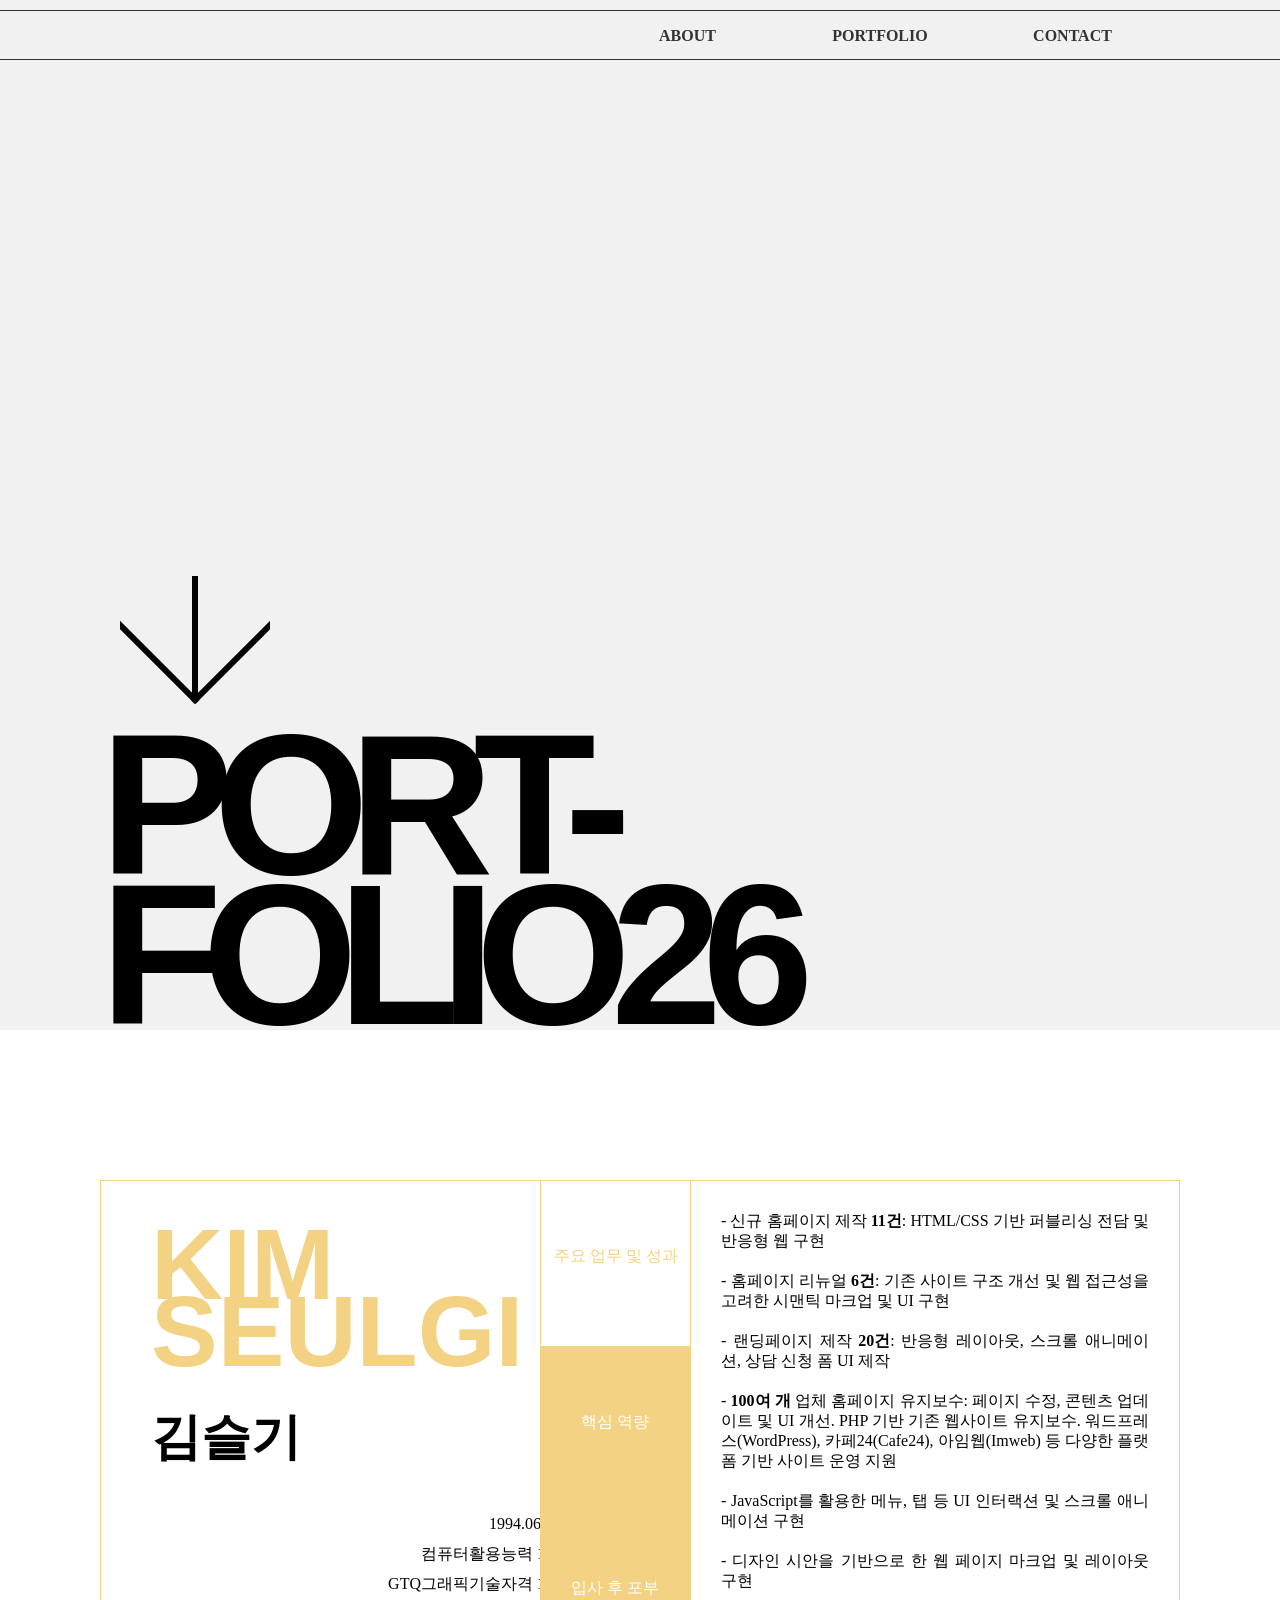
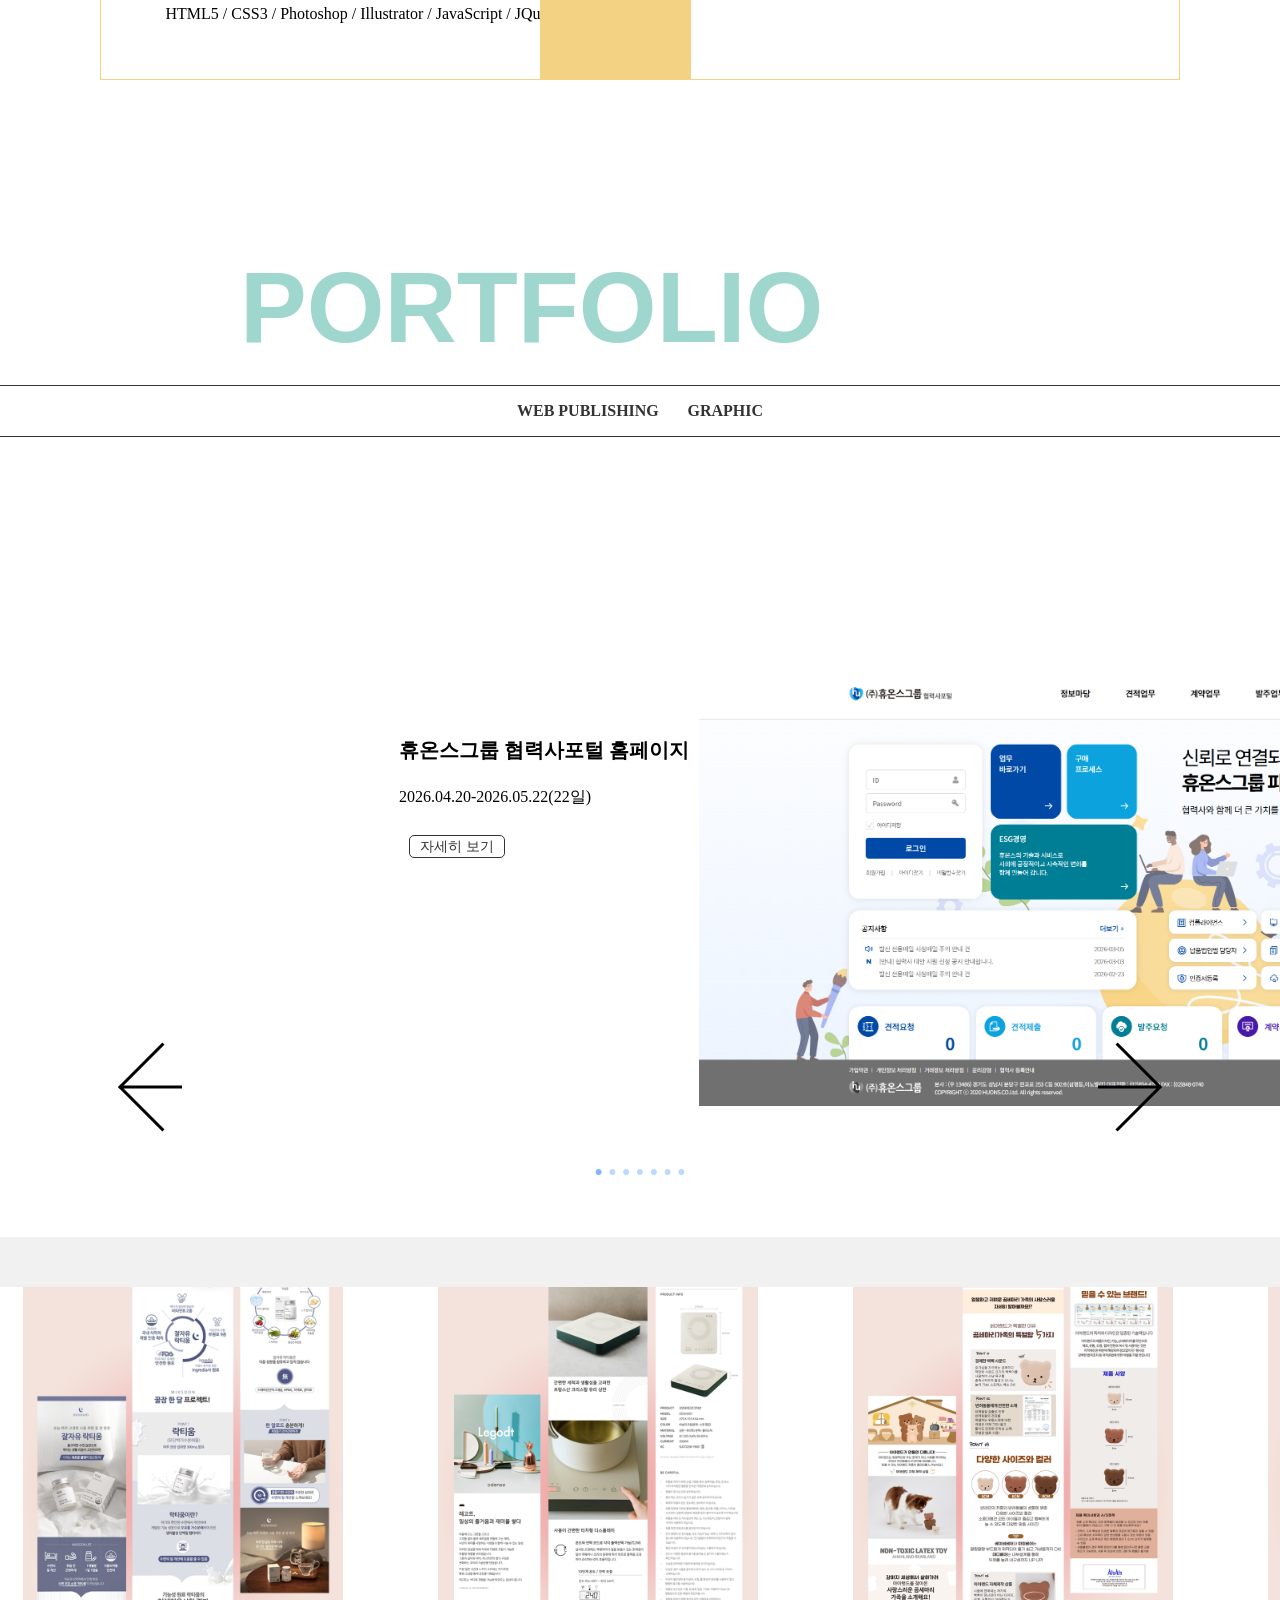
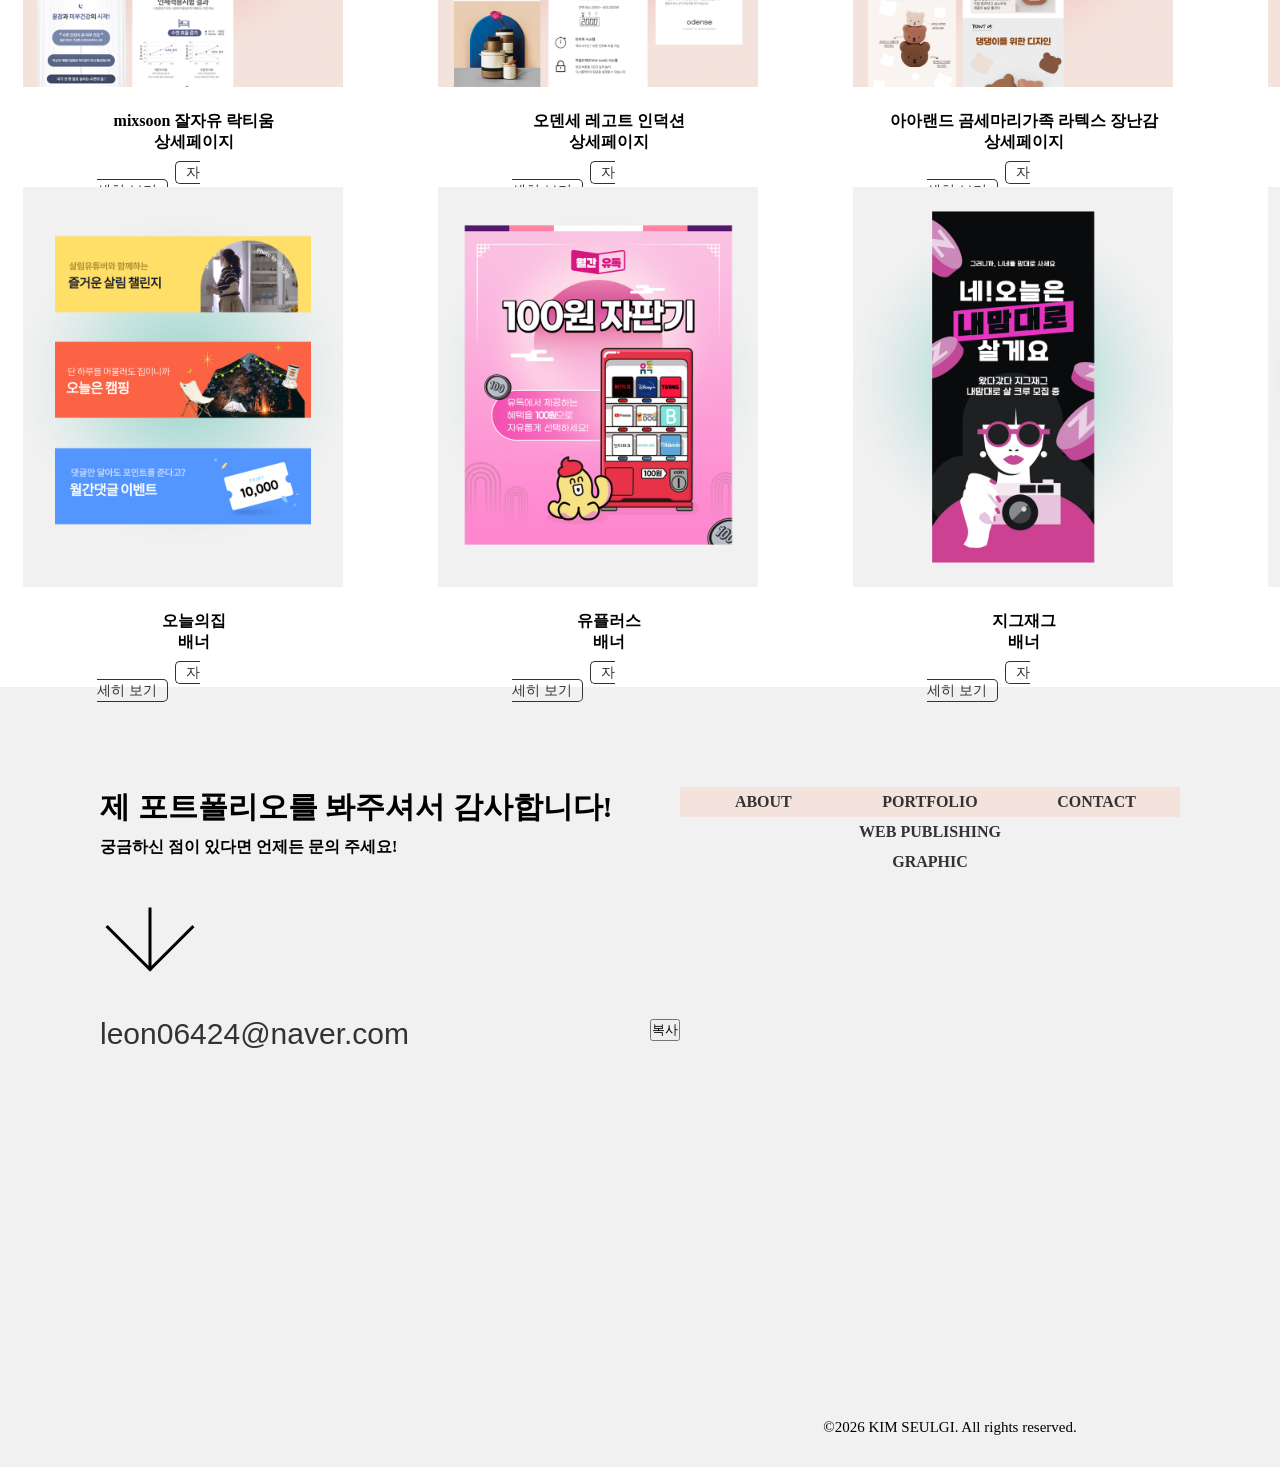
==== index.html @ 9c9ff0fd "css 수정" ====
<!DOCTYPE html>
<html lang="en">

<head>
    <meta charset="UTF-8">
    <meta http-equiv="X-UA-Compatible" content="IE=edge">
    <meta name="viewport" content="width=device-width, initial-scale=1.0">
    <title>김슬기 포트폴리오</title>
    <script type="text/javascript" src="https://code.jquery.com/jquery-1.11.0.min.js"></script>
    <script type="text/javascript" src="https://code.jquery.com/jquery-migrate-1.2.1.min.js"></script>
    <script type="text/javascript" src="https://cdn.jsdelivr.net/npm/slick-carousel@1.8.1/slick/slick.min.js"></script>
    <link rel="stylesheet" href="./style.css">
    <link rel="preconnect" href="https://fonts.googleapis.com">
    <link rel="preconnect" href="https://fonts.gstatic.com" crossorigin>
    <link href="https://fonts.googleapis.com/css2?family=Syncopate:wght@700&display=swap" rel="stylesheet">
    <link rel="stylesheet" type="text/css" href="https://cdn.jsdelivr.net/npm/slick-carousel@1.8.1/slick/slick.css" />
    <link rel="stylesheet" href="https://cdn.jsdelivr.net/npm/xeicon@2.3.3/xeicon.min.css">

</head>

<body>
    <header class="af">
        <div class="header_left"><a href="#"></a></div>
        <nav>
            <ul>
                <li data-menuanchor="anchor1"><a href="#anchor2">ABOUT</a></li>
                <li data-menuanchor="anchor2"><a href="#anchor3">PORTFOLIO</a>
                    <ul class="hidden">
                        <li data-menuanchor="anchor3"><a href="#anchor3">WEB PUBLISHING</a></li>
                        <li data-menuanchor="anchor4"><a href="#anchor4">GRAPHIC</a></li>
                    </ul>
                </li>
                <li data-menuanchor="anchor5"><a href="#anchor5">CONTACT</a></li>
            </ul>
        </nav>
    </header>


    <section>
        <div class="section1">
            <div class="main af">
                <div class="main_logo"></div>
                <div class="down"></div>
                <h1 id="anchor1">PORT-<br>FOLIO26</h1>
            </div>
        </div>

        <div class="section2">
            <div class="about">
                <div class="about_left">
                    <h1>KIM <br>SEULGI</h1>
                    <h2>김슬기</h2>
                    <div class="about_text">
                        <p class="birth">1994.06.24</p>
                        <p class="license">컴퓨터활용능력 1급<br>GTQ그래픽기술자격 1급</p>
                        <p class="skill">HTML5 / CSS3 / Photoshop / Illustrator / JavaScript / JQuery</p>
                    </div>
                </div>
            </div>

            <div class="resume">
                <ul class="tab_menu af">
                    <li class="on">주요 업무 및 성과</li>
                    <li>핵심 역량</li>
                    <li>입사 후 포부</li>
                </ul>
                <ul class="tab_con">
                    <li class="on">
                        <p>
                            - 신규 홈페이지 제작 <strong>11건</strong>: HTML/CSS 기반 퍼블리싱 전담 및 반응형 웹 구현
                            <br><br>
                            - 홈페이지 리뉴얼 <strong>6건</strong>: 기존 사이트 구조 개선 및 웹 접근성을 고려한 시맨틱 마크업 및 UI 구현
                            <br><br>
                            - 랜딩페이지 제작 <strong>20건</strong>: 반응형 레이아웃, 스크롤 애니메이션, 상담 신청 폼 UI 제작
                            <br><br>
                            - <strong>100여 개</strong> 업체 홈페이지 유지보수: 페이지 수정, 콘텐츠 업데이트 및 UI 개선. PHP 기반 기존 웹사이트 유지보수. 워드프레스(WordPress), 카페24(Cafe24), 아임웹(Imweb) 등 다양한 플랫폼 기반 사이트 운영 지원
                            <br><br>
                            - JavaScript를 활용한 메뉴, 탭 등 UI 인터랙션 및 스크롤 애니메이션 구현
                            <br><br>
                            - 디자인 시안을 기반으로 한 웹 페이지 마크업 및 레이아웃 구현
                        </p>
                    </li>
                    <li>
                        <p>
                            - 웹 퍼블리싱 전담 역량: 신규 제작 및 리뉴얼 프로젝트의 퍼블리싱 전반을 주도적으로 수행
                            <br><br>
                            - 멀티 플랫폼 대응: 워드프레스, 카페24, 아임웹 등 다양한 플랫폼 환경에서의 유지보수 및 커스터마이징
                            <br><br>
                            - 반응형 및 인터랙션 구현: 다양한 화면 크기에 대응하는 레이아웃과 JavaScript 기반 인터랙션 구현
                            <br><br>
                            - 웹사이트 운영 및 개선: 다수 업체의 유지보수 경험을 바탕으로 다양한 사이트 구조에 대한 이해와 실무 대응 역량 보유
                        </p>
                    </li>
                    <li>
                        <p>
                            3년간 웹 에이전시에서 근무하며 신규 홈페이지 제작, 리뉴얼, 랜딩페이지 제작 및 유지보수 업무를 수행해 왔습니다. 
                            <br><br>
                            신규 홈페이지 11건, 리뉴얼 6건, 랜딩페이지 20건의 퍼블리싱을 담당했으며, 100여 개 업체의 홈페이지 유지보수를 통해 다양한 웹사이트 구조와 플랫폼에 대한 실무 경험을 쌓았습니다.
                            <br><br>
                            HTML/CSS 기반의 웹 페이지를 중심으로 반응형 레이아웃, JavaScript 인터랙션 및 스크롤 애니메이션, 웹 접근성을 고려한 시맨틱 마크업 및 UI 구현해 왔습니다. 또한 워드프레스, 카페24, 아임웹 등 다양한 플랫폼 환경에서 페이지 수정과 UI 개선 업무를 수행하며 각 환경에 맞춰 유연하게 대응하는 역량을 키웠습니다.
                            <br><br>
                            프로젝트의 요구사항과 디자인 시안을 정확하게 구현하는 것을 중요하게 생각하며, 신규 제작부터 리뉴얼과 유지보수까지 폭넓게 경험한 실무 역량을 바탕으로 완성도 높은 웹 페이지를 구현하고 팀의 업무에 기여하겠습니다.
                        </p>
                    </li>
                </ul>
            </div>
        </div>

        <div class="section3">
            <div class="portfolio" id="anchor2">
                <h3>PORTFOLIO</h3>
                <div class="port_navi">
                    <ul>
                        <li><a href="#anchor3" id="anchor3">WEB PUBLISHING</a></li>
                        <li><a href="#anchor4" id="anchor4">GRAPHIC</a></li>
                    </ul>
                </div>

                <div class="web">
                    <div class="slide slide_wrap">
                        <div class="slide_item item1">
                            <img src="./img/huons.png" alt="thumbnail" title="Link to huons">
                            <div class="slide_txt box1">
                                <h4>휴온스그룹 협력사포털 홈페이지</h4>
                                <p>2026.04.20-2026.05.22(22일)</p>
                                <div class="port_btn">
                                    <a href="https://leon06424.github.io/huons/" id="port_link" target="_blank">자세히 보기</a>
                                </div>
                            </div>
                        </div>
                        <div class="slide_item item2">
                            <img src="./img/wjpreededu.png" alt="thumbnail" title="Link to wjpreededu">
                            <div class="slide_txt box1">
                                <h4>웅진프리드라이프 장례지도사교육원 홈페이지</h4>
                                <p>2025.12.24-2026.01.08(9일)</p>
                                <div class="port_btn">
                                    <a href="https://wjpreededu.com/index.php" id="port_link" target="_blank">자세히 보기</a>
                                </div>
                            </div>
                        </div>
                        <div class="slide_item item3">
                            <img src="./img/ajang-ajang.png" alt="thumbnail" title="Link to ajang-ajang">
                            <div class="slide_txt box1">
                                <h4>한사랑장애영아원 홈페이지</h4>
                                <p>2025.06.10-25(12일)</p>
                                <div class="port_btn">
                                    <a href="https://www.ajang-ajang.or.kr/" id="port_link" target="_blank">자세히 보기</a>
                                </div>
                            </div>
                        </div>
                        <div class="slide_item item4">
                            <img src="./img/brary.png" alt="thumbnail" title="Link to brary">
                            <div class="slide_txt box1">
                                <h4>브러리 홈페이지</h4>
                                <p>2024.12.18-2025.03.14</p>
                                <div class="port_btn">
                                    <a href="https://brary.kr/" id="port_link" target="_blank">자세히 보기</a>
                                </div>
                            </div>
                        </div>
                        <div class="slide_item item5">
                            <img src="./img/kosaa.png" alt="thumbnail" title="Link to KOSAA">
                            <div class="slide_txt box1">
                                <h4>한국·사우디아라비아산업통상협회 홈페이지</h4>
                                <p>2024.08.07-21(11일)</p>
                                <div class="port_btn">
                                    <a href="http://kosaa.or.kr/new/index.php" id="port_link" target="_blank">자세히 보기</a>
                                </div>
                            </div>
                        </div>
                        <div class="slide_item item6">
                            <img src="./img/microtone.png" alt="thumbnail" title="Link to microtone">
                            <div class="slide_txt box1">
                                <h4>마이크로톤 홈페이지</h4>
                                <p>2024.03.08-12(3일)</p>
                                <div class="port_btn">
                                    <a href="https://microtone.co.kr/" id="port_link" target="_blank">자세히 보기</a>
                                </div>
                            </div>
                        </div>
                        <div class="slide_item item7">
                            <img src="./img/cheilos.png" alt="thumbnail" title="Link to cheilos">
                            <div class="slide_txt box1">
                                <h4>제일정형외과 홈페이지 메인 리뉴얼</h4>
                                <p>2023.10.18-11.02(12일)</p>
                                <div class="port_btn">
                                    <a href="https://cheilos.com/" id="port_link" target="_blank">자세히 보기</a>
                                </div>
                            </div>
                        </div>
                        <div class="slide_prev_button slide_button"></div>
                        <div class="slide_next_button slide_button"></div>
                        <ul class="slide_pagination"></ul>
                    </div>
                </div>
                <script src="./slide.js"></script>
            </div>
        </div>

        <div class="section4">
            <div class="GRAPHIC">
                <div class="your-class">
                    <div><img src="./img/mixsoon.png" alt="믹순" class="detail" title="Link to 믹순">
                        <div class="GRAPHIC_text">
                            <h4>mixsoon 잘자유 락티움<br>상세페이지</h4>
                            <div class="port_btn" class="open_modal">
                                <a href="#">자세히 보기</a>
                            </div>
                        </div>
                    </div>
                    <div><img src="./img/legodt.png" alt="레고트 인덕션" class="detail" title="Link to 레고트">
                        <div class="GRAPHIC_text">
                            <h4>오덴세 레고트 인덕션<br>상세페이지</h4>
                            <div class="port_btn" class="open_modal">
                                <a href="#">자세히 보기</a>
                            </div>
                        </div>
                    </div>
                    <div><img src="./img/pettoy.png" alt="강아지 장난감" class="detail" title="Link to 강아지장난감">
                        <div class="GRAPHIC_text">
                            <h4>아아랜드 곰세마리가족 라텍스 장난감<br>상세페이지</h4>
                            <div class="port_btn" class="open_modal">
                                <a href="#">자세히 보기</a>
                            </div>
                        </div>
                    </div>
                    <div><img src="./img/gwangju.png" alt="광주광역시청" class="detail" title="Link to 광주광역시청">
                        <div class="GRAPHIC_text">
                            <h4>광주광역시청 홈페이지<br>디자인</h4>
                            <div class="port_btn" class="open_modal">
                                <a href="#">자세히 보기</a>
                            </div>
                        </div>
                    </div>
                    <div><img src="./img/shake1.png" alt="쉐이크쉑" class="detail" title="Link to 쉐이크쉑">
                        <div class="GRAPHIC_text">
                            <h4>쉐이크쉑 홈페이지 (메인)<br>디자인</h4>
                            <div class="port_btn" class="open_modal">
                                <a href="#">자세히 보기</a>
                            </div>
                        </div>
                    </div>
                    <div><img src="./img/shake2.png" alt="쉐이크쉑" class="detail" title="Link to 쉐이크쉑">
                        <div class="GRAPHIC_text">
                            <h4>쉐이크쉑 홈페이지 (로케이션)<br>디자인</h4>
                            <div class="port_btn" class="open_modal">
                                <a href="#">자세히 보기</a>
                            </div>
                        </div>
                    </div>
                    <div><img src="./img/shake3.png" alt="쉐이크쉑" class="detail" title="Link to 쉐이크쉑">
                        <div class="GRAPHIC_text">
                            <h4>쉐이크쉑 홈페이지 (브랜드 스토리)<br>디자인</h4>
                            <div class="port_btn" class="open_modal">
                                <a href="#">자세히 보기</a>
                            </div>
                        </div>
                    </div>
                    <div><img src="./img/shake4.png" alt="쉐이크쉑" class="detail" title="Link to 쉐이크쉑">
                        <div class="GRAPHIC_text">
                            <h4>쉐이크쉑 홈페이지 (딜리버리)<br>디자인</h4>
                            <div class="port_btn" class="open_modal">
                                <a href="#">자세히 보기</a>
                            </div>
                        </div>
                    </div>
                    <div><img src="./img/shake5.png" alt="쉐이크쉑" class="detail" title="Link to 쉐이크쉑">
                        <div class="GRAPHIC_text">
                            <h4>쉐이크쉑 홈페이지 (푸드&드링크)<br>디자인</h4>
                            <div class="port_btn" class="open_modal">
                                <a href="#">자세히 보기</a>
                            </div>
                        </div>
                    </div>

                </div>
                <div class="pop">
                    <img src="./img/mixsoon.png" alt="상세페이지" class="bigdetail">
                    <p class="close">닫기</p>
                </div>
                <div class="your-class">
                    <div><img src="./img/banner1.png" alt="오늘의집" class="detail" title="Link to 오늘의집">
                        <div class="GRAPHIC_text">
                            <h4>오늘의집<br>배너</h4>
                            <div class="port_btn" class="open_modal">
                                <a href="#">자세히 보기</a>
                            </div>
                        </div>
                    </div>
                    <div><img src="./img/banner2.png" alt="유플러스" class="detail" title="Link to 유플러스">
                        <div class="GRAPHIC_text">
                            <h4>유플러스<br>배너</h4>
                            <div class="port_btn" class="open_modal">
                                <a href="#">자세히 보기</a>
                            </div>
                        </div>
                    </div>
                    <div><img src="./img/banner3.png" alt="지그재그" class="detail" title="Link to 지그재그">
                        <div class="GRAPHIC_text">
                            <h4>지그재그<br>배너</h4>
                            <div class="port_btn" class="open_modal">
                                <a href="#">자세히 보기</a>
                            </div>
                        </div>
                    </div>
                    <div><img src="./img/banner4.png" alt="네이처메이드" class="detail" title="Link to 네이처메이드">
                        <div class="GRAPHIC_text">
                            <h4>네이처메이드 액티브 데일리 멀티 포 우먼<br>배너</h4>
                            <div class="port_btn" class="open_modal">
                                <a href="#">자세히 보기</a>
                            </div>
                        </div>
                    </div>
                    <div><img src="./img/banner5.png" alt="안내견 팸플릿" class="detail" title="Link to 안내견 팸플릿">
                        <div class="GRAPHIC_text">
                            <h4>시각장애인 안내견 인식 개선<br>팸플릿</h4>
                            <div class="port_btn" class="open_modal">
                                <a href="#">자세히 보기</a>
                            </div>
                        </div>
                    </div>
                    <div><img src="./img/banner6.png" alt="안내견 팸플릿" class="detail" title="Link to 안내견 팸플릿">
                        <div class="GRAPHIC_text">
                            <h4>시각장애인 안내견 인식 개선<br>팸플릿</h4>
                            <div class="port_btn">
                                <a href="#" class="open_modal">자세히 보기</a>
                            </div>
                        </div>
                    </div>
                </div>
            </div>
        </div>


    </section>


    <footer>
        <div class="foot" id="anchor5">
            <div class="foot_left">
                <h3>제 포트폴리오를 봐주셔서 감사합니다!</h3>
                <h4>궁금하신 점이 있다면 언제든 문의 주세요!</h4>
                <p><img src="./img/down.png" alt="자세히 보기"></p>
                <div id="copyTxt"><a href="#">leon06424@naver.com</a></div>
                <input type="button" value="복사" onclick="copyT()" />
            </div>
            <div class="foot_right">
                <ul>
                    <li data-menuanchor="anchor1"><a href="#anchor2">ABOUT</a></li>
                    <li data-menuanchor="anchor2"><a href="#anchor3">PORTFOLIO</a>
                        <ul class="hidden2">
                            <li data-menuanchor="anchor3"><a href="#anchor3">WEB PUBLISHING</a></li>
                            <li data-menuanchor="anchor4"><a href="#anchor4">GRAPHIC</a></li>
                        </ul>
                    </li>
                    <li data-menuanchor="anchor5"><a href="#anchor5">CONTACT</a></li>
                </ul>
            </div>
            <div class="bottom_logo"></div>
            <address>&copy;2026 KIM SEULGI. All rights reserved.</address>
        </div>
    </footer>

    <div id="imageModal" class="image_modal">
        <div class="modal_content">
            <button type="button" class="modal_close" aria-label="닫기">&times;</button>
            <img src="" alt="" id="modalImage">
        </div>
    </div>

    <script>
        //슬릭 슬라이드
        $(document).ready(function () {

            $('.your-class').slick({
                slidesToShow: 4, // 한개씩 보이게 하기
                slidesToScroll: 1, //한개씩 움직이기
                autoplay: false, //자동움직이게 하기 true , 수동은 false
                autoplaySpeed: 5000, //5초마다
            });

            //slick
            //버튼안에 글자 바꾸기
            //1번 $(".slick-prev").text("");  //tag인식 하려면 text 대신 html("<strong>이전이미지</strong>")

            $(".slick-next").text("다음이미지");

            //.slick-prev 에 클래스 xi-angle-left 추가해라 addClass
            // 2번 $(".slick-prev").addClass("xi-angle-left");
            //위에 1번과 2번을 체이닝

            $(".slick-prev").text("").addClass("xi-angle-left"); //버튼 내용 없애고 클래스 추가하기
            $(".slick-next").text("").addClass("xi-angle-right"); //버튼 내용 없애고 클래스 추가하기
            //.slick-arrow 의 버튼 크기를 가로크기 60px 세로크기 40  배경색 흰색에 opacity50%  css변경

            $(".slick-arrow").css({
                "width": "60px",
                "height": "60px",
                "background": "rgba(255,255,255,.2)",
                "font-size": "40px",
                "border": "0"
            });

        }); //ready

        //탭
        $(function () {
            $('ul.tab_menu li').click(function () {
                $(this).addClass('on').siblings().removeClass('on');
                var i = $(this).index();
                //console.log(i);
                $('ul.tab_con li').eq(i).addClass('on').siblings().removeClass('on');
            });
        });

        //복사
        function copyT() {
            var obj = document.getElementById("copyTxt");
            var range = document.createRange();
            range.selectNode(obj.childNodes[0]); //텍스트 정보를 Range 객체에 저장
            //range.setStart(obj.childNodes[0], 0); //추가
            //range.setEnd(obj.childNodes[0], 5); //추가
            var sel = window.getSelection();
            sel.removeAllRanges(); //기존 선택정보 삭제
            sel.addRange(range); //텍스트 정보 선택
            document.execCommand("copy"); //복사
            sel.removeRange(range); //선택 정보 삭제
            alert('복사되었습니다 :)');
        }

        //홈페이지 클릭
        // .port_btn 요소를 선택합니다.
        var portBtn = document.querySelector('.port_btn');

        // .port_btn을 클릭했을 때 실행할 함수를 정의합니다.
        function openLinkInNewWindow(event) {
            event.preventDefault(); // 기본 클릭 동작을 막습니다.
            
            // 새로운 개별 창을 엽니다.
            window.open(this.href, '_blank', 'noopener');
        }

        // .port_btn에 클릭 이벤트 리스너를 추가합니다.
        portBtn.addEventListener('click', openLinkInNewWindow);

        $(document).ready(function () {


    // 자세히 보기 클릭
    $(document).on('click', '.open_modal', function (e) {
        e.preventDefault();

        // 클릭한 버튼과 같은 포트폴리오 영역에서 이미지 찾기
        var $img = $(this).closest('.GRAPHIC_text').siblings('img');
        var imgSrc = $img.attr('src');
        var imgAlt = $img.attr('alt');

        if (!imgSrc) return;

        $('#modalImage').attr({
            src: imgSrc,
            alt: imgAlt || ''
        });

        $('#imageModal').addClass('active');
    });

    // 닫기 버튼
    $('.modal_close').on('click', function () {
        $('#imageModal').removeClass('active');
        $('#modalImage').attr('src', '');
    });

    // 검은 배경 클릭 시 닫기
    $('#imageModal').on('click', function (e) {
        if (e.target === this) {
            $(this).removeClass('active');
            $('#modalImage').attr('src', '');
        }
    });

    // ESC 키로 닫기
    $(document).on('keydown', function (e) {
        if (e.key === 'Escape') {
            $('#imageModal').removeClass('active');
            $('#modalImage').attr('src', '');
        }
    });

});


    </script>
</body>

</html>
---- style.css ----
@charset "utf-8";

*{margin: 0; padding: 0;}
li{list-style: none;}
a{text-decoration: none; color: #333;}
body{background-color: #f1f1f1; 
    font-family: 'Syncopate', sans-serif;
    font-family: 'Pretendard-Regular';}
@font-face {
    font-family: 'Pretendard-Regular';
    src: url('https://cdn.jsdelivr.net/gh/Project-Noonnu/noonfonts_2107@1.1/Pretendard-Regular.woff') format('woff');
    font-weight: 400;
    font-style: normal;
    unicode-range: U+AC00-D7A3;
}
html {
  scroll-behavior: smooth;
}
#anchor3,
#anchor4,
#anchor5 {
  scroll-margin-top: 20px;
}

header{width: 100%; height: 50px; margin-top: 10px; border-top: 1px solid #333; border-bottom: 1px solid #333;}
.af::after{content: ""; display: block; clear: both;}
.header_left{width: 200px; height: 50px; position: absolute; left: 0; background: url(http://placehold.it/200x50) no-repeat;}
.header_left a{width: 200px; height: 50px;}
nav{width: 600px; height: 50px; line-height: 50px; font-size: 16px; font-weight: 800; position: absolute; right: 100px; z-index: 9999; }
nav ul{display: flex; justify-content: space-evenly;}
nav ul li{width: 170px; height: 50px; text-align: center;}
nav ul li>a{padding: 15px 15px;}
nav ul li:hover{background-color: #fff;}
.hidden{display: block; visibility: hidden; }
nav ul li:hover .hidden{visibility: visible;}

.section1{width: 100%; display: flex; justify-content: space-between;}
.main{width: 100%; padding: 0 100px; }
.main_logo{width: 100%; height: 500px;}
.down{width: 150px; height: 150px; margin-left: 20px; background: url(./img/down.png) no-repeat center center; }
.main h1{width: 100%; font-size: 200px; line-height: 150px; font-family: 'Syncopate', sans-serif;margin-top: 20px; letter-spacing: -20px; }

.section2{width: 100%; height: 800px; background-color: #fff; display: flex; position: relative;}
.about{width: 40%; height: 500px; display: flex; justify-content: space-evenly; position: absolute; top: 150px; left: 100px; box-sizing: border-box; border: 1px solid #f4d284;}
.about_left{
  width: 100%;
  padding: 50px;
  box-sizing: border-box;
  display: flex;
  flex-direction: column;
  justify-content: space-between;
  }
.about_left h1{font-size: 100px; line-height: 67px; 
  /* position: absolute; left: 400px; top: 55px;  */
  color: #f4d284; font-family: 'Syncopate', sans-serif;}
.about_left h2{font-size: 50px; 
  /* position: absolute; left: 400px; top: 200px; */
}
.about_text{font-size: 16px; line-height: 30px; text-align: right; 
  /* position: absolute; left: 560px; top: 280px; */
}
/* .about_right{width: 25%; position: absolute; top: 50px; left: 50px;}
.about_right img{display: block; object-fit: contain;} */

.resume{width: 50%; height: 500px; position: absolute; top: 150px; right: 100px; display: flex; }
ul.tab_menu{ width: 150px; height: 100%; 
  /* position: absolute; left: 210px; */
}
ul.tab_menu li{width: 150px; height: 33.3333%; line-height: 150px; background: #f4d284; text-align: center; border-right: 0; box-sizing: border-box; color: #fff; cursor: pointer;}
ul.tab_menu li.on{background: #fff; color: #f4d284; border: 1px solid #f4d284; border-right: 0;}
ul.tab_con{width: 100%; height: 500px; box-sizing: border-box; border:1px solid #f4d284; font-size: 16px; text-align: center; line-height: 20px;  
  /* position: absolute; top: 0; left: 359px; */
 }
ul.tab_con li{ width: 100%; height: 100%;background: #fff; display: none;
  /* position: absolute; left: 0; top: 0;    */
}
ul.tab_con li.on{display: block;}
ul.tab_con li p{padding: 30px; text-align: justify;}

.section3{width: 100%; background-color: #fff; display: flex; position: relative;}
.portfolio{width: 100%; margin: 0 auto; }
.portfolio h3{width: 800px; margin: 0 auto; padding: 20px 0; color: #9fd6cd; font-size: 100px; font-family: 'Syncopate', sans-serif;}
.port_navi{width: 100%; border-top: 1px solid #333; border-bottom: 1px solid #333; font-weight: 800;}
.port_navi ul{width: 20%; line-height: 50px; margin: 0 auto; display: flex; justify-content: space-between;}
.port_navi ul li{padding: 0 5px;}
.port_navi ul li:hover{background-color: #9fd6cd;}
.port_navi ul li:hover a{ color: #fff;}

.web{width: 100%;}

.slide {
    /* layout */
    display: flex;
    flex-wrap: nowrap;
    /* 컨테이너의 내용물이 컨테이너 크기(width, height)를 넘어설 때 보이지 않도록 하기 위해 hidden을 준다. */
    overflow: hidden;
  
    /* position */
    /* slide_button의 position absolute가 컨테이너 안쪽에서 top, left, right offset이 적용될 수 있도록 relative를 준다. (기본값이 static인데, static인 경우 그 상위 컨테이너로 나가면서 현재 코드에선 html을 기준으로 offset을 적용시키기 때문) */
    position: relative;
  
    /* size */
    width: 100%;
    margin: 50px 0;
  
    /* slide drag를 위해 DOM요소가 드래그로 선택되는것을 방지 */
    user-select: none;
  }
  .slide_item {
    /* layout */
    display: flex;
    align-items: center;
    justify-content: center;
  
    /* position - 버튼 클릭시 left offset값을 적용시키기 위해 */
    position: relative;
    left: 0px;
  
    /* size */
    width: 100%;
    height: 700px;
    /* flex item의 flex-shrink는 기본값이 1이므로 컨테이너 크기에 맞게 줄어드는데, 슬라이드를 구현할 것이므로 줄어들지 않도록 0을 준다. */
    flex-shrink: 0;
  
    /* transition */
    transition: left 0.3s;
  }
  .slide_button {
    /* layout */
    display: flex;
    justify-content: center;
    align-items: center;
  
    /* position */
    position: absolute;
    /* 버튼이 중앙에 위치하게 하기위해 계산 
    top: calc(50% - 16px);*/
    bottom: 50px;
  
    /* size */
    width: 100px;
    height: 100px;
  
    /* style */
    border-radius: 100%;
    background-color: #eee;
    cursor: pointer;
  }
  
  .slide_prev_button {
    left: 100px;
    background: url(./img/prev.png) no-repeat center center; background-size: contain;
  }
  .slide_next_button {
    right: 100px;
    background: url(./img/next.png) no-repeat center center; background-size: contain;
  }

  .slide_txt{width: 300px; height: 300px; position: absolute; left: 400px;}
  .slide_txt h4{font-size: 20px; position: absolute; top: 50px; }
  .slide_txt p{font-size: 16px; position: absolute; top: 100px;}
  .slide_txt .port_btn{position: absolute; top: 150px; left: -100px;}
  
  /* .slide_item.item1 img{object-fit: cover; width: 800px; height: 2000px; display: block; position: absolute;top: 0; left: 700px;animation-play-state: paused;}
  .slide_item.item2 img{object-fit: cover; width: 800px; height: 2000px; display: block; position: absolute;top: 0; left: 700px;animation-play-state: paused;}
  .slide_item.item3 img{object-fit: cover; width: 560px; height: 3800px; display: block; position: absolute;top: 0; left: 700px;animation-play-state: paused;}
  .slide_item.item4 img{object-fit: contain; width: 1000px; height: 2000px; display: block; position: absolute; top: -650px; left: 700px;}
  .slide_item.item5 img{object-fit: contain; width: 800px; height: 1292px; display: block; position: absolute;top: 0; left: 700px;animation-play-state: paused;}
  .slide_item.item6 img{object-fit: contain; width: 800px; height: 982px; display: block; position: absolute;top: 0; left: 700px;animation-play-state: paused;} */
  .slide_item img{width: 800px; height: 1500px; display: block; object-fit: contain; position: absolute; top: 0; left: 700px; animation-play-state: paused;}
  .slide_item.item1 img{height: 800px;}
  /* .slide_item.item2 img{height: 3918px;}
  .slide_item.item3 img{height: 3761px;}
  .slide_item.item4 img{height: 10824px;}
  .slide_item.item5 img{height: 3399px;}
  .slide_item.item6 img{height: 3204px;}
  .slide_item.item7 img{height: 7945px;} */
  .slide_item img:hover{animation: slideAnimation 5s linear infinite;}
  .slide_item.item4 img:hover{animation: slideAnimation 0s linear infinite;}
    @keyframes slideAnimation {
      0% {
        top: 0px;
      }
      100% {
        top: -1500px;
      }
    }

  /* 페이지네이션 스타일 */
  .slide_pagination {
    /* layout */
    display: flex;
    gap: 5px;
  
    /* position */
    position: absolute;
    bottom: 0;
    /* left:50%, translateX(-50%)를 하면 가로 가운데로 위치시킬 수 있다. */
    left: 50%;
    transform: translateX(-50%);
  }
  .slide_pagination > li {
    /* 현재 슬라이드가 아닌 것은 투명도 부여 */
    color: #7fb5ff88;
    cursor: pointer;
    font-size: 25px;
  }
  .slide_pagination > li.active {
    /* 현재 슬라이드 색상은 투명도 없이 */
    color: #7fb5ff;
  }
  
  .slide_item_duplicate {
    display: flex;
    align-items: center;
    justify-content: center;
    position: relative;
    left: 0px;
    width: 100%;
    height: 300px;
    flex-shrink: 0;
    transition: left 0.15s;
}

.section4{width: 100%; background-color: #fff; display: flex; position: relative;  margin: 50px 0;}
.GRAPHIC{width: 100%; }
.your-class{width: 100%; display: flex;background-color: #fff;} 
.your-class div {width: 80%; height: 500px; margin: 0 auto; padding-right: 50px;}
.your-class div img { width: 100%; height: 80%; object-fit: contain;}
.GRAPHIC_text{width: 100%; height: 100%; text-align: center;}
.GRAPHIC_text h4{width: 315px; margin: 20px 0 10px 0;}
.port_btn{}
.port_btn a{width: 10px; height: 10px; line-height: 10px; margin-left: 110px; font-size: 14px; border: 1px solid #333; padding: 3px 10px; border-radius: 5px; text-decoration: none; color: #333;}
.pop{display: none; width: 600px; height: 800px; background-color: lightblue; position: absolute; top: 50%; left: 50%; transform: translate(-50%,-50%); z-index: 8888;}
.close{width: 50px; height: 25px; position: absolute; top: 10px; right: -180px; border: 1px solid #333; border-radius: 5px; text-align: center; background-color: #f4e3dc;}
.slick-arrow { z-index: 100; position: absolute; top: 50%; transform: translateY(-50%); }
.slick-prev { left: 100px;}
.slick-next { right: 100px;}

/* 자세히 보기 모달창 */
.image_modal {
    display: none;
    position: fixed;
    inset: 0;
    z-index: 9999;
    background: rgba(0, 0, 0, 0.8);
    justify-content: center;
    align-items: center;
    padding: 30px;
}

.image_modal.active {
    display: flex;
}

.modal_content {
    position: relative;
    max-width: 90vw;
    max-height: 90vh;
}

#modalImage {
    display: block;
    max-width: 100%;
    max-height: 85vh;
    object-fit: contain;
}

.modal_close {
    position: absolute;
    top: -40px;
    right: 0;
    border: 0;
    background: none;
    color: #fff;
    font-size: 36px;
    cursor: pointer;
}

footer{width: 100%; height: 300px;  }
.foot{width: 100%;  position: relative; background-color: #f1f1f1;}
.foot_left{width: 500px;  float: left; margin-left: 100px;}
.foot_left h3{font-size: 30px; position: absolute; top: 50px;}
.foot_left h4{position: absolute; top: 100px;}
.foot_left input{position: absolute; top: 282px; left: 650px;}
.foot_left p img{width: 100px; height: 100px; position: absolute; top: 150px; display: block;}
#copyTxt{font-size: 30px; position: absolute; top: 280px; font-family: 'Syncopate', sans-serif; transform: scale(1); transition: all .2s;}
#copyTxt:hover{transform: scaleY(1.25); }
#copyTxt a:hover{color: #ef9a9a;}
.foot_right{width: 500px; height: 30px; line-height: 30px; font-weight: 800; background-color: #f4e3dc; text-align: center; margin-right: 100px; position: absolute; top: 50px; right: 0; }
.foot_right>ul{display: flex; justify-content: space-around;}
.foot_right ul li{width: 150px; height: 30px;}
.foot_right ul li:hover{background-color: #ef9a9a;}
.foot_right>ul>li>a:hover{ color: #f1f1f1;}
.hidden2 li:hover {background-color: #ef9a9a;}
.hidden2 li:hover a{color: #f1f1f1;}
.hidden2 {width: 150px;}
.hidden2 li a{width: 150px;height: 50px;}

.bottom_logo{width: 100%; height: 300px; background: url(http://placehold.it/1900x300) no-repeat center center; position: absolute; bottom: -650px;}
address{width: 300px; height: 80px; line-height: 80px; text-align: center; position: absolute; left: 800px; bottom: -730px; font-style: normal; font-size: 15px; }



/* ========================================
   RESPONSIVE DESIGN
   PC → 태블릿 → 모바일
======================================== */

/* 공통 */
* {
    box-sizing: border-box;
}

img {
    max-width: 100%;
}

body {
    overflow-x: hidden;
}

section {
    min-width: 0;
}

/* 큰 화면 및 작은 노트북 */
@media (max-width: 1200px) {

    /* 메인 타이틀 */
    .main h1 {
        font-size: clamp(80px, 14vw, 160px);
        line-height: 1;
        letter-spacing: -0.08em;
        overflow-wrap: anywhere;
    }

    .main_logo {
        height: auto;
        min-height: 300px;
        padding-bottom: 40px;
    }

    /* ABOUT */
    .section2 {
        height: auto;
        min-height: 800px;
        padding: 70px 5%;
        display: flex;
        flex-direction: column;
        gap: 40px;
    }

    .about {
        width: 100%;
        height: auto;
        min-height: 400px;
        position: relative;
        top: auto;
        left: auto;
    }

    .about_left {
        width: 65%;
    }

    .about_left h1 {
        left: auto;
        right: 5%;
        top: 35px;
        font-size: clamp(48px, 7vw, 80px);
    }

    .about_left h2 {
        left: auto;
        right: 5%;
        top: 150px;
        font-size: clamp(28px, 4vw, 42px);
    }

    .about_text {
        left: auto;
        right: 5%;
        top: 220px;
        max-width: 65%;
        font-size: 15px;
        line-height: 1.8;
    }

    .about_right {
        width: 25%;
        left: 4%;
        top: 40px;
    }

    /* RESUME */
    .resume {
        width: 100%;
        height: auto;
        position: relative;
        top: auto;
        right: auto;
        display: flex;
    }

    ul.tab_menu {
        width: 150px;
        height: 400px;
        position: relative;
        left: auto;
        flex-shrink: 0;
    }

    ul.tab_menu li {
        width: 100%;
        height: 33.333%;
        line-height: normal;
        display: flex;
        align-items: center;
        justify-content: center;
    }

    ul.tab_con {
        width: calc(100% - 150px);
        height: 400px;
        position: relative;
        top: auto;
        left: auto;
    }

    /* 포트폴리오 제목 및 카테고리 */
    .portfolio h3 {
        width: 90%;
        font-size: clamp(48px, 8vw, 80px);
        overflow-wrap: anywhere;
    }

    .port_navi ul {
        width: 90%;
        flex-wrap: wrap;
        justify-content: center;
        gap: 0 15px;
    }

    /* 슬라이더 */
    .slide_item.item1 img,
    .slide_item.item2 img,
    .slide_item.item3 img,
    .slide_item.item4 img,
    .slide_item.item5 img,
    .slide_item.item6 img {
        width: min(55%, 650px);
        height: 550px;
        left: auto;
        right: 4%;
        top: 0;
        object-fit: contain;
    }

    .slide_txt {
        width: 38%;
        height: auto;
        left: 5%;
    }

    .slide_prev_button {
        left: 4%;
    }

    .slide_next_button {
        right: 4%;
    }

    /* 그래픽 포트폴리오 */
    .your-class {
        flex-wrap: wrap;
    }

    .your-class div {
        width: 50%;
        height: auto;
        margin: 0;
        padding: 20px;
    }

    .your-class div img {
        width: 100%;
        height: 350px;
        object-fit: contain;
    }

    .GRAPHIC_text h4 {
        width: 100%;
    }

    .port_btn a {
        margin-left: 0;
    }

    /* 푸터 */
    .foot_left {
        margin-left: 5%;
    }

    .foot_right {
        width: 45%;
        margin-right: 5%;
    }

    .bottom_logo {
        background-size: cover;
    }

    address {
        left: 50%;
        transform: translateX(-50%);
        max-width: 90%;
    }
}


/* ========================================
   태블릿: 768px 이하
======================================== */
@media (max-width: 768px) {

    header {
        height: auto;
        min-height: 50px;
        margin-top: 0;
        padding: 10px;
        display: flex;
        flex-direction: column;
        gap: 10px;
    }

    .header_left {
        width: 100%;
        height: 40px;
        position: relative;
        left: auto;
        background-position: left center;
    }

    .header_left a {
        display: block;
        max-width: 100%;
        height: 40px;
    }

    nav {
        width: 100%;
        height: auto;
        position: relative;
        top: auto;
        right: auto;
        font-size: 13px;
        line-height: 1.4;
    }

    nav ul {
        flex-wrap: wrap;
        justify-content: center;
        gap: 5px;
    }

    nav ul li {
        width: auto;
        height: auto;
    }

    nav ul li > a {
        display: block;
        padding: 10px;
    }

    .hidden {
        display: none;
    }

    .section1 {
        display: block;
    }

    .main_logo {
        min-height: 250px;
    }

    .main h1 {
        font-size: clamp(48px, 12vw, 90px);
        letter-spacing: -0.07em;
        line-height: 1.1;
        margin-top: 30px;
    }

    .down {
        width: 80px;
        height: 80px;
        margin-left: 10px;
        background-size: contain;
    }

    /* ABOUT */
    .section2 {
        padding: 35px 5%;
        gap: 30px;
    }

    .about {
        min-height: 0;
        padding: 25px;
        display: flex;
        flex-direction: column;
        align-items: center;
        gap: 20px;
    }

    .about_right {
        width: 100%;
        position: relative;
        top: auto;
        left: auto;
        display: flex;
        justify-content: center;
    }

    .about_right img {
        width: min(220px, 100%);
        height: auto;
    }

    .about_left {
        width: 100%;
        display: flex;
        flex-direction: column;
        align-items: center;
        gap: 15px;
    }

    .about_left h1,
    .about_left h2,
    .about_text {
        position: static;
        max-width: 100%;
        width: 100%;
        text-align: center;
    }

    .about_left h1 {
        font-size: clamp(40px, 10vw, 65px);
        line-height: 1;
    }

    .about_left h2 {
        font-size: 28px;
    }

    .about_text {
        font-size: 14px;
        line-height: 1.8;
        overflow-wrap: anywhere;
    }

    /* RESUME 탭 */
    .resume {
        display: flex;
        flex-direction: column;
    }

    ul.tab_menu {
        width: 100%;
        height: auto;
        display: flex;
    }

    ul.tab_menu li {
        width: 33.333%;
        height: 55px;
        font-size: 14px;
    }

    ul.tab_con {
        width: 100%;
        height: auto;
        min-height: 350px;
    }

    ul.tab_con li {
        min-height: 350px;
    }

    ul.tab_con li p {
        padding: 20px;
        font-size: 14px;
        line-height: 1.8;
    }

    /* 포트폴리오 */
    .portfolio h3 {
        width: 90%;
        padding: 25px 0;
        font-size: clamp(38px, 9vw, 65px);
        text-align: center;
    }

    .port_navi ul {
        width: 100%;
        line-height: 1.5;
        padding: 10px;
        gap: 5px;
    }

    .port_navi ul li {
        padding: 8px;
        font-size: 13px;
    }

    /* 슬라이더: 텍스트 위, 이미지 아래 */
    .slide {
        margin: 25px 0;
    }

    .slide_item {
        height: auto;
        min-height: 650px;
        padding: 25px 5% 100px;
        display: flex;
        flex-direction: column;
        align-items: center;
        justify-content: flex-start;
        gap: 20px;
    }

    .slide_txt {
        width: 100%;
        position: relative;
        top: auto;
        left: auto;
        right: auto;
        order: 1;
    }

    .slide_txt h4,
    .slide_txt p,
    .slide_txt .port_btn {
        position: static;
        margin: 12px 0;
    }

    .slide_txt h4 {
        font-size: 20px;
        line-height: 1.5;
    }

    .slide_txt p {
        font-size: 14px;
        line-height: 1.7;
    }

    .slide_txt .port_btn {
        margin-top: 20px;
    }

    .slide_item.item1 img,
    .slide_item.item2 img,
    .slide_item.item3 img,
    .slide_item.item4 img,
    .slide_item.item5 img,
    .slide_item.item6 img {
        width: 100%;
        max-width: 500px;
        height: 350px;
        position: relative;
        top: auto;
        left: auto;
        right: auto;
        object-fit: contain;
        order: 2;
    }

    .slide_item img:hover {
        animation: none;
    }

    .slide_prev_button,
    .slide_next_button {
        width: 55px;
        height: 55px;
        bottom: 15px;
    }

    .slide_prev_button {
        left: calc(50% - 70px);
    }

    .slide_next_button {
        right: calc(50% - 70px);
    }

    .slide_pagination {
        bottom: 0;
    }

    /* 그래픽 포트폴리오 */
    .section4 {
        margin: 25px 0;
    }

    .your-class div {
        width: 50%;
        height: auto;
        padding: 12px;
    }

    .your-class div img {
        height: 260px;
    }

    .GRAPHIC_text h4 {
        margin: 15px 0;
        font-size: 14px;
        line-height: 1.6;
        overflow-wrap: anywhere;
    }

    .port_btn a {
        display: inline-block;
        margin: 0;
        font-size: 13px;
    }

    /* 모달 */
    .image_modal {
        padding: 15px;
    }

    .modal_content {
        width: 100%;
        max-width: 90vw;
    }

    #modalImage {
        width: 100%;
        max-height: 80vh;
        object-fit: contain;
    }

    /* 푸터 */
    footer {
        height: auto;
        min-height: 350px;
    }

    .foot {
        display: flex;
        flex-direction: column;
        gap: 25px;
        padding: 30px 5%;
    }

    .foot_left {
        width: 100%;
        float: none;
        margin: 0;
        position: relative;
        display: flex;
        flex-direction: column;
        gap: 15px;
    }

    .foot_left h3,
    .foot_left h4,
    .foot_left input,
    .foot_left p img,
    #copyTxt {
        position: static;
    }

    .foot_left h3 {
        font-size: 24px;
    }

    .foot_left input {
        max-width: 100%;
    }

    .foot_left p img {
        width: 70px;
        height: 70px;
        object-fit: contain;
    }

    #copyTxt {
        font-size: 20px;
        overflow-wrap: anywhere;
    }

    .foot_right {
        width: 100%;
        height: auto;
        line-height: 1.5;
        margin: 0;
        position: relative;
        top: auto;
        right: auto;
        padding: 10px;
    }

    .foot_right > ul {
        flex-wrap: wrap;
        gap: 5px;
    }

    .foot_right ul li {
        width: auto;
        height: auto;
        padding: 5px;
    }

    .hidden2 {
        max-width: 100%;
    }

    .bottom_logo {
        height: 150px;
        position: relative;
        bottom: auto;
        background-size: cover;
    }

    address {
        width: 100%;
        height: auto;
        line-height: 1.6;
        position: static;
        transform: none;
        padding: 20px 10px;
        text-align: center;
        font-size: 12px;
    }
}


/* ========================================
   모바일: 480px 이하
======================================== */
@media (max-width: 480px) {

    nav {
        font-size: 12px;
    }

    nav ul li > a {
        padding: 8px 6px;
    }

    .main_logo {
        min-height: 180px;
        padding: 15px 10px 25px;
    }

    .main h1 {
        font-size: clamp(38px, 11vw, 55px);
        letter-spacing: -0.06em;
        overflow-wrap: anywhere;
    }

    .down {
        width: 55px;
        height: 55px;
    }

    .section2 {
        padding: 25px 4%;
    }

    .about {
        padding: 18px 12px;
    }

    .about_left h1 {
        font-size: 38px;
    }

    .about_left h2 {
        font-size: 23px;
    }

    .about_text {
        font-size: 13px;
        line-height: 1.7;
    }

    ul.tab_menu li {
        font-size: 12px;
        padding: 5px;
    }

    ul.tab_con {
        min-height: 380px;
    }

    ul.tab_con li {
        min-height: 380px;
    }

    ul.tab_con li p {
        padding: 15px;
        font-size: 13px;
        line-height: 1.7;
    }

    .portfolio h3 {
        font-size: 36px;
    }

    .port_navi ul {
        gap: 3px;
    }

    .port_navi ul li {
        padding: 7px 5px;
        font-size: 12px;
    }

    .slide_item {
        min-height: 550px;
        padding: 20px 5% 90px;
    }

    .slide_txt h4 {
        font-size: 18px;
    }

    .slide_txt p {
        font-size: 13px;
    }

    .slide_item.item1 img,
    .slide_item.item2 img,
    .slide_item.item3 img,
    .slide_item.item4 img,
    .slide_item.item5 img,
    .slide_item.item6 img {
        height: 280px;
    }

    .slide_prev_button,
    .slide_next_button {
        width: 42px;
        height: 42px;
    }

    .slide_prev_button {
        left: calc(50% - 55px);
    }

    .slide_next_button {
        right: calc(50% - 55px);
    }

    /* 그래픽 카드를 한 줄에 하나씩 */
    .your-class {
        display: flex;
        flex-direction: column;
    }

    .your-class div {
        width: 100%;
        padding: 15px 20px;
    }

    .your-class div img {
        height: auto;
        max-height: 400px;
    }

    .GRAPHIC_text h4 {
        font-size: 15px;
    }

    .modal_close {
        top: -35px;
        font-size: 30px;
    }

    .foot_left h3 {
        font-size: 21px;
    }

    .foot_right > ul {
        justify-content: center;
    }

    .bottom_logo {
        height: 100px;
    }
}
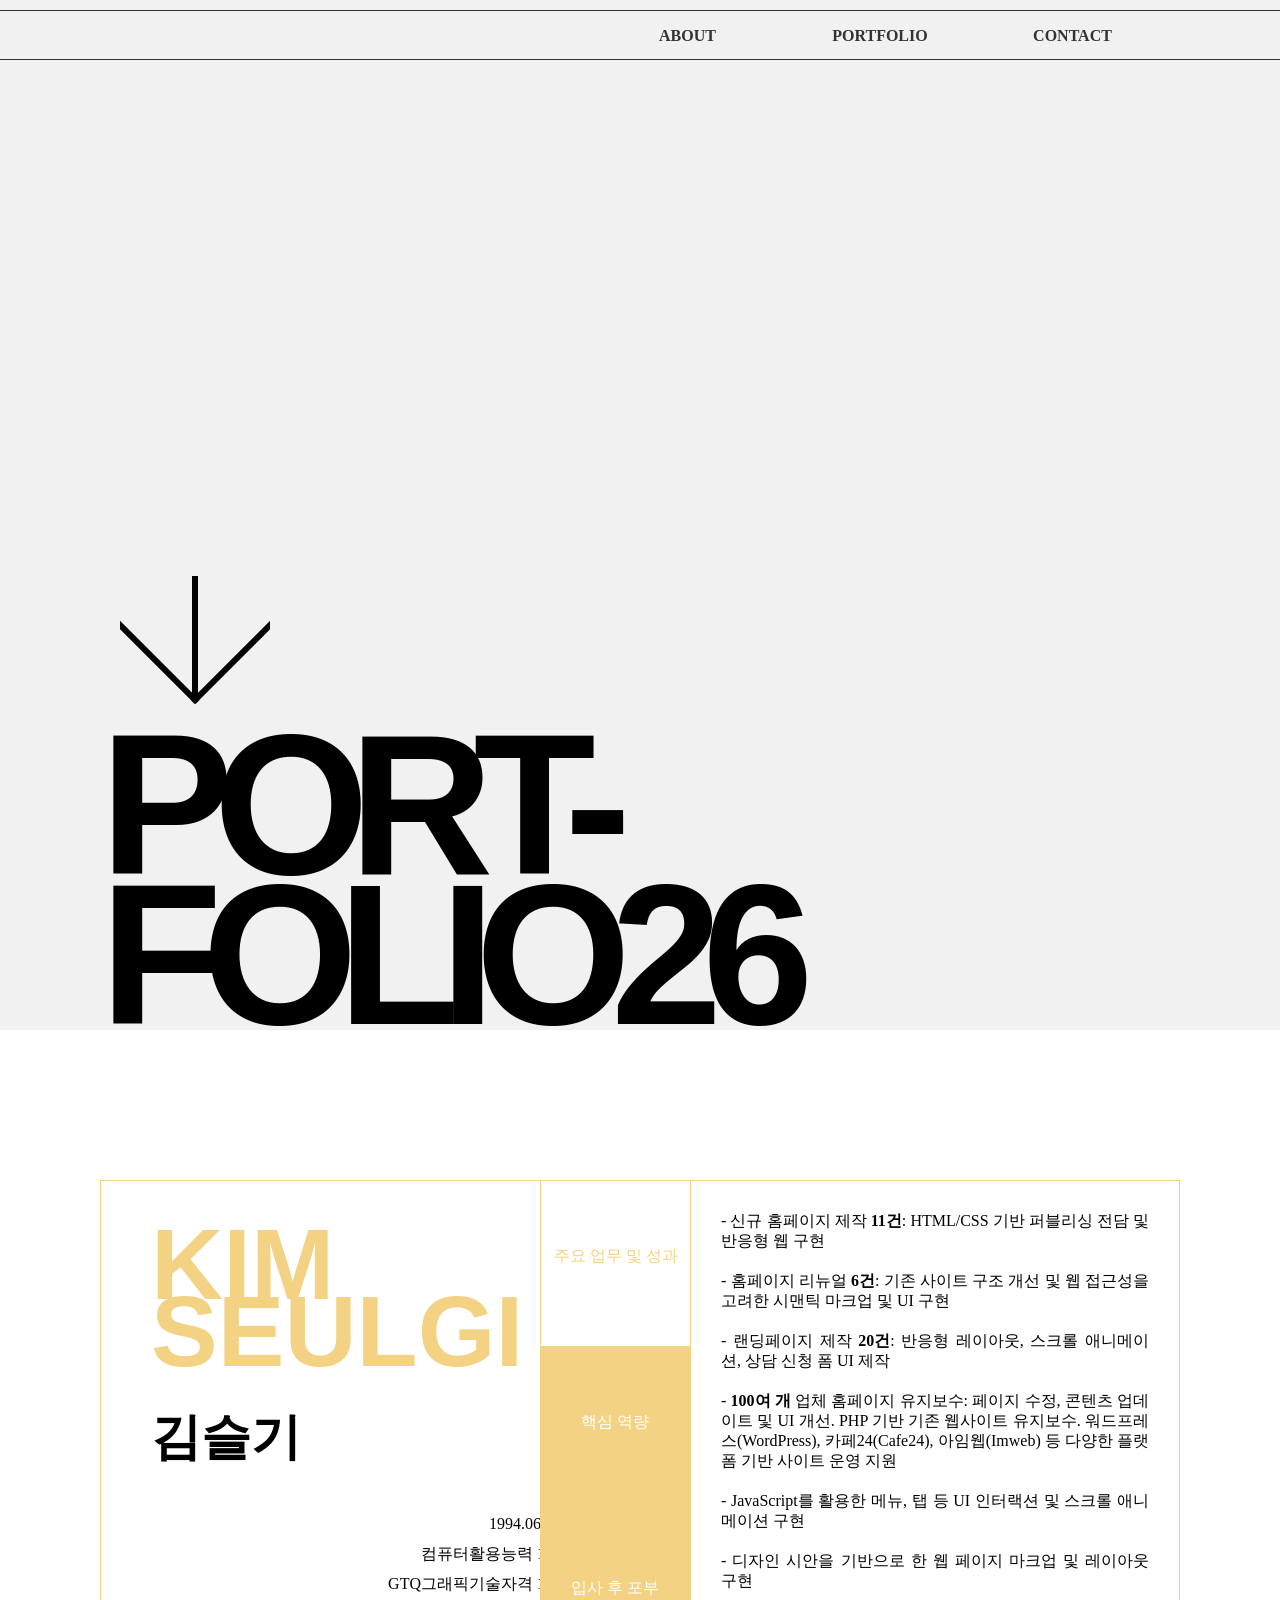
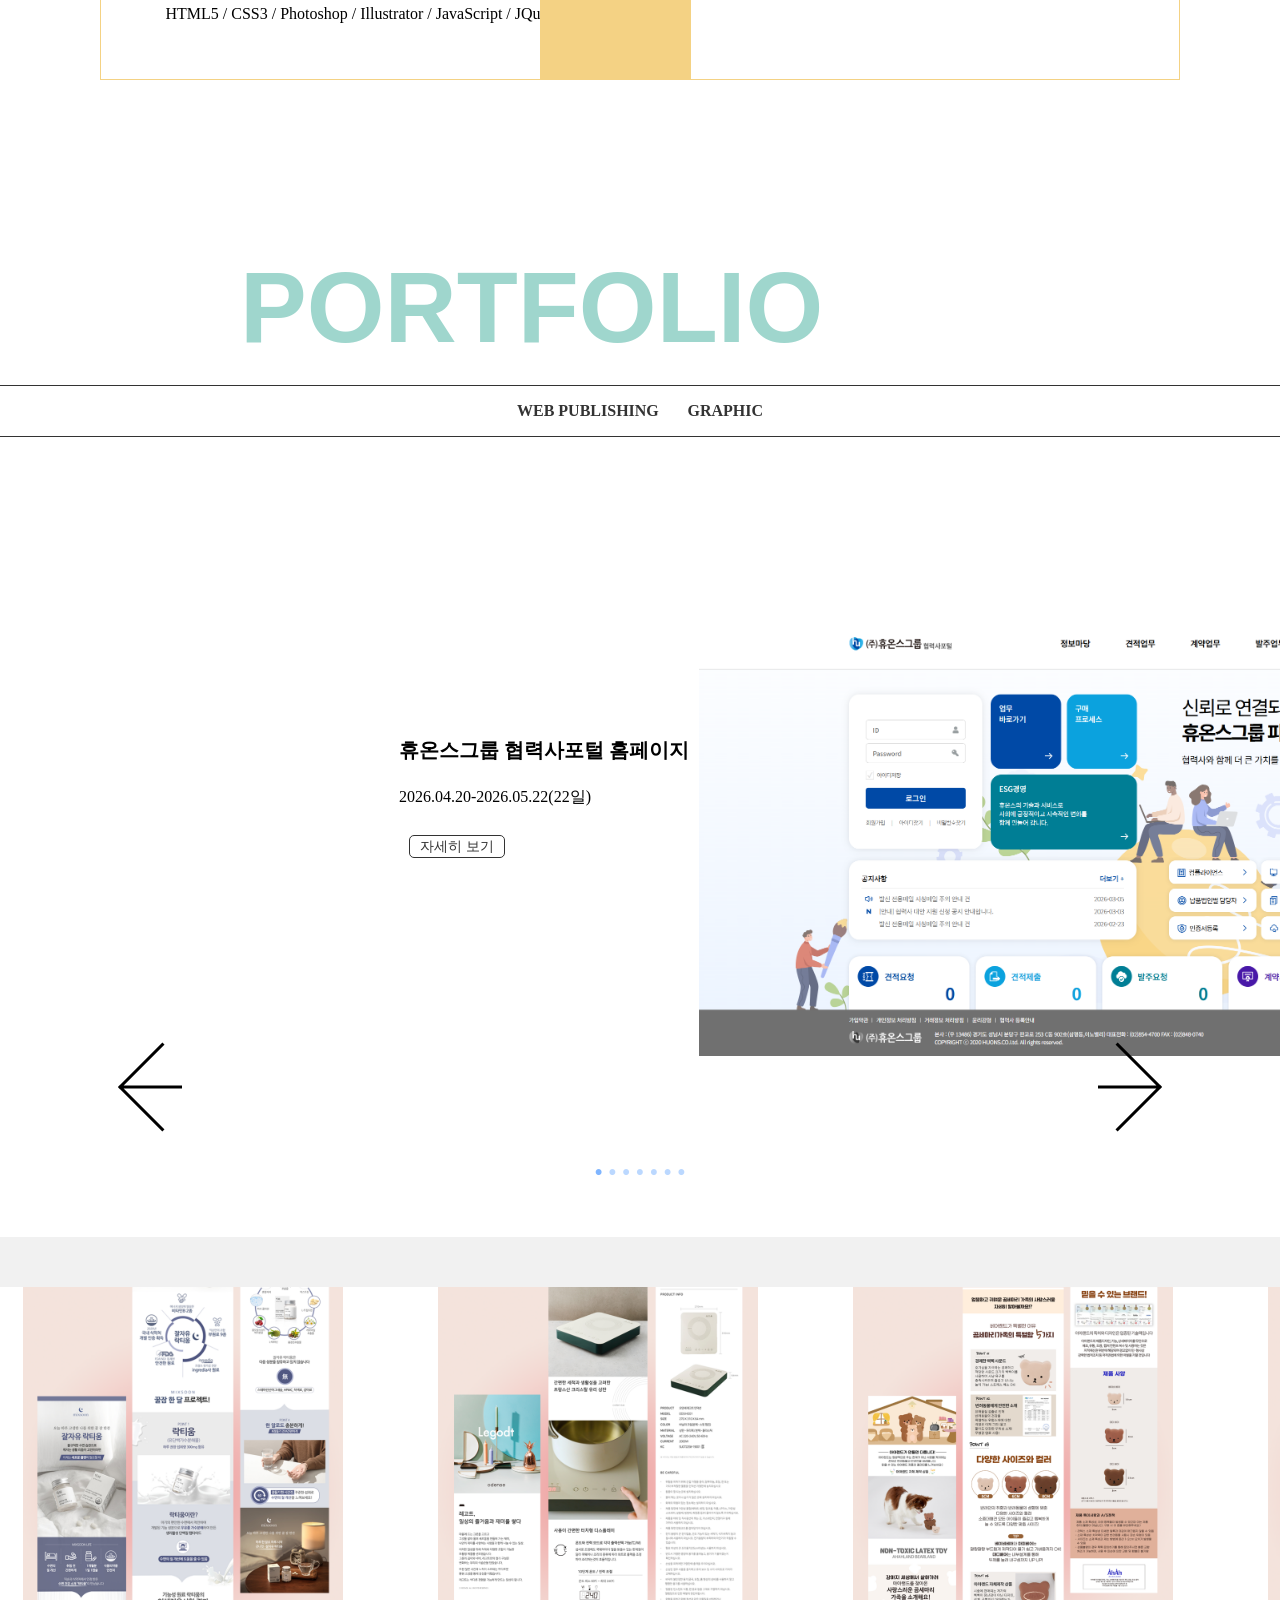
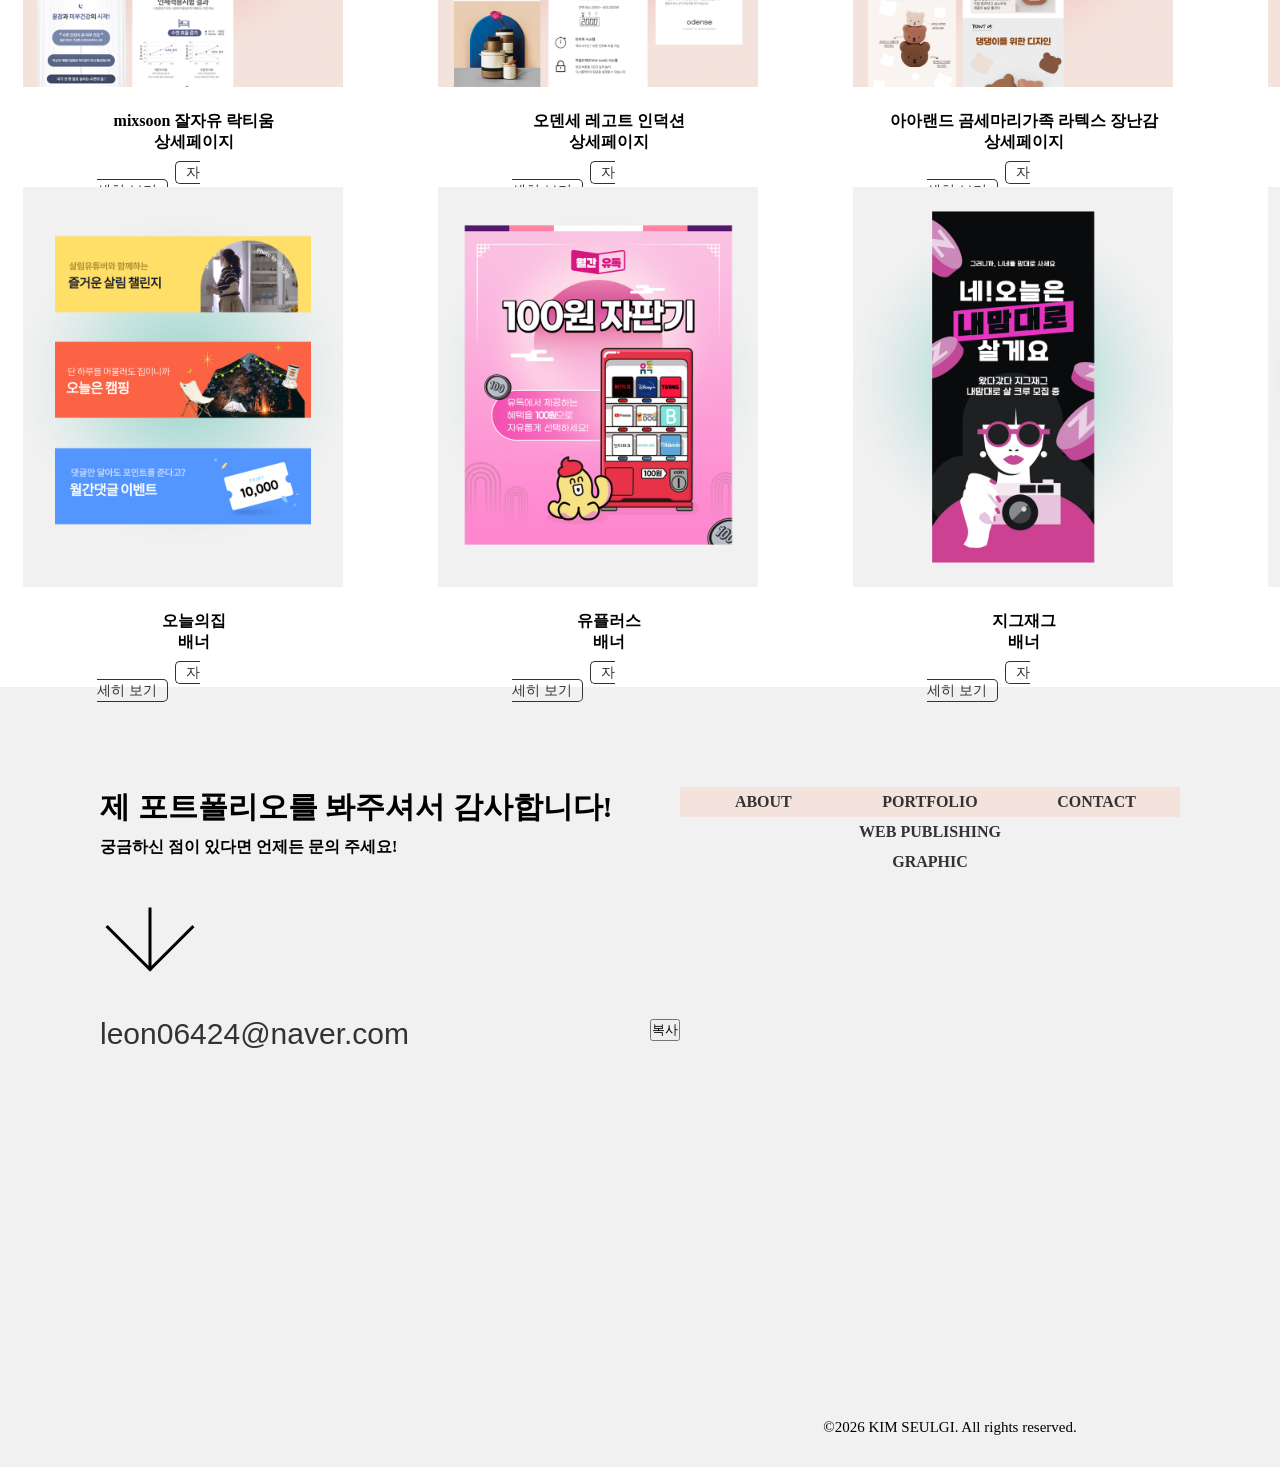
==== commit ba67da1e: "css fixed" ====
--- a/index.html
+++ b/index.html
@@ -45,7 +45,7 @@
             </div>
         </div>
 
-        <div class="section2">
+        <div class="section2" id="anchor2">
             <div class="about">
                 <div class="about_left">
                     <h1>KIM <br>SEULGI</h1>
@@ -107,12 +107,12 @@
         </div>
 
         <div class="section3">
-            <div class="portfolio" id="anchor2">
+            <div class="portfolio" id="anchor3">
                 <h3>PORTFOLIO</h3>
                 <div class="port_navi">
                     <ul>
-                        <li><a href="#anchor3" id="anchor3">WEB PUBLISHING</a></li>
-                        <li><a href="#anchor4" id="anchor4">GRAPHIC</a></li>
+                        <li><a href="#anchor3">WEB PUBLISHING</a></li>
+                        <li><a href="#anchor4">GRAPHIC</a></li>
                     </ul>
                 </div>
 
@@ -198,77 +198,77 @@
         </div>
 
         <div class="section4">
-            <div class="GRAPHIC">
+            <div class="GRAPHIC" id="anchor4">
                 <div class="your-class">
                     <div><img src="./img/mixsoon.png" alt="믹순" class="detail" title="Link to 믹순">
                         <div class="GRAPHIC_text">
                             <h4>mixsoon 잘자유 락티움<br>상세페이지</h4>
-                            <div class="port_btn" class="open_modal">
-                                <a href="#">자세히 보기</a>
+                            <div class="port_btn">
+                                <a href="#" class="open_modal">자세히 보기</a>
                             </div>
                         </div>
                     </div>
                     <div><img src="./img/legodt.png" alt="레고트 인덕션" class="detail" title="Link to 레고트">
                         <div class="GRAPHIC_text">
                             <h4>오덴세 레고트 인덕션<br>상세페이지</h4>
-                            <div class="port_btn" class="open_modal">
-                                <a href="#">자세히 보기</a>
+                            <div class="port_btn">
+                                <a href="#" class="open_modal">자세히 보기</a>
                             </div>
                         </div>
                     </div>
                     <div><img src="./img/pettoy.png" alt="강아지 장난감" class="detail" title="Link to 강아지장난감">
                         <div class="GRAPHIC_text">
                             <h4>아아랜드 곰세마리가족 라텍스 장난감<br>상세페이지</h4>
-                            <div class="port_btn" class="open_modal">
-                                <a href="#">자세히 보기</a>
+                            <div class="port_btn">
+                                <a href="#" class="open_modal">자세히 보기</a>
                             </div>
                         </div>
                     </div>
                     <div><img src="./img/gwangju.png" alt="광주광역시청" class="detail" title="Link to 광주광역시청">
                         <div class="GRAPHIC_text">
                             <h4>광주광역시청 홈페이지<br>디자인</h4>
-                            <div class="port_btn" class="open_modal">
-                                <a href="#">자세히 보기</a>
+                            <div class="port_btn">
+                                <a href="#" class="open_modal">자세히 보기</a>
                             </div>
                         </div>
                     </div>
                     <div><img src="./img/shake1.png" alt="쉐이크쉑" class="detail" title="Link to 쉐이크쉑">
                         <div class="GRAPHIC_text">
                             <h4>쉐이크쉑 홈페이지 (메인)<br>디자인</h4>
-                            <div class="port_btn" class="open_modal">
-                                <a href="#">자세히 보기</a>
+                            <div class="port_btn">
+                                <a href="#" class="open_modal">자세히 보기</a>
                             </div>
                         </div>
                     </div>
                     <div><img src="./img/shake2.png" alt="쉐이크쉑" class="detail" title="Link to 쉐이크쉑">
                         <div class="GRAPHIC_text">
                             <h4>쉐이크쉑 홈페이지 (로케이션)<br>디자인</h4>
-                            <div class="port_btn" class="open_modal">
-                                <a href="#">자세히 보기</a>
+                            <div class="port_btn">
+                                <a href="#" class="open_modal">자세히 보기</a>
                             </div>
                         </div>
                     </div>
                     <div><img src="./img/shake3.png" alt="쉐이크쉑" class="detail" title="Link to 쉐이크쉑">
                         <div class="GRAPHIC_text">
                             <h4>쉐이크쉑 홈페이지 (브랜드 스토리)<br>디자인</h4>
-                            <div class="port_btn" class="open_modal">
-                                <a href="#">자세히 보기</a>
+                            <div class="port_btn">
+                                <a href="#" class="open_modal">자세히 보기</a>
                             </div>
                         </div>
                     </div>
                     <div><img src="./img/shake4.png" alt="쉐이크쉑" class="detail" title="Link to 쉐이크쉑">
                         <div class="GRAPHIC_text">
                             <h4>쉐이크쉑 홈페이지 (딜리버리)<br>디자인</h4>
-                            <div class="port_btn" class="open_modal">
-                                <a href="#">자세히 보기</a>
+                            <div class="port_btn">
+                                <a href="#" class="open_modal">자세히 보기</a>
                             </div>
                         </div>
                     </div>
                     <div><img src="./img/shake5.png" alt="쉐이크쉑" class="detail" title="Link to 쉐이크쉑">
                         <div class="GRAPHIC_text">
                             <h4>쉐이크쉑 홈페이지 (푸드&드링크)<br>디자인</h4>
-                            <div class="port_btn" class="open_modal">
-                                <a href="#">자세히 보기</a>
+                            <div class="port_btn">
+                                <a href="#" class="open_modal">자세히 보기</a>
                             </div>
                         </div>
                     </div>
@@ -282,40 +282,40 @@
                     <div><img src="./img/banner1.png" alt="오늘의집" class="detail" title="Link to 오늘의집">
                         <div class="GRAPHIC_text">
                             <h4>오늘의집<br>배너</h4>
-                            <div class="port_btn" class="open_modal">
-                                <a href="#">자세히 보기</a>
+                            <div class="port_btn">
+                                <a href="#" class="open_modal">자세히 보기</a>
                             </div>
                         </div>
                     </div>
                     <div><img src="./img/banner2.png" alt="유플러스" class="detail" title="Link to 유플러스">
                         <div class="GRAPHIC_text">
                             <h4>유플러스<br>배너</h4>
-                            <div class="port_btn" class="open_modal">
-                                <a href="#">자세히 보기</a>
+                            <div class="port_btn">
+                                <a href="#" class="open_modal">자세히 보기</a>
                             </div>
                         </div>
                     </div>
                     <div><img src="./img/banner3.png" alt="지그재그" class="detail" title="Link to 지그재그">
                         <div class="GRAPHIC_text">
                             <h4>지그재그<br>배너</h4>
-                            <div class="port_btn" class="open_modal">
-                                <a href="#">자세히 보기</a>
+                            <div class="port_btn">
+                                <a href="#" class="open_modal">자세히 보기</a>
                             </div>
                         </div>
                     </div>
                     <div><img src="./img/banner4.png" alt="네이처메이드" class="detail" title="Link to 네이처메이드">
                         <div class="GRAPHIC_text">
                             <h4>네이처메이드 액티브 데일리 멀티 포 우먼<br>배너</h4>
-                            <div class="port_btn" class="open_modal">
-                                <a href="#">자세히 보기</a>
+                            <div class="port_btn">
+                                <a href="#" class="open_modal">자세히 보기</a>
                             </div>
                         </div>
                     </div>
                     <div><img src="./img/banner5.png" alt="안내견 팸플릿" class="detail" title="Link to 안내견 팸플릿">
                         <div class="GRAPHIC_text">
                             <h4>시각장애인 안내견 인식 개선<br>팸플릿</h4>
-                            <div class="port_btn" class="open_modal">
-                                <a href="#">자세히 보기</a>
+                            <div class="port_btn">
+                                <a href="#" class="open_modal">자세히 보기</a>
                             </div>
                         </div>
                     </div>
@@ -443,19 +443,24 @@
         // .port_btn에 클릭 이벤트 리스너를 추가합니다.
         portBtn.addEventListener('click', openLinkInNewWindow);
 
-        $(document).ready(function () {
-
+            $(document).ready(function () {
+
+        });
 
     // 자세히 보기 클릭
     $(document).on('click', '.open_modal', function (e) {
         e.preventDefault();
 
-        // 클릭한 버튼과 같은 포트폴리오 영역에서 이미지 찾기
-        var $img = $(this).closest('.GRAPHIC_text').siblings('img');
+        // 클릭한 버튼이 속한 카드에서 이미지 찾기
+        var $img = $(this).closest('.GRAPHIC_text').prev('img');
+
         var imgSrc = $img.attr('src');
         var imgAlt = $img.attr('alt');
 
-        if (!imgSrc) return;
+        if (!imgSrc) {
+            console.log('이미지를 찾을 수 없습니다.');
+            return;
+        }
 
         $('#modalImage').attr({
             src: imgSrc,
@@ -466,7 +471,7 @@
     });
 
     // 닫기 버튼
-    $('.modal_close').on('click', function () {
+    $(document).on('click', '.modal_close', function () {
         $('#imageModal').removeClass('active');
         $('#modalImage').attr('src', '');
     });
@@ -486,10 +491,6 @@
             $('#modalImage').attr('src', '');
         }
     });
-
-});
-
-
     </script>
 </body>
 
--- a/style.css
+++ b/style.css
@@ -168,7 +168,7 @@
   .slide_item.item5 img{object-fit: contain; width: 800px; height: 1292px; display: block; position: absolute;top: 0; left: 700px;animation-play-state: paused;}
   .slide_item.item6 img{object-fit: contain; width: 800px; height: 982px; display: block; position: absolute;top: 0; left: 700px;animation-play-state: paused;} */
   .slide_item img{width: 800px; height: 1500px; display: block; object-fit: contain; position: absolute; top: 0; left: 700px; animation-play-state: paused;}
-  .slide_item.item1 img{height: 800px;}
+  .slide_item.item1 img{height: 700px;}
   /* .slide_item.item2 img{height: 3918px;}
   .slide_item.item3 img{height: 3761px;}
   .slide_item.item4 img{height: 10824px;}
@@ -241,12 +241,14 @@
 .image_modal {
     display: none;
     position: fixed;
-    inset: 0;
-    z-index: 9999;
-    background: rgba(0, 0, 0, 0.8);
+    z-index: 99999;
+    top: 0;
+    left: 0;
+    width: 100%;
+    height: 100%;
+    background: rgba(0, 0, 0, 0.85);
     justify-content: center;
     align-items: center;
-    padding: 30px;
 }
 
 .image_modal.active {
@@ -255,8 +257,8 @@
 
 .modal_content {
     position: relative;
-    max-width: 90vw;
-    max-height: 90vh;
+    max-width: 90%;
+    max-height: 90%;
 }
 
 #modalImage {
@@ -270,10 +272,10 @@
     position: absolute;
     top: -40px;
     right: 0;
-    border: 0;
+    font-size: 32px;
+    color: white;
     background: none;
-    color: #fff;
-    font-size: 36px;
+    border: none;
     cursor: pointer;
 }
 
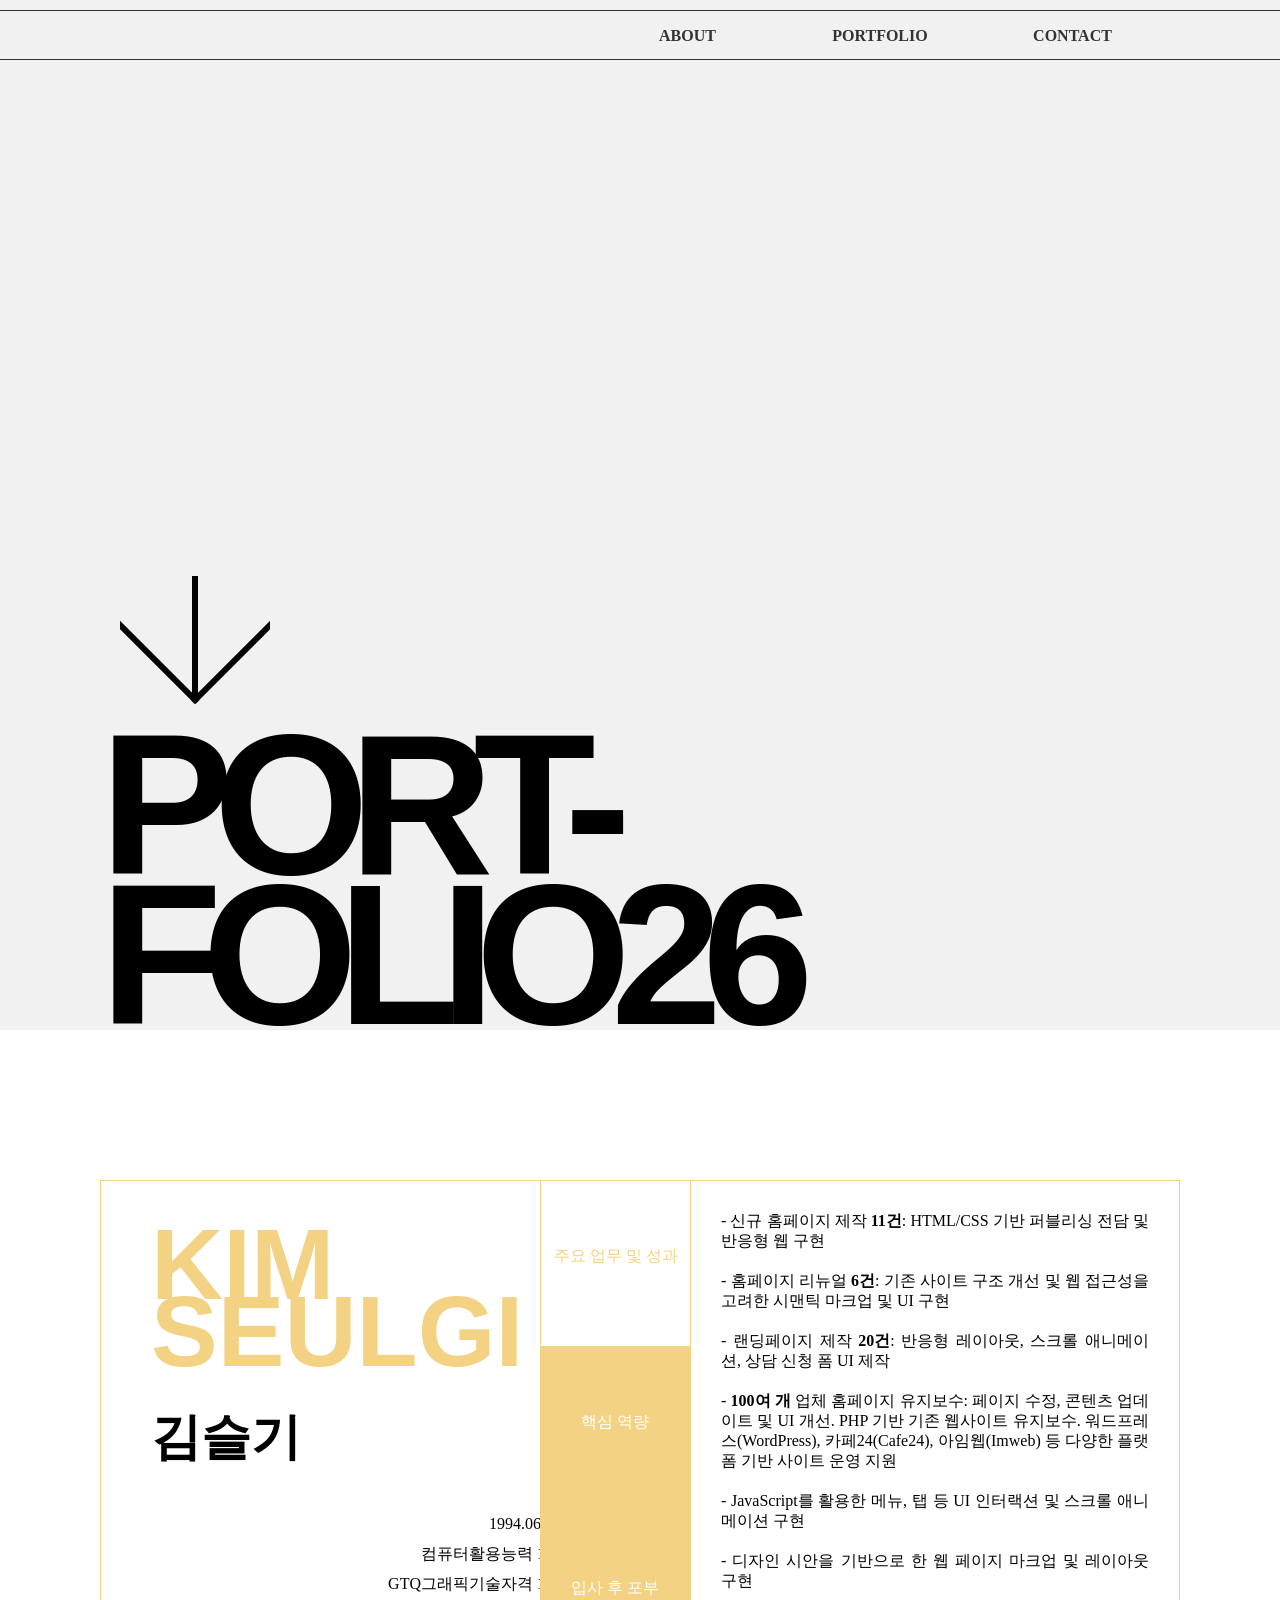
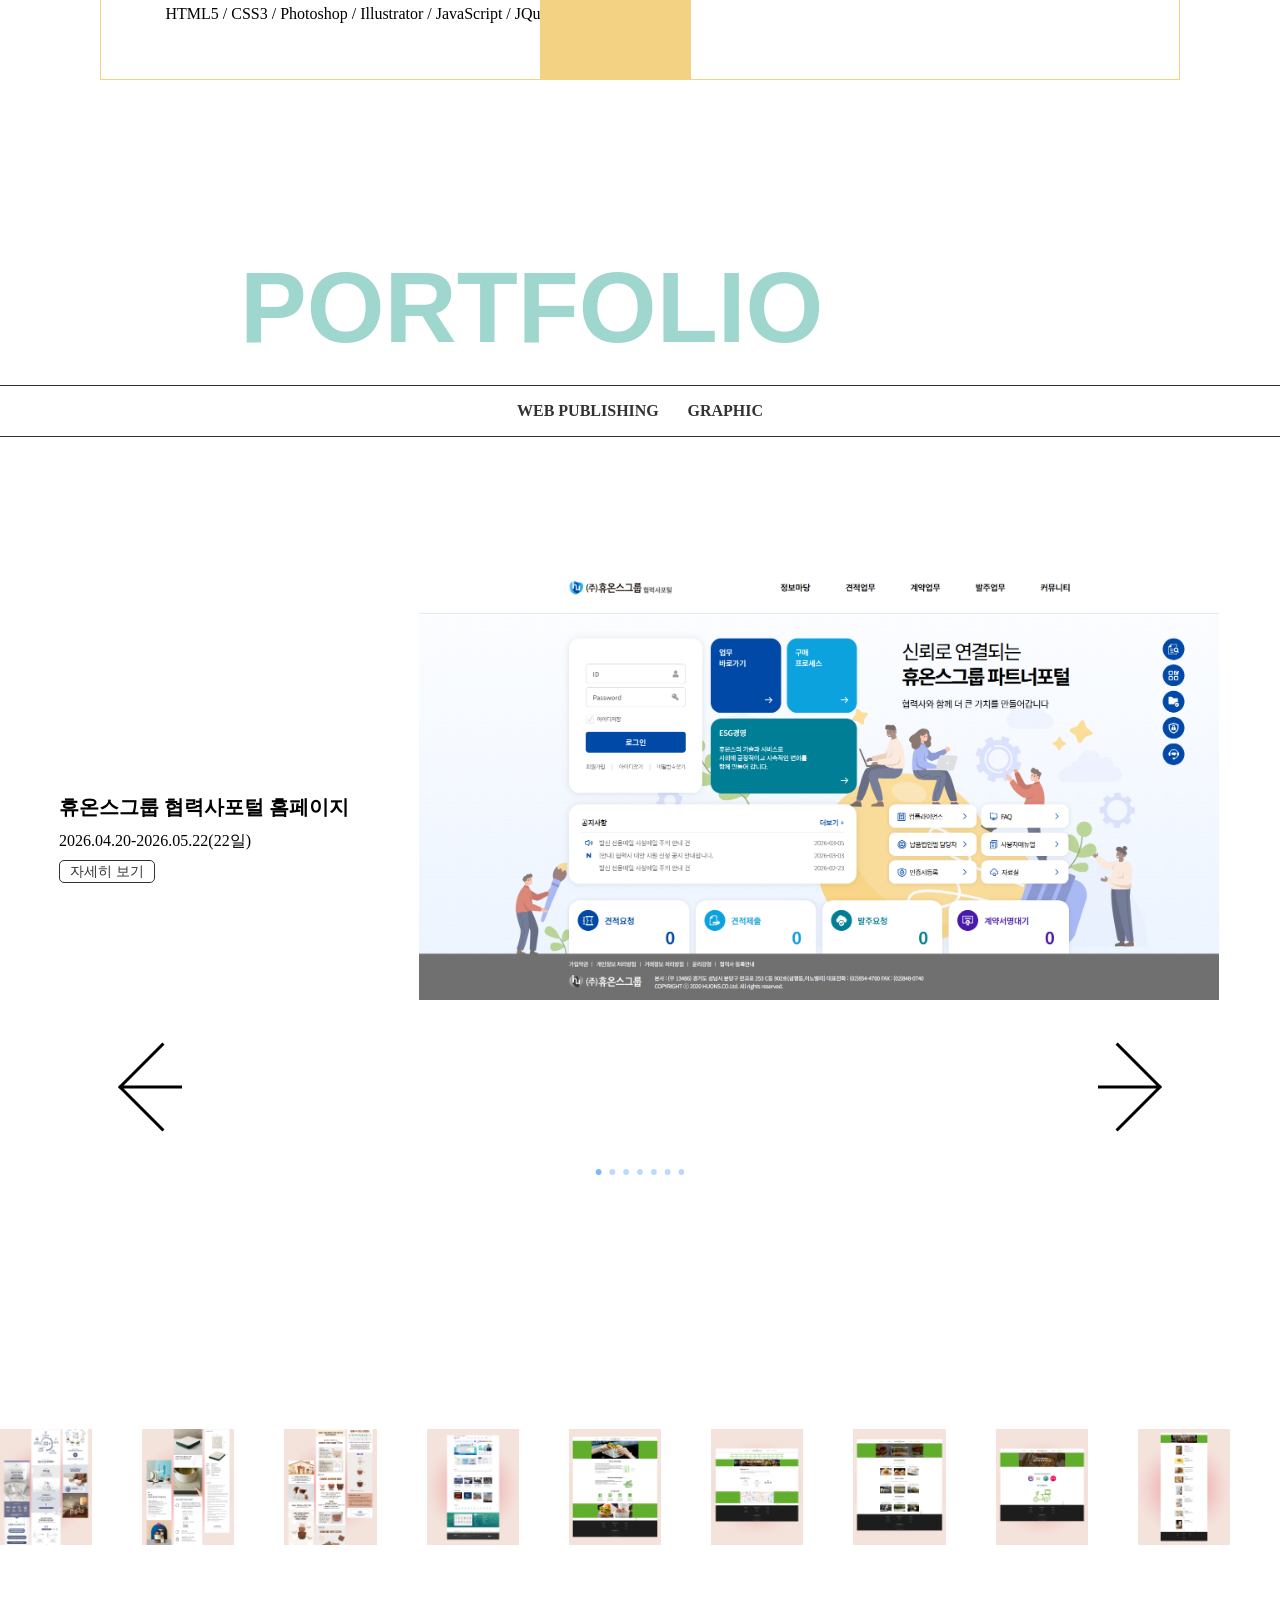
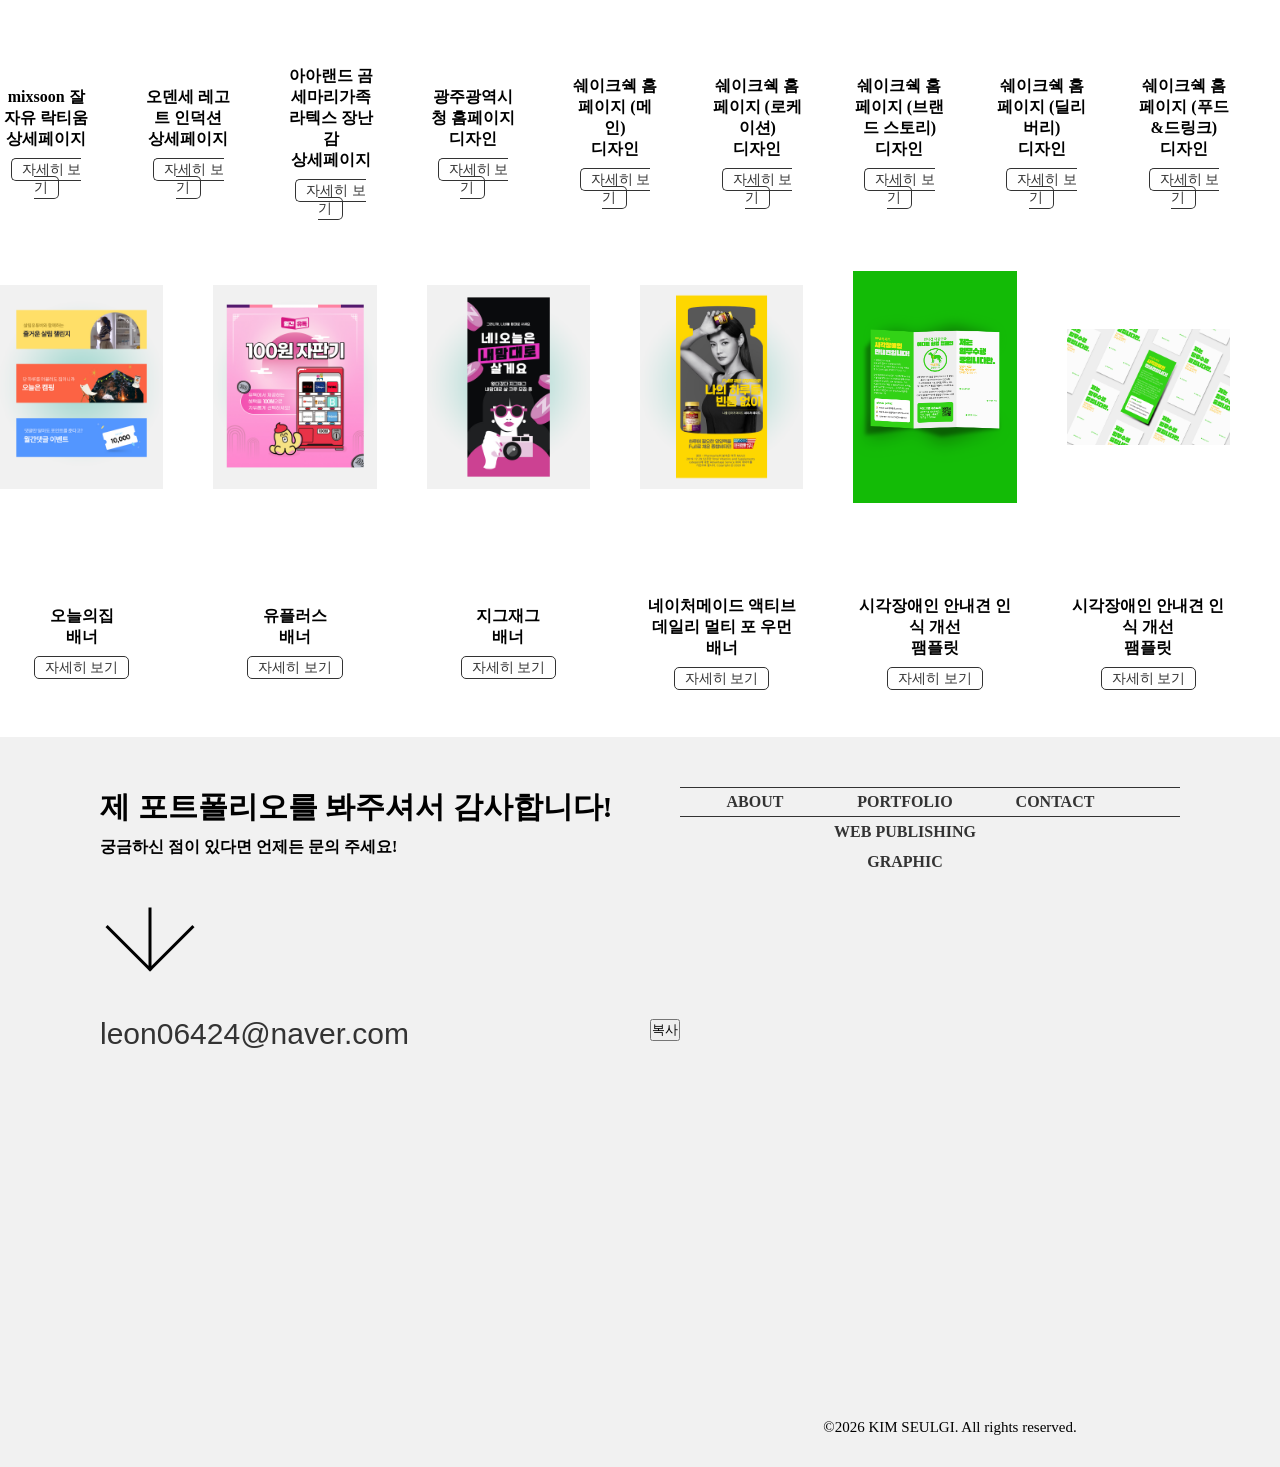
==== commit 7ef857ca: "fixed css" ====
--- a/index.html
+++ b/index.html
@@ -9,7 +9,9 @@
     <script type="text/javascript" src="https://code.jquery.com/jquery-1.11.0.min.js"></script>
     <script type="text/javascript" src="https://code.jquery.com/jquery-migrate-1.2.1.min.js"></script>
     <script type="text/javascript" src="https://cdn.jsdelivr.net/npm/slick-carousel@1.8.1/slick/slick.min.js"></script>
+    <script type="text/javascript" src="./jquery.fullPage.js"></script>
     <link rel="stylesheet" href="./style.css">
+    <link rel="stylesheet" href="./jquery.fullPage.css">
     <link rel="preconnect" href="https://fonts.googleapis.com">
     <link rel="preconnect" href="https://fonts.gstatic.com" crossorigin>
     <link href="https://fonts.googleapis.com/css2?family=Syncopate:wght@700&display=swap" rel="stylesheet">
@@ -119,7 +121,9 @@
                 <div class="web">
                     <div class="slide slide_wrap">
                         <div class="slide_item item1">
-                            <img src="./img/huons.png" alt="thumbnail" title="Link to huons">
+                            <div class="img_box">
+                                <img src="./img/huons.png" alt="thumbnail" title="Link to huons">
+                            </div>
                             <div class="slide_txt box1">
                                 <h4>휴온스그룹 협력사포털 홈페이지</h4>
                                 <p>2026.04.20-2026.05.22(22일)</p>
@@ -129,7 +133,9 @@
                             </div>
                         </div>
                         <div class="slide_item item2">
-                            <img src="./img/wjpreededu.png" alt="thumbnail" title="Link to wjpreededu">
+                            <div class="img_box">
+                                <img src="./img/wjpreededu.png" alt="thumbnail" title="Link to wjpreededu">
+                            </div>
                             <div class="slide_txt box1">
                                 <h4>웅진프리드라이프 장례지도사교육원 홈페이지</h4>
                                 <p>2025.12.24-2026.01.08(9일)</p>
@@ -139,7 +145,9 @@
                             </div>
                         </div>
                         <div class="slide_item item3">
-                            <img src="./img/ajang-ajang.png" alt="thumbnail" title="Link to ajang-ajang">
+                            <div class="img_box">
+                                <img src="./img/ajang-ajang.png" alt="thumbnail" title="Link to ajang-ajang">
+                            </div>
                             <div class="slide_txt box1">
                                 <h4>한사랑장애영아원 홈페이지</h4>
                                 <p>2025.06.10-25(12일)</p>
@@ -149,7 +157,9 @@
                             </div>
                         </div>
                         <div class="slide_item item4">
-                            <img src="./img/brary.png" alt="thumbnail" title="Link to brary">
+                            <div class="img_box">
+                                <img src="./img/brary.png" alt="thumbnail" title="Link to brary">
+                            </div>
                             <div class="slide_txt box1">
                                 <h4>브러리 홈페이지</h4>
                                 <p>2024.12.18-2025.03.14</p>
@@ -159,7 +169,9 @@
                             </div>
                         </div>
                         <div class="slide_item item5">
-                            <img src="./img/kosaa.png" alt="thumbnail" title="Link to KOSAA">
+                            <div class="img_box">
+                                <img src="./img/kosaa.png" alt="thumbnail" title="Link to KOSAA">
+                            </div>
                             <div class="slide_txt box1">
                                 <h4>한국·사우디아라비아산업통상협회 홈페이지</h4>
                                 <p>2024.08.07-21(11일)</p>
@@ -169,7 +181,9 @@
                             </div>
                         </div>
                         <div class="slide_item item6">
-                            <img src="./img/microtone.png" alt="thumbnail" title="Link to microtone">
+                            <div class="img_box">
+                                <img src="./img/microtone.png" alt="thumbnail" title="Link to microtone">
+                            </div>
                             <div class="slide_txt box1">
                                 <h4>마이크로톤 홈페이지</h4>
                                 <p>2024.03.08-12(3일)</p>
@@ -179,7 +193,9 @@
                             </div>
                         </div>
                         <div class="slide_item item7">
-                            <img src="./img/cheilos.png" alt="thumbnail" title="Link to cheilos">
+                            <div class="img_box">
+                                <img src="./img/cheilos.png" alt="thumbnail" title="Link to cheilos">
+                            </div>
                             <div class="slide_txt box1">
                                 <h4>제일정형외과 홈페이지 메인 리뉴얼</h4>
                                 <p>2023.10.18-11.02(12일)</p>
--- a/style.css
+++ b/style.css
@@ -28,8 +28,8 @@
 .header_left a{width: 200px; height: 50px;}
 nav{width: 600px; height: 50px; line-height: 50px; font-size: 16px; font-weight: 800; position: absolute; right: 100px; z-index: 9999; }
 nav ul{display: flex; justify-content: space-evenly;}
-nav ul li{width: 170px; height: 50px; text-align: center;}
-nav ul li>a{padding: 15px 15px;}
+nav ul li{width: 170px; height: 48px; text-align: center;}
+/* nav ul li>a{padding: 15px 15px;} */
 nav ul li:hover{background-color: #fff;}
 .hidden{display: block; visibility: hidden; }
 nav ul li:hover .hidden{visibility: visible;}
@@ -111,6 +111,8 @@
     display: flex;
     align-items: center;
     justify-content: center;
+    flex-direction: row-reverse;
+    gap: 50px;
   
     /* position - 버튼 클릭시 left offset값을 적용시키기 위해 */
     position: relative;
@@ -156,25 +158,28 @@
     background: url(./img/next.png) no-repeat center center; background-size: contain;
   }
 
-  .slide_txt{width: 300px; height: 300px; position: absolute; left: 400px;}
-  .slide_txt h4{font-size: 20px; position: absolute; top: 50px; }
-  .slide_txt p{font-size: 16px; position: absolute; top: 100px;}
-  .slide_txt .port_btn{position: absolute; top: 150px; left: -100px;}
-  
-  /* .slide_item.item1 img{object-fit: cover; width: 800px; height: 2000px; display: block; position: absolute;top: 0; left: 700px;animation-play-state: paused;}
-  .slide_item.item2 img{object-fit: cover; width: 800px; height: 2000px; display: block; position: absolute;top: 0; left: 700px;animation-play-state: paused;}
-  .slide_item.item3 img{object-fit: cover; width: 560px; height: 3800px; display: block; position: absolute;top: 0; left: 700px;animation-play-state: paused;}
-  .slide_item.item4 img{object-fit: contain; width: 1000px; height: 2000px; display: block; position: absolute; top: -650px; left: 700px;}
-  .slide_item.item5 img{object-fit: contain; width: 800px; height: 1292px; display: block; position: absolute;top: 0; left: 700px;animation-play-state: paused;}
-  .slide_item.item6 img{object-fit: contain; width: 800px; height: 982px; display: block; position: absolute;top: 0; left: 700px;animation-play-state: paused;} */
-  .slide_item img{width: 800px; height: 1500px; display: block; object-fit: contain; position: absolute; top: 0; left: 700px; animation-play-state: paused;}
+  .slide_txt{width: 300px; height: 300px; 
+    display: flex;
+    flex-direction: column;
+    gap: 10px;
+    /* position: absolute; left: 400px; */
+  }
+  .slide_txt h4{font-size: 20px; 
+    /* position: absolute; top: 50px;  */
+  }
+  .slide_txt p{font-size: 16px; 
+    /* position: absolute; top: 100px; */
+  }
+  .slide_txt .port_btn{
+    /* position: absolute; top: 150px; left: -100px; */
+  }
+  .slide_txt .port_btn a{
+    margin-left: 0px;
+  }
+  
+  /* .slide_item img{width: 800px; height: 1500px; display: block; object-fit: contain; 
+    animation-play-state: paused;}
   .slide_item.item1 img{height: 700px;}
-  /* .slide_item.item2 img{height: 3918px;}
-  .slide_item.item3 img{height: 3761px;}
-  .slide_item.item4 img{height: 10824px;}
-  .slide_item.item5 img{height: 3399px;}
-  .slide_item.item6 img{height: 3204px;}
-  .slide_item.item7 img{height: 7945px;} */
   .slide_item img:hover{animation: slideAnimation 5s linear infinite;}
   .slide_item.item4 img:hover{animation: slideAnimation 0s linear infinite;}
     @keyframes slideAnimation {
@@ -184,7 +189,64 @@
       100% {
         top: -1500px;
       }
-    }
+    } */
+     
+/* 슬라이드 한 장 */
+.slide_item {
+    display: flex;
+    flex-direction: row-reverse; /* 이미지 오른쪽, 텍스트 왼쪽 */
+    align-items: center;
+    justify-content: center;
+    gap: 60px;
+    width: 100%;
+    height: 700px;
+    flex-shrink: 0;
+    position: relative;
+}
+
+/* 이미지가 보이는 창 */
+.slide_item .img_box {
+    width: 800px;
+    height: 550px;
+    overflow: hidden;
+    flex-shrink: 0;
+    position: relative;
+}
+
+/* 긴 상세페이지 이미지 */
+.slide_item .img_box img {
+    display: block;
+    width: 100%;
+    height: auto;
+    max-width: none;
+    object-fit: initial;
+    position: static;
+    animation: none;
+    transition: none;
+}
+
+/* 마우스를 올리면 이미지가 위로 이동 */
+.slide_item .img_box:hover img {
+    animation: slideAnimation 6s linear forwards;
+}
+
+/* 이미지 전체 길이만큼 이동하는 효과 */
+@keyframes slideAnimation {
+    from {
+        transform: translateY(0);
+    }
+    to {
+        transform: translateY(calc(-100% + 550px));
+    }
+}
+
+/* 텍스트 영역 */
+.slide_txt {
+    width: 300px;
+    height: auto;
+    flex-shrink: 0;
+}
+
 
   /* 페이지네이션 스타일 */
   .slide_pagination {
@@ -222,15 +284,29 @@
     transition: left 0.15s;
 }
 
-.section4{width: 100%; background-color: #fff; display: flex; position: relative;  margin: 50px 0;}
+.section4{width: 100%; background-color: #fff; display: flex; position: relative;  padding: 50px 0;}
 .GRAPHIC{width: 100%; }
 .your-class{width: 100%; display: flex;background-color: #fff;} 
+.your-class > div.slick-list{margin-bottom: 20px;}
 .your-class div {width: 80%; height: 500px; margin: 0 auto; padding-right: 50px;}
 .your-class div img { width: 100%; height: 80%; object-fit: contain;}
-.GRAPHIC_text{width: 100%; height: 100%; text-align: center;}
-.GRAPHIC_text h4{width: 315px; margin: 20px 0 10px 0;}
-.port_btn{}
-.port_btn a{width: 10px; height: 10px; line-height: 10px; margin-left: 110px; font-size: 14px; border: 1px solid #333; padding: 3px 10px; border-radius: 5px; text-decoration: none; color: #333;}
+.GRAPHIC_text {
+    width: 100% !important;
+    height: 100px !important;
+    text-align: center;
+    padding: 0 !important;
+    display: flex;
+    flex-direction: column;
+    justify-content: center;
+    gap: 10px;
+}
+.GRAPHIC_text h4{width: 100%;}
+.port_btn{
+  width: 100% !important;
+  height: auto !important;
+  padding: 0 !important;
+}
+.port_btn a{width: 10px; height: 10px; line-height: 10px; font-size: 14px; border: 1px solid #333; padding: 3px 10px; border-radius: 5px; text-decoration: none; color: #333;}
 .pop{display: none; width: 600px; height: 800px; background-color: lightblue; position: absolute; top: 50%; left: 50%; transform: translate(-50%,-50%); z-index: 8888;}
 .close{width: 50px; height: 25px; position: absolute; top: 10px; right: -180px; border: 1px solid #333; border-radius: 5px; text-align: center; background-color: #f4e3dc;}
 .slick-arrow { z-index: 100; position: absolute; top: 50%; transform: translateY(-50%); }
@@ -289,12 +365,20 @@
 #copyTxt{font-size: 30px; position: absolute; top: 280px; font-family: 'Syncopate', sans-serif; transform: scale(1); transition: all .2s;}
 #copyTxt:hover{transform: scaleY(1.25); }
 #copyTxt a:hover{color: #ef9a9a;}
-.foot_right{width: 500px; height: 30px; line-height: 30px; font-weight: 800; background-color: #f4e3dc; text-align: center; margin-right: 100px; position: absolute; top: 50px; right: 0; }
+.foot_right{width: 500px; height: 30px; display: flex;
+    align-items: center; line-height: 30px; font-weight: 800; 
+  /* background-color: #f4e3dc;  */
+  border-top: 1px solid #333; border-bottom: 1px solid #333;
+  text-align: center; margin-right: 100px; position: absolute; top: 50px; right: 0; }
 .foot_right>ul{display: flex; justify-content: space-around;}
 .foot_right ul li{width: 150px; height: 30px;}
-.foot_right ul li:hover{background-color: #ef9a9a;}
+.foot_right ul li:hover{background-color: #f4e3dc;}
+.foot_right ul li a{width: 100%;
+    height: 100%;
+    display: flex;
+    justify-content: center;}
 .foot_right>ul>li>a:hover{ color: #f1f1f1;}
-.hidden2 li:hover {background-color: #ef9a9a;}
+.hidden2 li:hover {background-color: #f4e3dc;}
 .hidden2 li:hover a{color: #f1f1f1;}
 .hidden2 {width: 150px;}
 .hidden2 li a{width: 150px;height: 50px;}
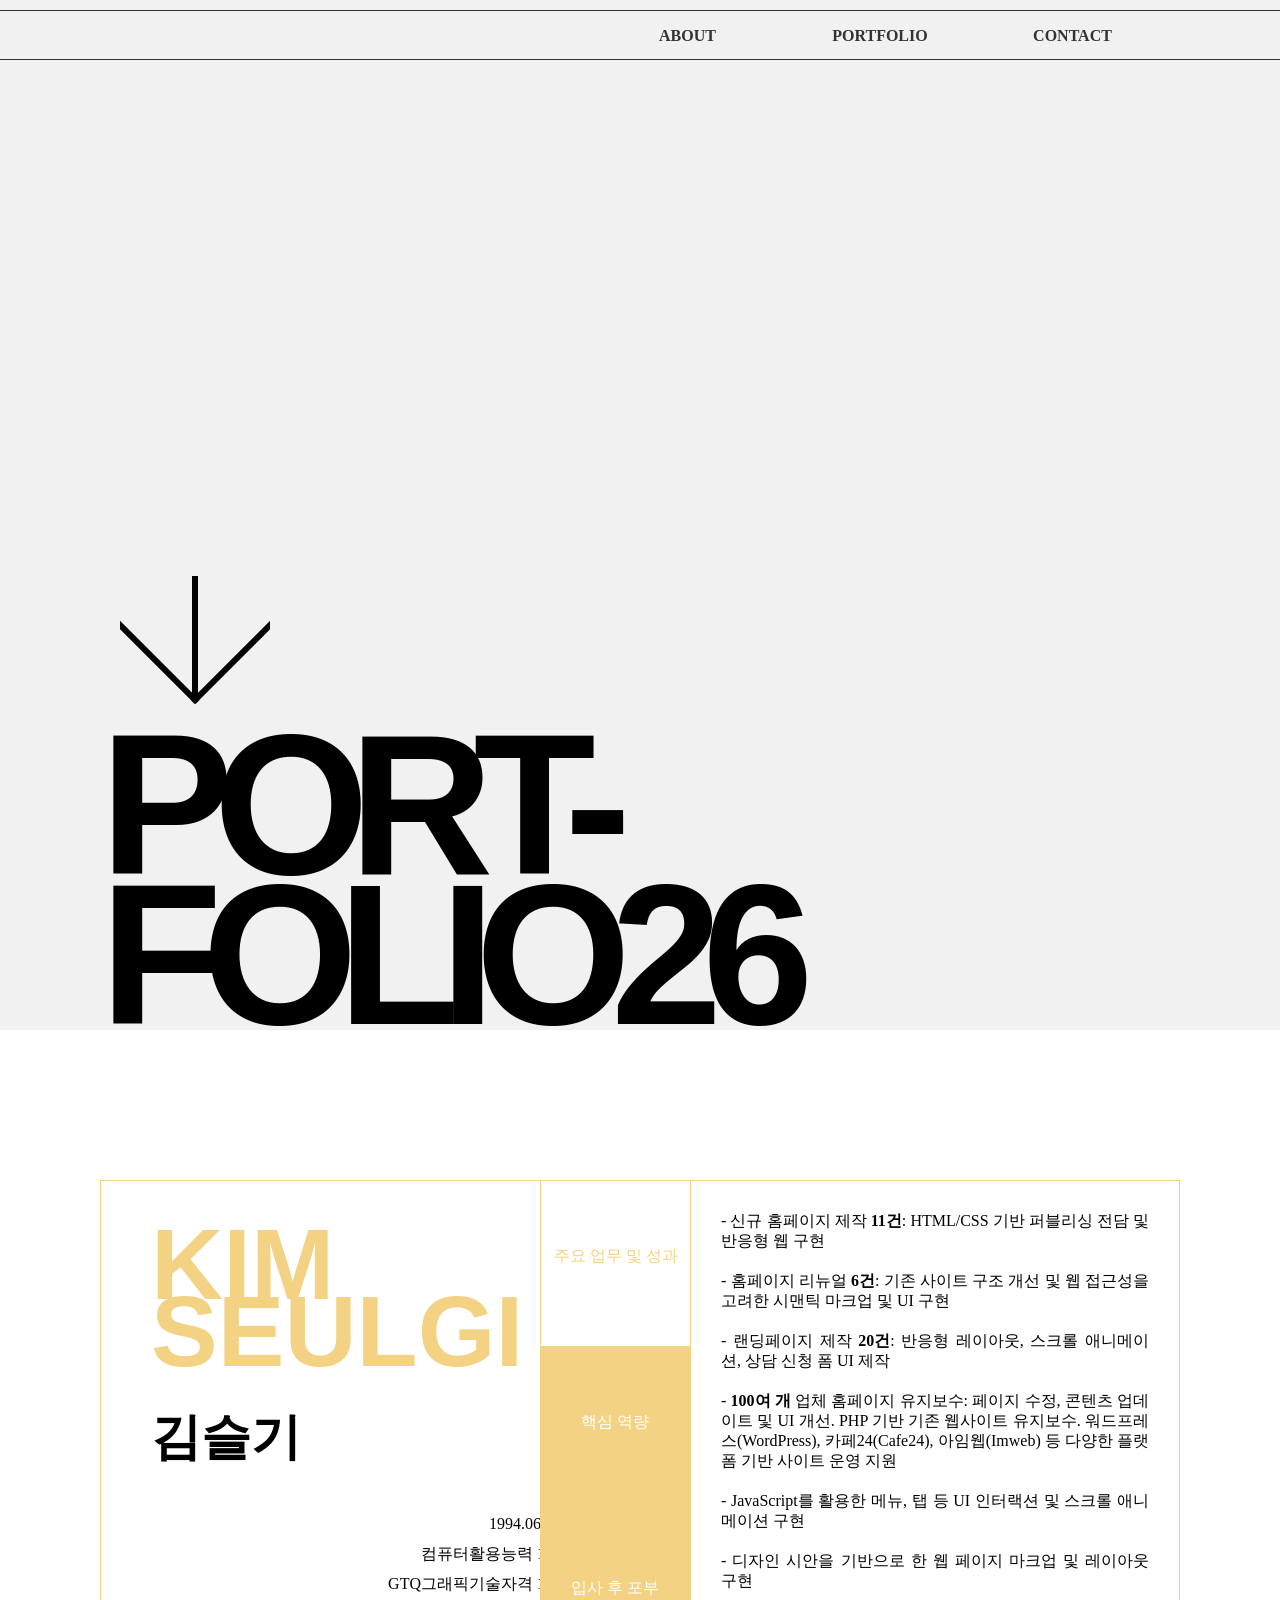
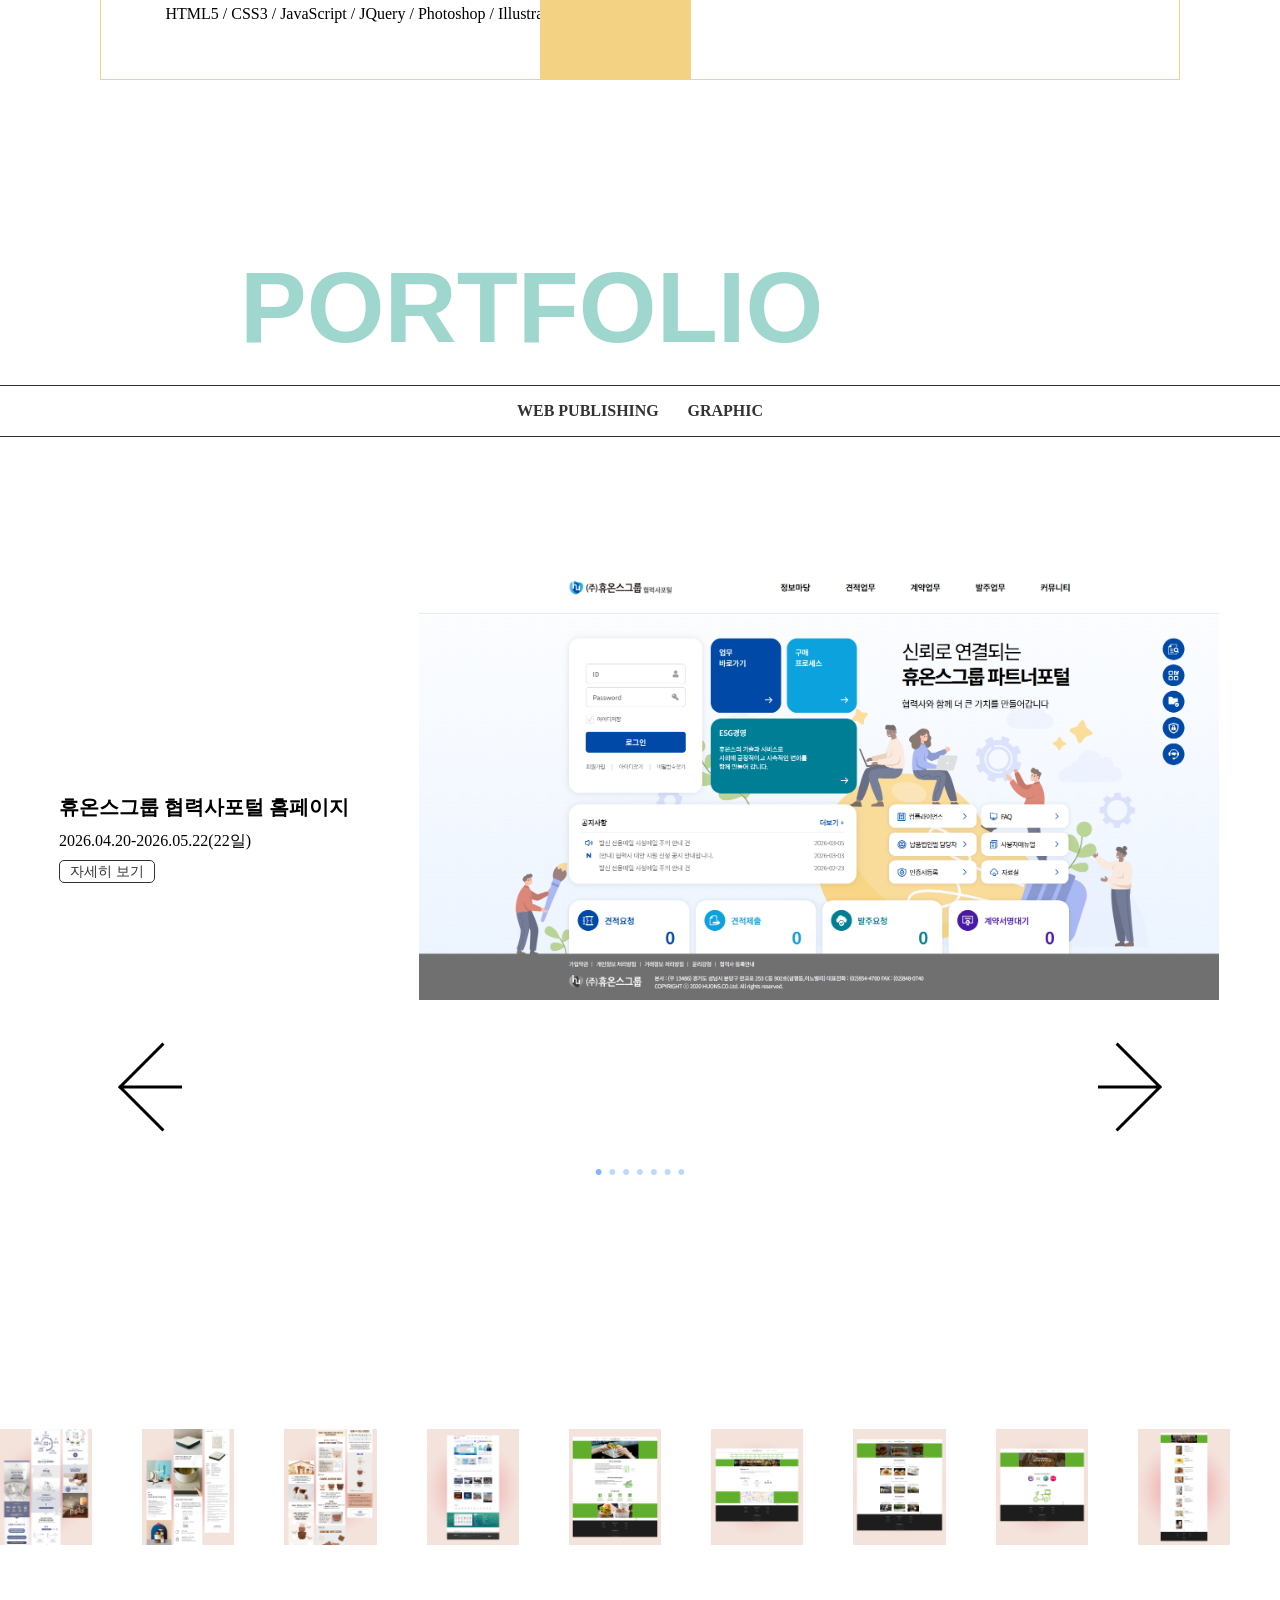
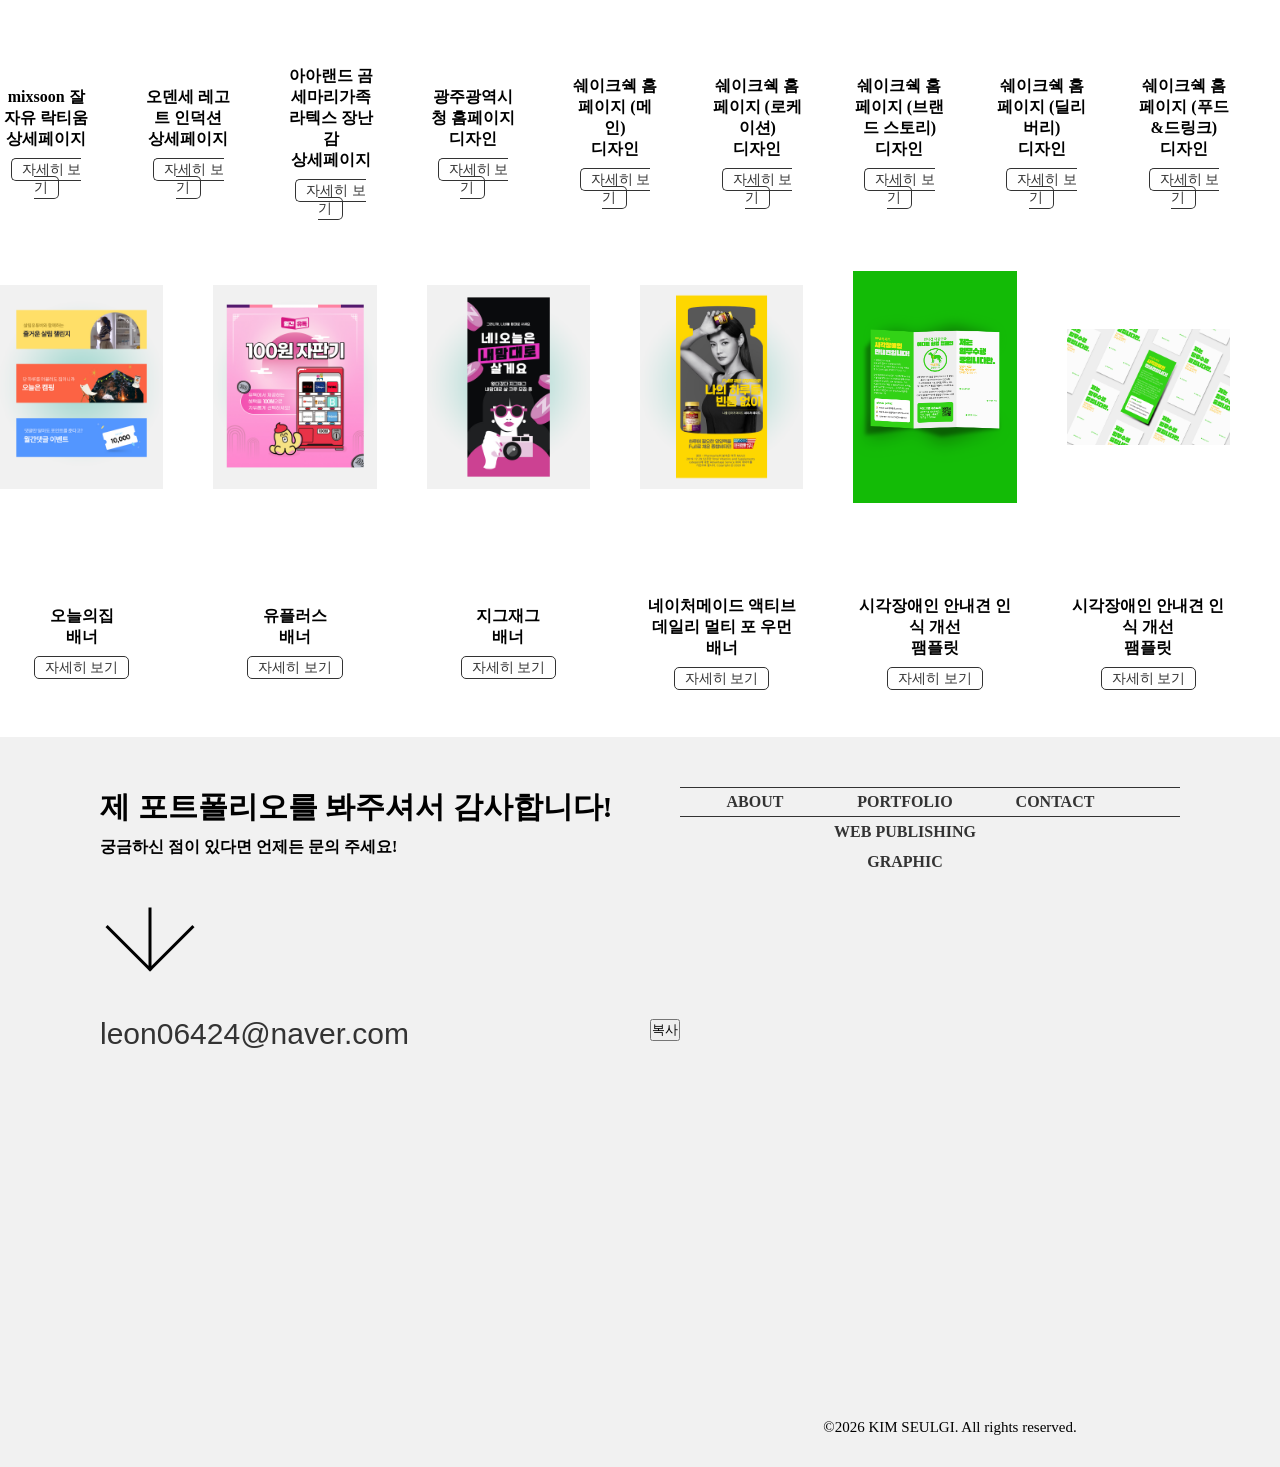
==== commit 92b5b3d1: "Update index.html" ====
--- a/index.html
+++ b/index.html
@@ -55,7 +55,7 @@
                     <div class="about_text">
                         <p class="birth">1994.06.24</p>
                         <p class="license">컴퓨터활용능력 1급<br>GTQ그래픽기술자격 1급</p>
-                        <p class="skill">HTML5 / CSS3 / Photoshop / Illustrator / JavaScript / JQuery</p>
+                        <p class="skill">HTML5 / CSS3 / JavaScript / JQuery / Photoshop / Illustrator</p>
                     </div>
                 </div>
             </div>
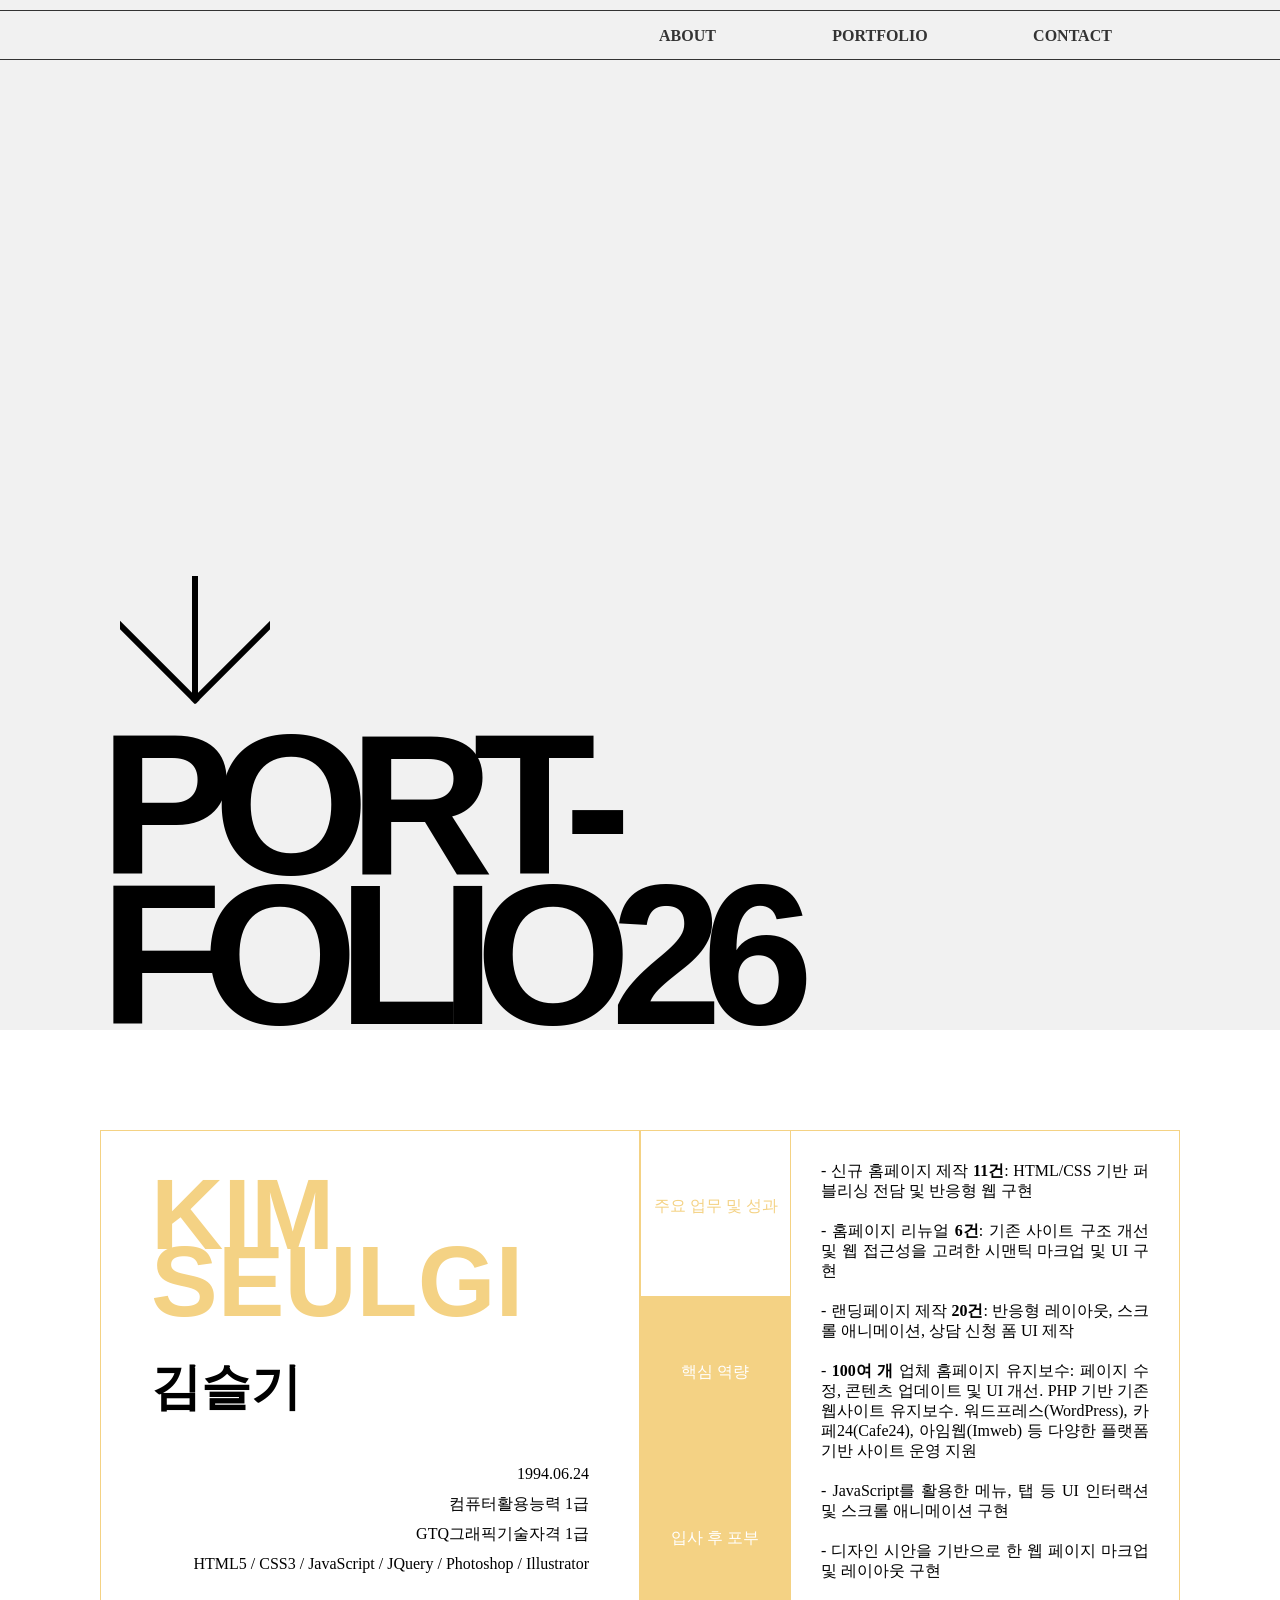
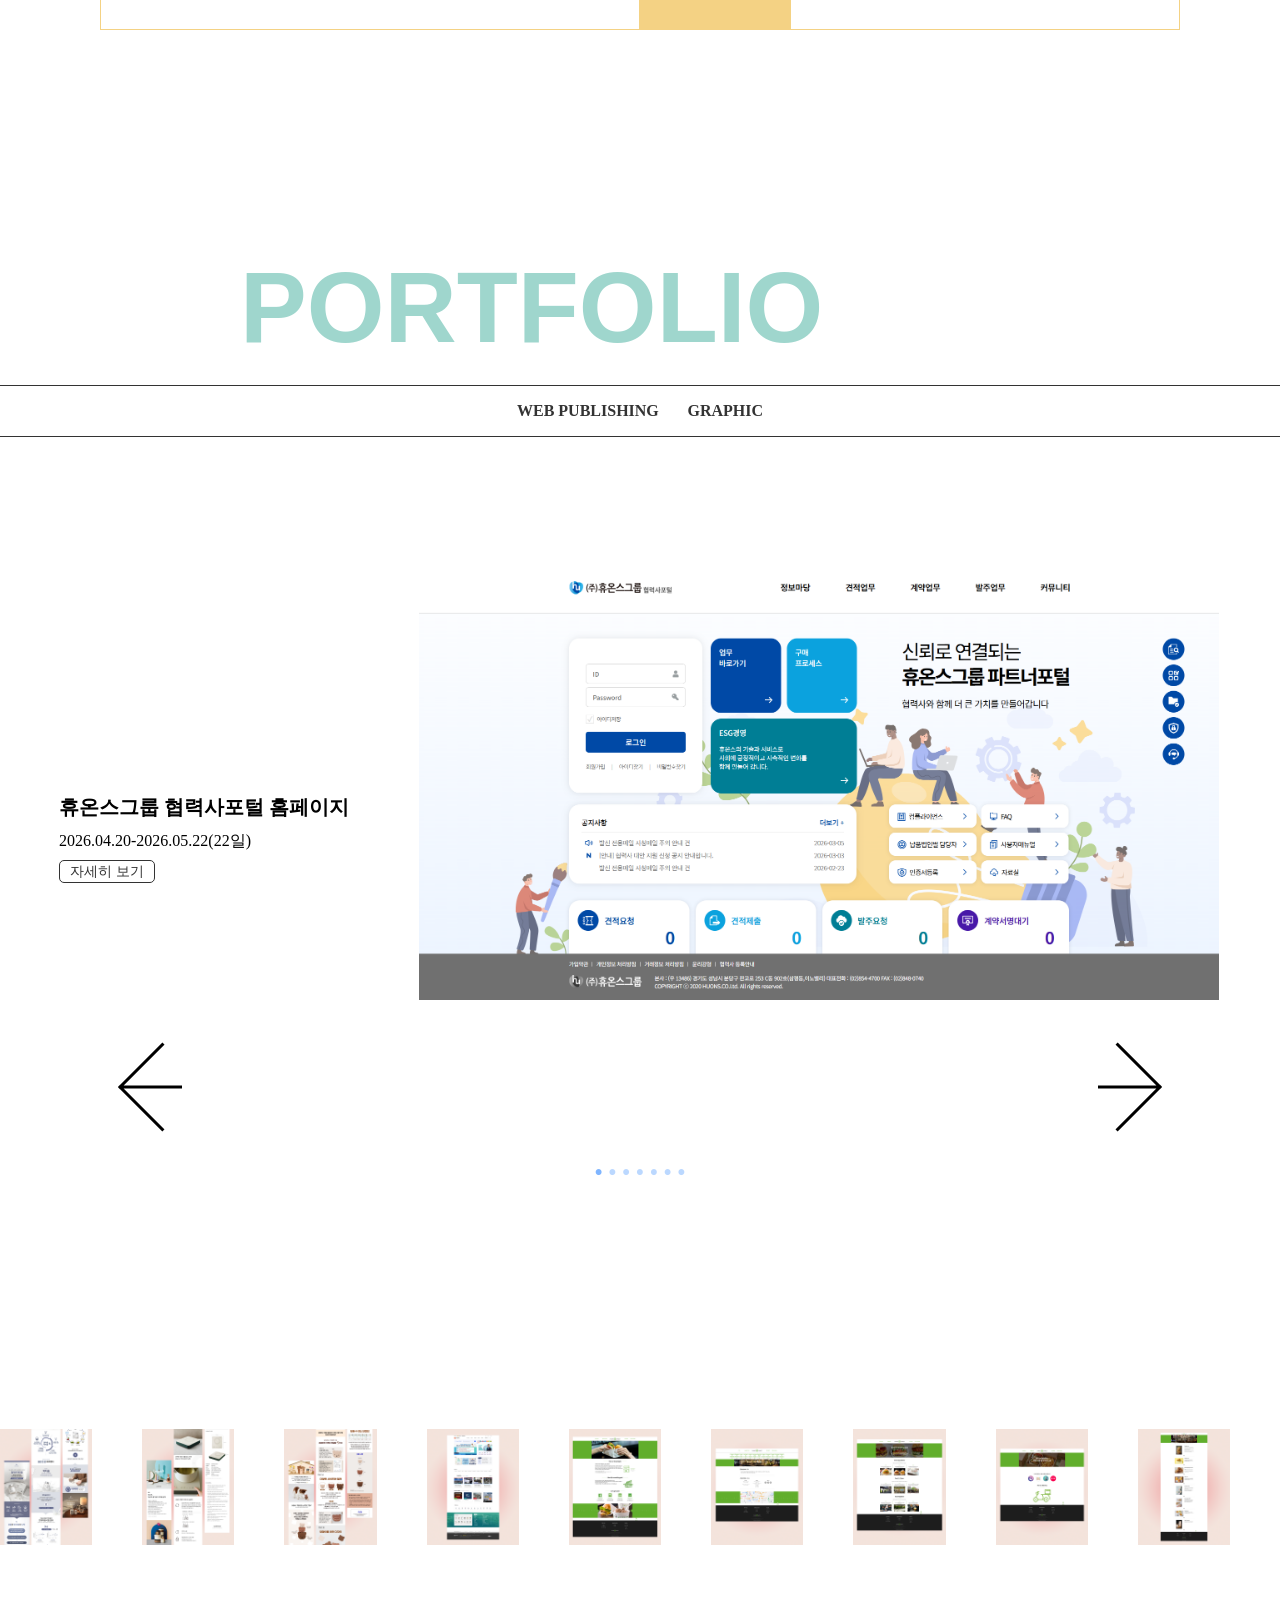
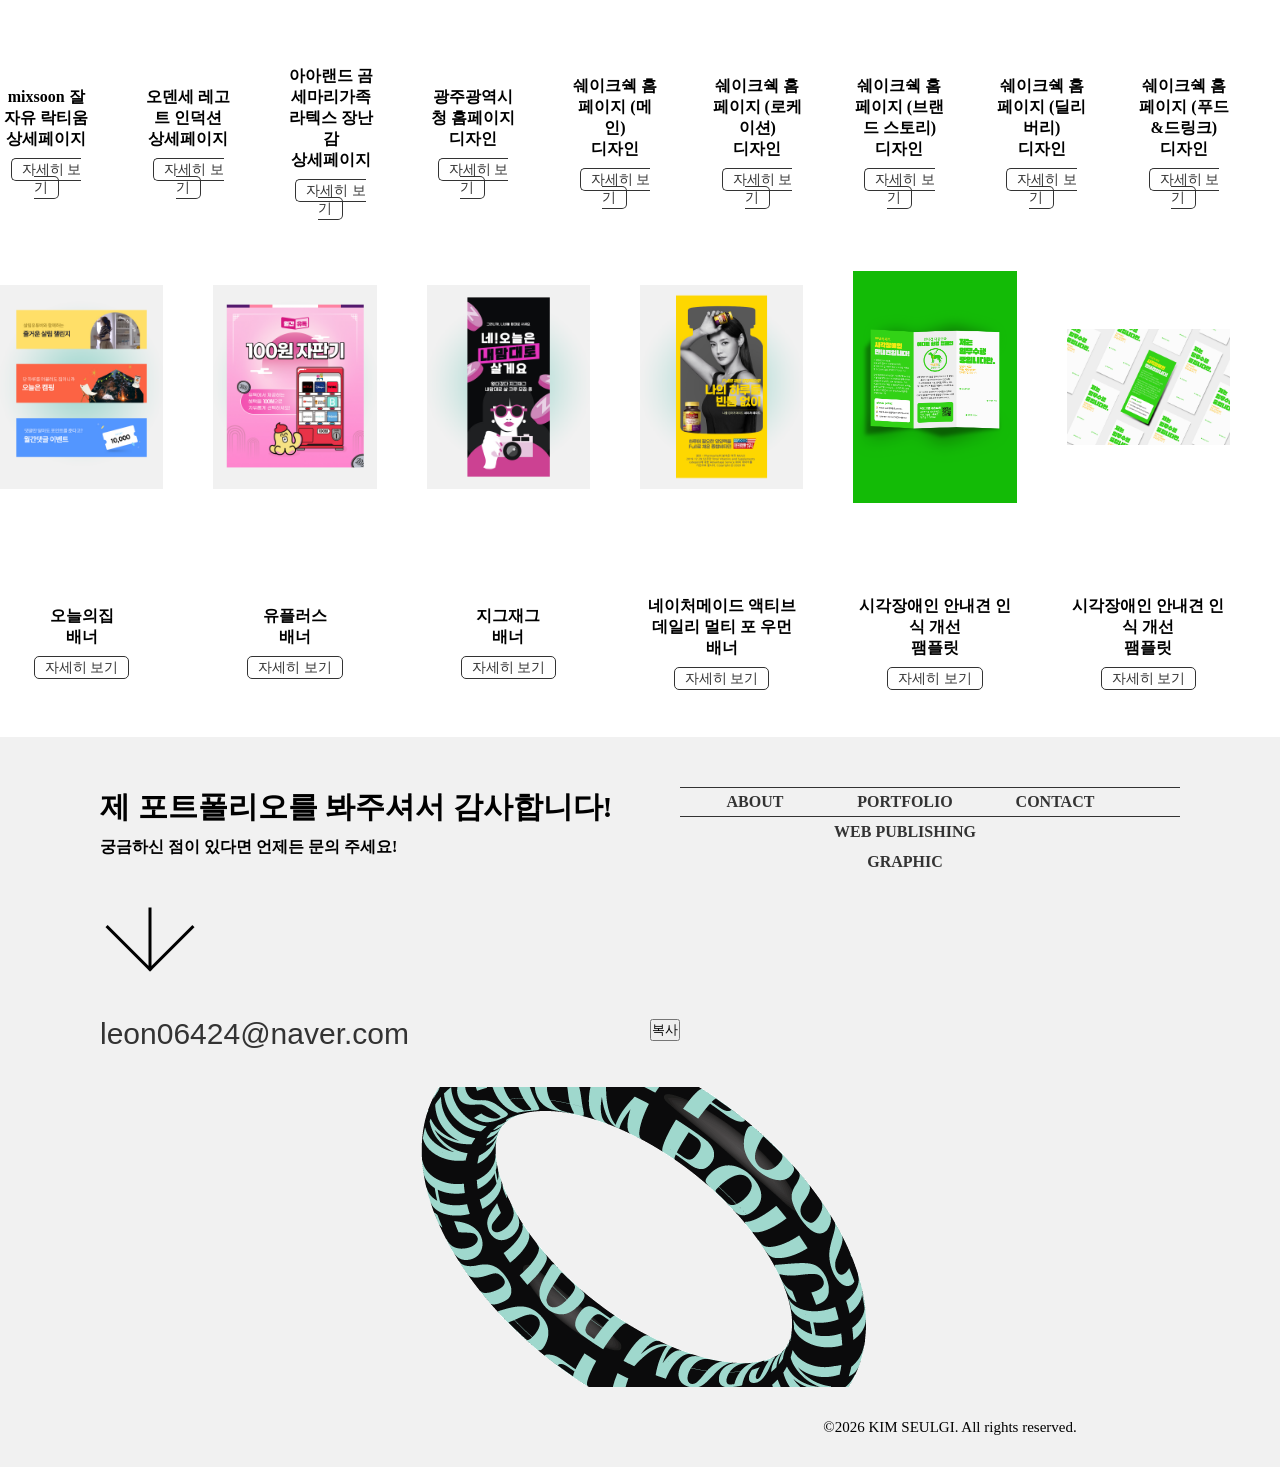
==== commit 387d7088: "fixed" ====
--- a/index.html
+++ b/index.html
@@ -393,6 +393,32 @@
                 slidesToScroll: 1, //한개씩 움직이기
                 autoplay: false, //자동움직이게 하기 true , 수동은 false
                 autoplaySpeed: 5000, //5초마다
+
+                infinite: true,
+
+                responsive: [
+                    {
+                        breakpoint: 1200, // 1200px 이하
+                        settings: {
+                            slidesToShow: 3,
+                            slidesToScroll: 1
+                        }
+                    },
+                    {
+                        breakpoint: 768, // 768px 이하
+                        settings: {
+                            slidesToShow: 2,
+                            slidesToScroll: 1
+                        }
+                    },
+                    {
+                        breakpoint: 480, // 480px 이하
+                        settings: {
+                            slidesToShow: 1,
+                            slidesToScroll: 1
+                        }
+                    }
+                ]
             });
 
             //slick
--- a/style.css
+++ b/style.css
@@ -24,7 +24,7 @@
 
 header{width: 100%; height: 50px; margin-top: 10px; border-top: 1px solid #333; border-bottom: 1px solid #333;}
 .af::after{content: ""; display: block; clear: both;}
-.header_left{width: 200px; height: 50px; position: absolute; left: 0; background: url(http://placehold.it/200x50) no-repeat;}
+.header_left{width: 200px; height: 50px; position: absolute; left: 0; background: url(./img/donut-logo.gif) no-repeat;}
 .header_left a{width: 200px; height: 50px;}
 nav{width: 600px; height: 50px; line-height: 50px; font-size: 16px; font-weight: 800; position: absolute; right: 100px; z-index: 9999; }
 nav ul{display: flex; justify-content: space-evenly;}
@@ -40,8 +40,10 @@
 .down{width: 150px; height: 150px; margin-left: 20px; background: url(./img/down.png) no-repeat center center; }
 .main h1{width: 100%; font-size: 200px; line-height: 150px; font-family: 'Syncopate', sans-serif;margin-top: 20px; letter-spacing: -20px; }
 
-.section2{width: 100%; height: 800px; background-color: #fff; display: flex; position: relative;}
-.about{width: 40%; height: 500px; display: flex; justify-content: space-evenly; position: absolute; top: 150px; left: 100px; box-sizing: border-box; border: 1px solid #f4d284;}
+.section2{width: 100%; height: 800px; background-color: #fff; display: flex; position: relative; padding: 100px;}
+.about{width: 50%; height: 500px; display: flex; justify-content: space-evenly; 
+  /* position: absolute; top: 150px; left: 100px;  */
+  box-sizing: border-box; border: 1px solid #f4d284;}
 .about_left{
   width: 100%;
   padding: 50px;
@@ -62,7 +64,9 @@
 /* .about_right{width: 25%; position: absolute; top: 50px; left: 50px;}
 .about_right img{display: block; object-fit: contain;} */
 
-.resume{width: 50%; height: 500px; position: absolute; top: 150px; right: 100px; display: flex; }
+.resume{width: 50%; height: 500px; 
+  /* position: absolute; top: 150px; right: 100px;  */
+  display: flex; }
 ul.tab_menu{ width: 150px; height: 100%; 
   /* position: absolute; left: 210px; */
 }
@@ -383,7 +387,7 @@
 .hidden2 {width: 150px;}
 .hidden2 li a{width: 150px;height: 50px;}
 
-.bottom_logo{width: 100%; height: 300px; background: url(http://placehold.it/1900x300) no-repeat center center; position: absolute; bottom: -650px;}
+.bottom_logo{width: 100%; height: 300px; background: url(./img/donut-logo.gif) no-repeat center center; position: absolute; bottom: -650px;}
 address{width: 300px; height: 80px; line-height: 80px; text-align: center; position: absolute; left: 800px; bottom: -730px; font-style: normal; font-size: 15px; }
 
 
@@ -414,6 +418,9 @@
 @media (max-width: 1200px) {
 
     /* 메인 타이틀 */
+    .main{
+      padding: 70px 5%;
+    }
     .main h1 {
         font-size: clamp(80px, 14vw, 160px);
         line-height: 1;
@@ -549,11 +556,13 @@
         left: 5%;
     }
 
-    .slide_prev_button {
+    .slide_prev_button,
+    .slick-prev {
         left: 4%;
     }
 
-    .slide_next_button {
+    .slide_next_button,
+    .slide_next {
         right: 4%;
     }
 
@@ -604,6 +613,53 @@
     }
 }
 
+/* =========================
+   태블릿: 1024px 이하
+========================= */
+@media (max-width: 1024px) {
+    .slide_item {
+        gap: 30px;
+        padding: 25px;
+        height: 650px;
+    }
+
+    .slide_item .img_box {
+        width: 60%;
+        height: 480px;
+    }
+
+    .slide_item .slide_txt {
+        width: 260px;
+        max-width: 38%;
+    }
+
+    .slide_item .slide_txt h4 {
+        font-size: 18px;
+    }
+
+    .slide_item .slide_txt p {
+        font-size: 14px;
+    }
+
+    @keyframes slideAnimation {
+        from {
+            transform: translateY(0);
+        }
+        to {
+            transform: translateY(calc(-100% + 480px));
+        }
+    }
+
+    .slide_prev_button, 
+    .slide_prev {
+        left: 20px;
+    }
+
+    .slide_next_button,
+    .slide_next {
+        right: 20px;
+    }
+}
 
 /* ========================================
    태블릿: 768px 이하
@@ -671,7 +727,9 @@
     .main_logo {
         min-height: 250px;
     }
-
+    .main{
+      padding: 35px 5%;
+    }
     .main h1 {
         font-size: clamp(48px, 12vw, 90px);
         letter-spacing: -0.07em;
@@ -830,7 +888,7 @@
     .slide_txt p,
     .slide_txt .port_btn {
         position: static;
-        margin: 12px 0;
+        /* margin: 12px 0; */
     }
 
     .slide_txt h4 {
@@ -847,7 +905,7 @@
         margin-top: 20px;
     }
 
-    .slide_item.item1 img,
+    /* .slide_item.item1 img,
     .slide_item.item2 img,
     .slide_item.item3 img,
     .slide_item.item4 img,
@@ -862,7 +920,7 @@
         right: auto;
         object-fit: contain;
         order: 2;
-    }
+    } */
 
     .slide_item img:hover {
         animation: none;
@@ -875,13 +933,13 @@
         bottom: 15px;
     }
 
-    .slide_prev_button {
+    /* .slide_prev_button {
         left: calc(50% - 70px);
     }
 
     .slide_next_button {
         right: calc(50% - 70px);
-    }
+    } */
 
     .slide_pagination {
         bottom: 0;
@@ -911,6 +969,8 @@
 
     .port_btn a {
         display: inline-block;
+        width: auto;
+        height: auto;
         margin: 0;
         font-size: 13px;
     }
@@ -990,6 +1050,9 @@
         top: auto;
         right: auto;
         padding: 10px;
+        display: flex;
+        align-items: center;
+        justify-content: center;
     }
 
     .foot_right > ul {
@@ -1002,9 +1065,14 @@
         height: auto;
         padding: 5px;
     }
+    .foot_right ul li a{
+      height: fit-content;
+      font-size: 12px;
+    }
 
     .hidden2 {
         max-width: 100%;
+        width: auto;
     }
 
     .bottom_logo {
@@ -1024,6 +1092,69 @@
         text-align: center;
         font-size: 12px;
     }
+
+    .slide_item {
+        flex-direction: column;
+        justify-content: center;
+        gap: 20px;
+        height: auto;
+        min-height: 650px;
+        padding: 30px 20px 100px;
+    }
+
+    .slide_item .img_box {
+        width: 100%;
+        max-width: 500px;
+        height: 350px;
+        flex-shrink: 0;
+    }
+
+    .slide_item .slide_txt {
+        width: 100%;
+        max-width: 500px;
+        text-align: center;
+    }
+
+    .slide_item .slide_txt h4 {
+        font-size: 18px;
+        line-height: 1.5;
+    }
+
+    .slide_item .slide_txt p {
+        font-size: 14px;
+    }
+
+    /* 모바일에서는 호버 대신 이미지 터치 시에도 동작하도록 */
+    .slide_item .img_box:hover img,
+    .slide_item .img_box:active img {
+        animation: slideAnimation 6s linear forwards;
+    }
+
+    @keyframes slideAnimation {
+        from {
+            transform: translateY(0);
+        }
+        to {
+            transform: translateY(calc(-100% + 350px));
+        }
+    }
+
+    .slide_button {
+        width: 45px;
+        height: 45px;
+        bottom: 20px;
+        background-size: contain;
+    }
+
+    .slide_prev_button,
+    .slide_prev {
+        left: 15px;
+    }
+
+    .slide_next_button,
+    .slide_next {
+        right: 15px;
+    }
 }
 
 
@@ -1044,7 +1175,9 @@
         min-height: 180px;
         padding: 15px 10px 25px;
     }
-
+    .main{
+      padding: 25px 4%;
+    }
     .main h1 {
         font-size: clamp(38px, 11vw, 55px);
         letter-spacing: -0.06em;
@@ -1137,13 +1270,15 @@
         height: 42px;
     }
 
-    .slide_prev_button {
+    /* .slide_prev_button,
+    .slide_prev {
         left: calc(50% - 55px);
     }
 
-    .slide_next_button {
+    .slide_next_button,
+    .slide_next {
         right: calc(50% - 55px);
-    }
+    } */
 
     /* 그래픽 카드를 한 줄에 하나씩 */
     .your-class {
@@ -1181,4 +1316,40 @@
     .bottom_logo {
         height: 100px;
     }
-}
+
+    .slide_item {
+        gap: 15px;
+        padding: 20px 15px 85px;
+        min-height: 550px;
+    }
+
+    .slide_item .img_box {
+        height: 280px;
+    }
+
+    .slide_item .slide_txt h4 {
+        font-size: 16px;
+    }
+
+    .slide_item .slide_txt p {
+        font-size: 12px;
+    }
+
+    .slide_item .slide_txt .port_btn a {
+        font-size: 13px;
+    }
+
+    .slide_button {
+        width: 35px;
+        height: 35px;
+    }
+
+    @keyframes slideAnimation {
+        from {
+            transform: translateY(0);
+        }
+        to {
+            transform: translateY(calc(-100% + 280px));
+        }
+    }
+}
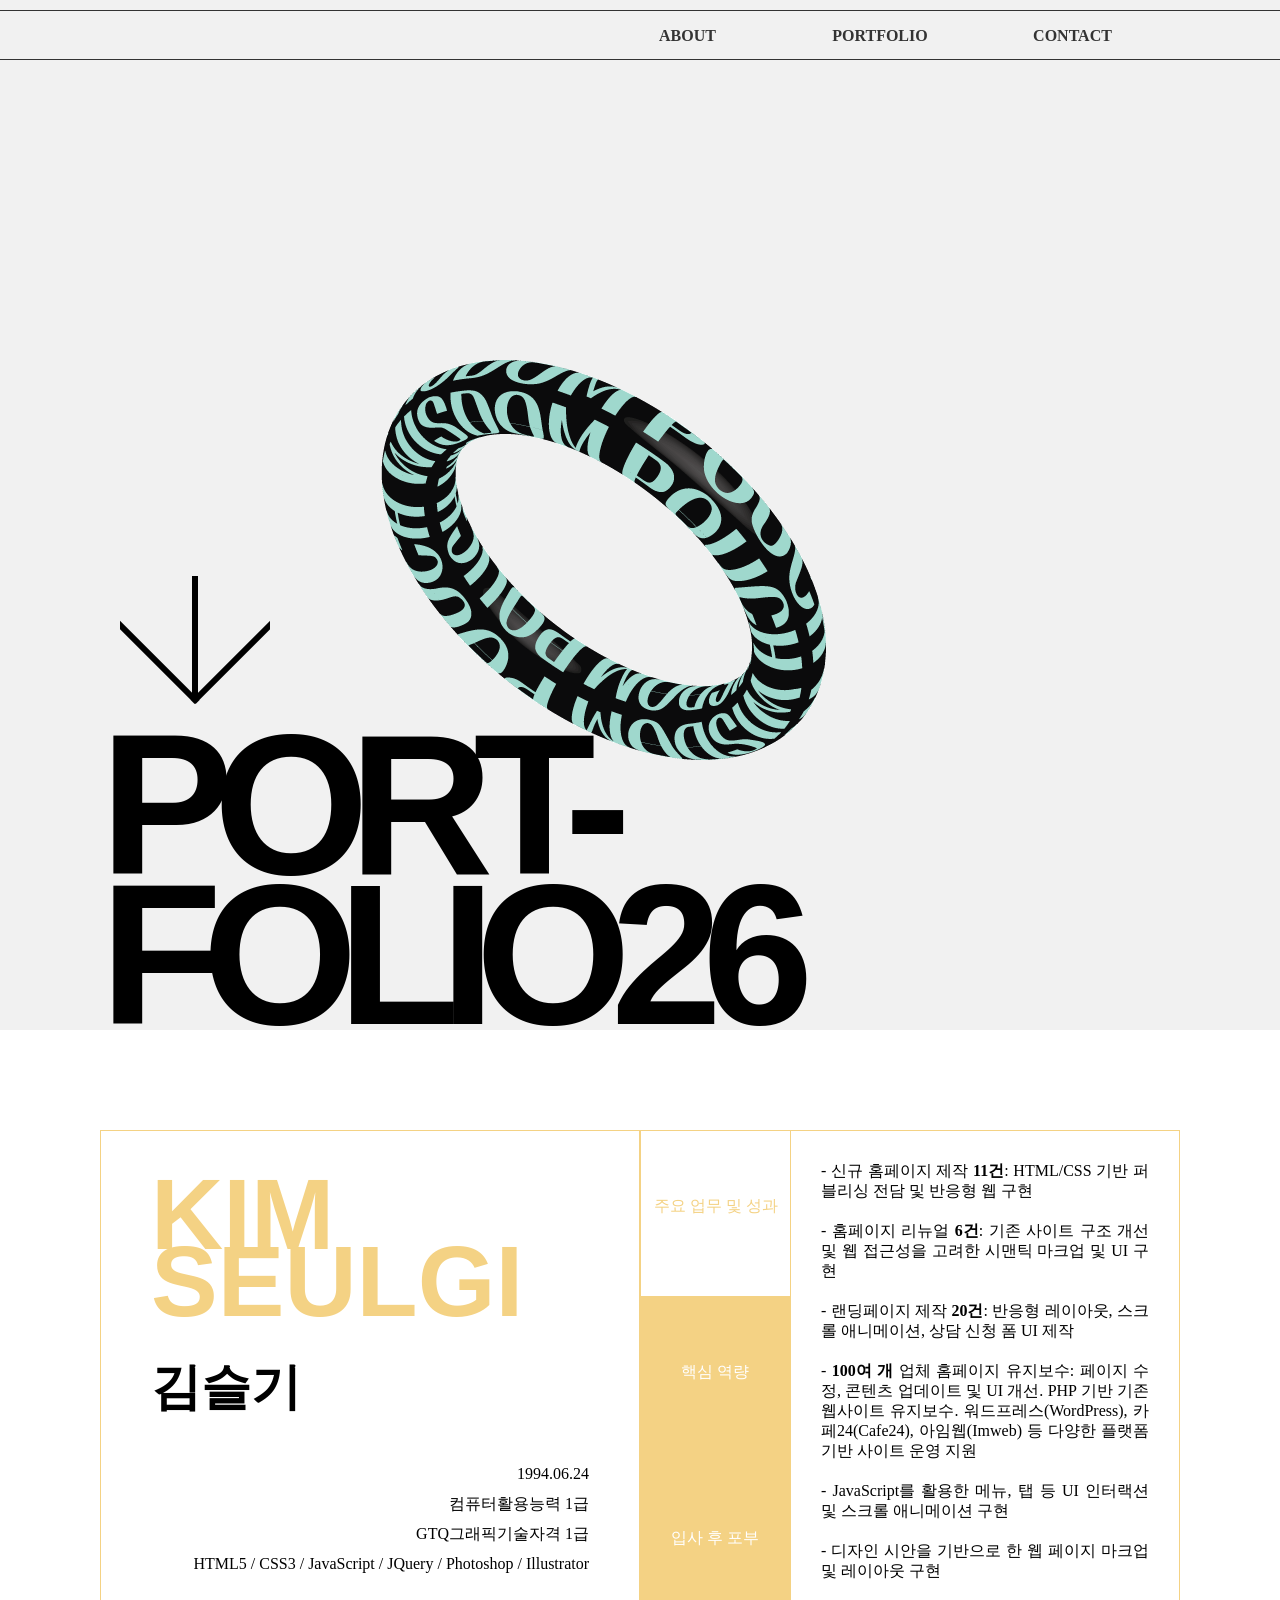
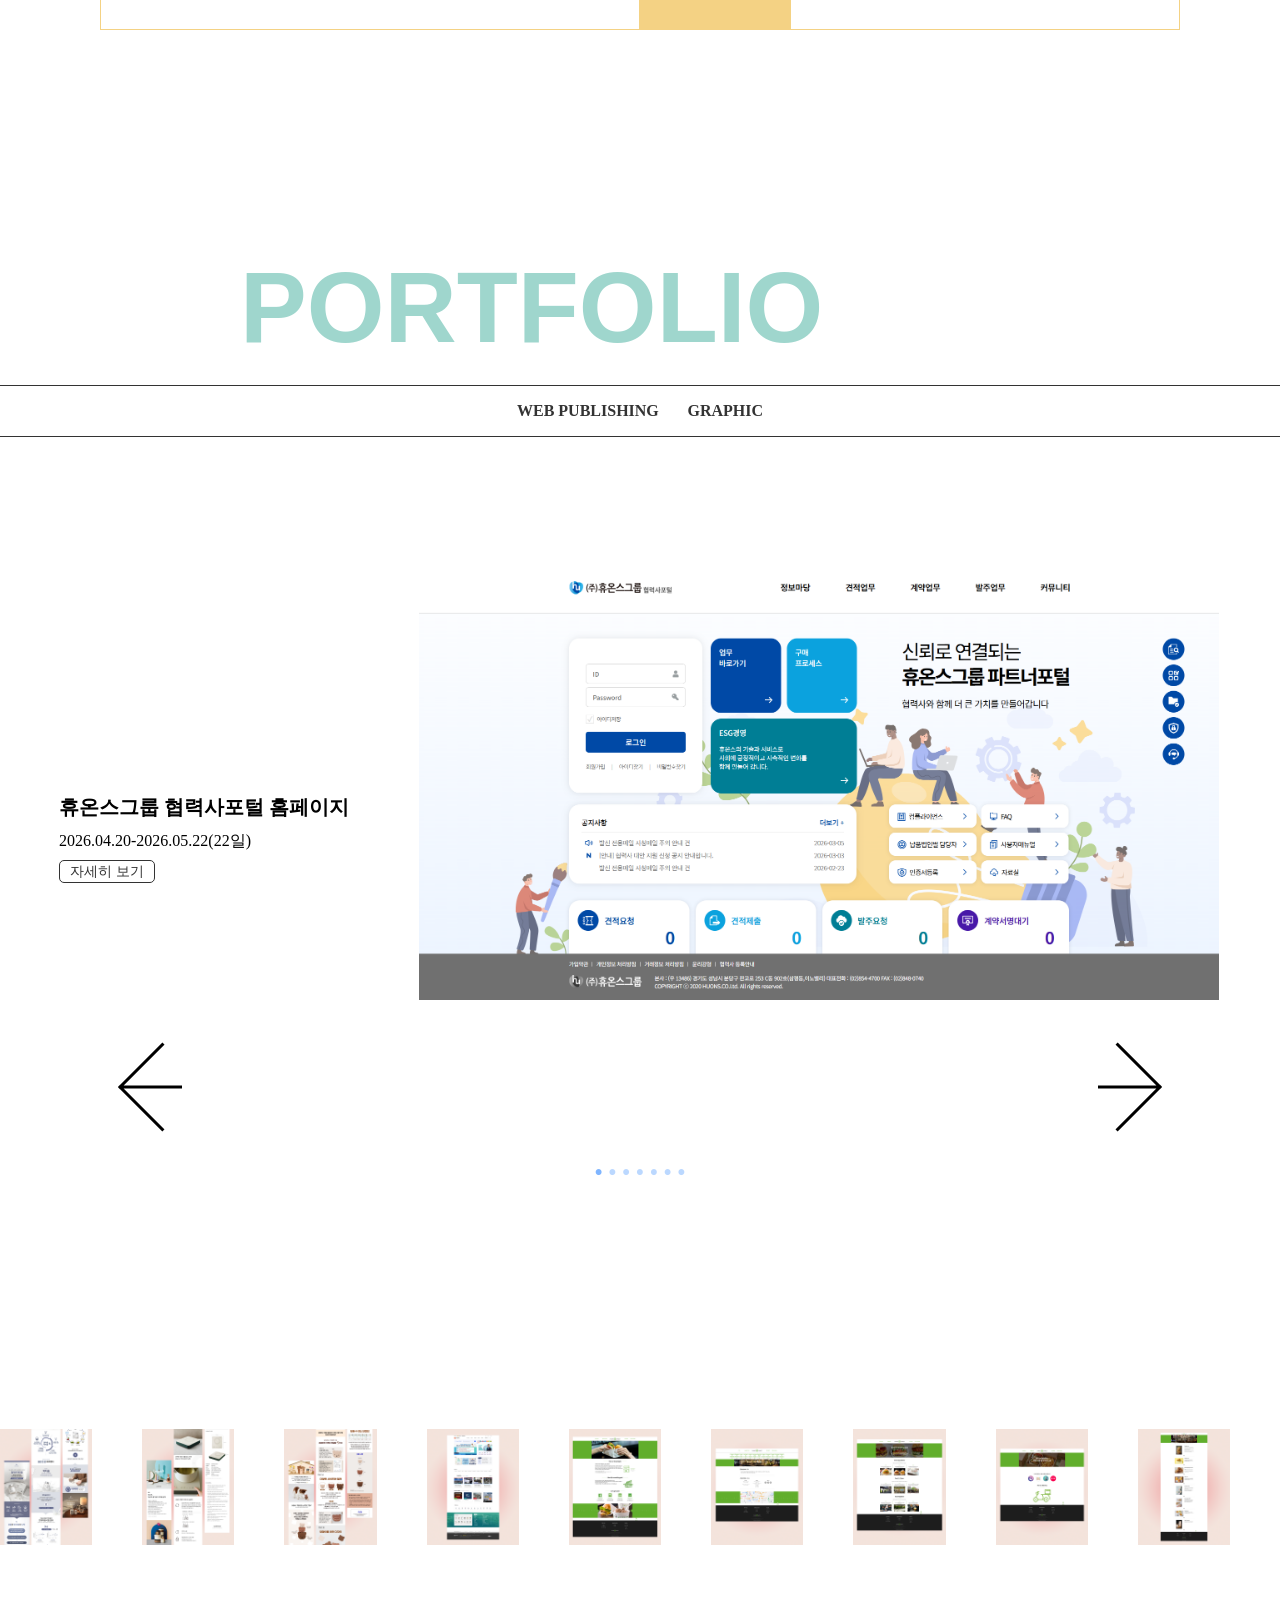
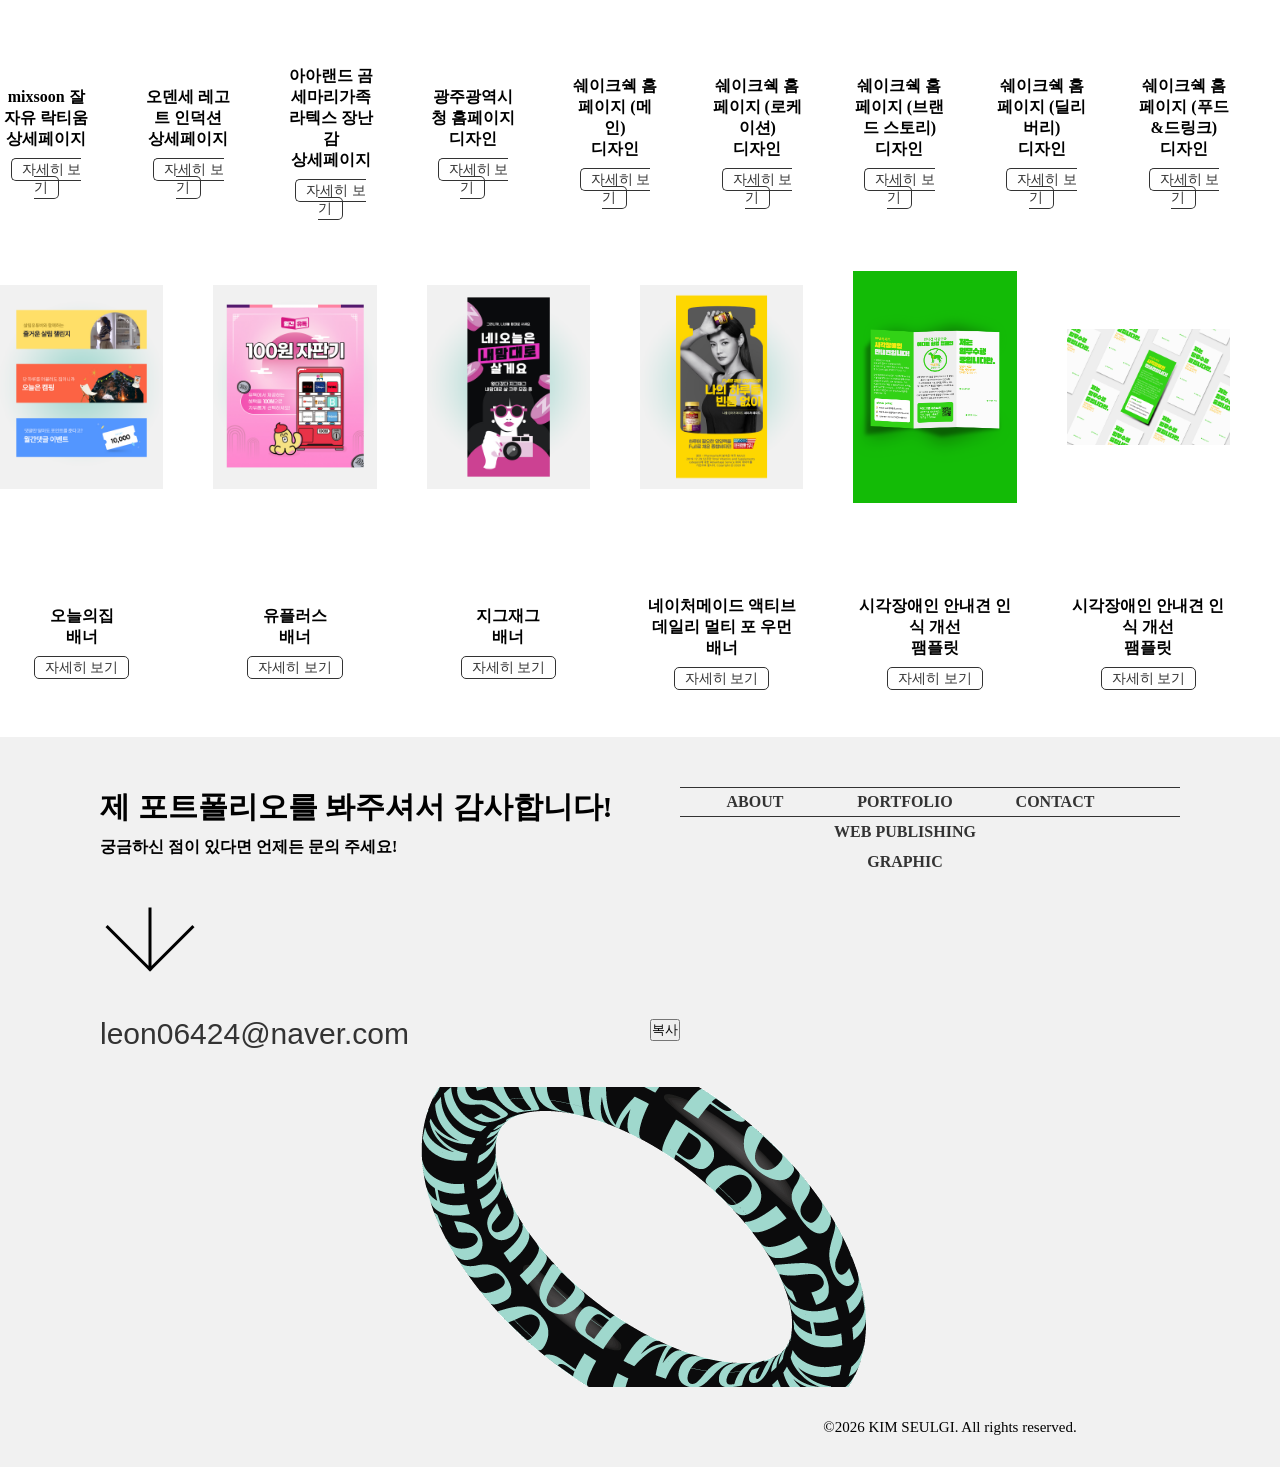
==== commit a1264067: "top logo fixed" ====
--- a/index.html
+++ b/index.html
@@ -41,7 +41,9 @@
     <section>
         <div class="section1">
             <div class="main af">
-                <div class="main_logo"></div>
+                <div class="main_logo">
+                    <img src="./img/donut-logo.gif" alt="logo image">
+                </div>
                 <div class="down"></div>
                 <h1 id="anchor1">PORT-<br>FOLIO26</h1>
             </div>
--- a/style.css
+++ b/style.css
@@ -24,7 +24,9 @@
 
 header{width: 100%; height: 50px; margin-top: 10px; border-top: 1px solid #333; border-bottom: 1px solid #333;}
 .af::after{content: ""; display: block; clear: both;}
-.header_left{width: 200px; height: 50px; position: absolute; left: 0; background: url(./img/donut-logo.gif) no-repeat;}
+.header_left{width: 200px; height: 50px; position: absolute; left: 0; 
+  /* background: url(./img/donut-logo.gif) no-repeat; */
+}
 .header_left a{width: 200px; height: 50px;}
 nav{width: 600px; height: 50px; line-height: 50px; font-size: 16px; font-weight: 800; position: absolute; right: 100px; z-index: 9999; }
 nav ul{display: flex; justify-content: space-evenly;}
@@ -417,6 +419,17 @@
 /* 큰 화면 및 작은 노트북 */
 @media (max-width: 1200px) {
 
+  /* 헤더 */
+  .header_left{
+    display: flex;
+    justify-content: center;
+    align-items: center;
+  }
+  .header_left a{
+    background: url(./img/donut-logo.gif) center no-repeat;
+    background-size: contain;
+    background-position-x: center;
+  }
     /* 메인 타이틀 */
     .main{
       padding: 70px 5%;
@@ -556,15 +569,14 @@
         left: 5%;
     }
 
-    .slide_prev_button,
-    .slick-prev {
+    .slide_prev_button {
         left: 4%;
     }
 
-    .slide_next_button,
-    .slide_next {
+    .slide_next_button{
         right: 4%;
     }
+
 
     /* 그래픽 포트폴리오 */
     .your-class {
@@ -590,6 +602,12 @@
 
     .port_btn a {
         margin-left: 0;
+    }
+    .slick-prev{
+      left: 0%;
+    }
+    .slick-next {
+      right: 0%;
     }
 
     /* 푸터 */
@@ -650,13 +668,11 @@
         }
     }
 
-    .slide_prev_button, 
-    .slide_prev {
+    .slick-prev_button {
         left: 20px;
     }
 
-    .slide_next_button,
-    .slide_next {
+    .slide_next_button {
         right: 20px;
     }
 }
@@ -1146,13 +1162,11 @@
         background-size: contain;
     }
 
-    .slide_prev_button,
-    .slide_prev {
+    .slide_prev_button {
         left: 15px;
     }
 
-    .slide_next_button,
-    .slide_next {
+    .slide_next_button {
         right: 15px;
     }
 }
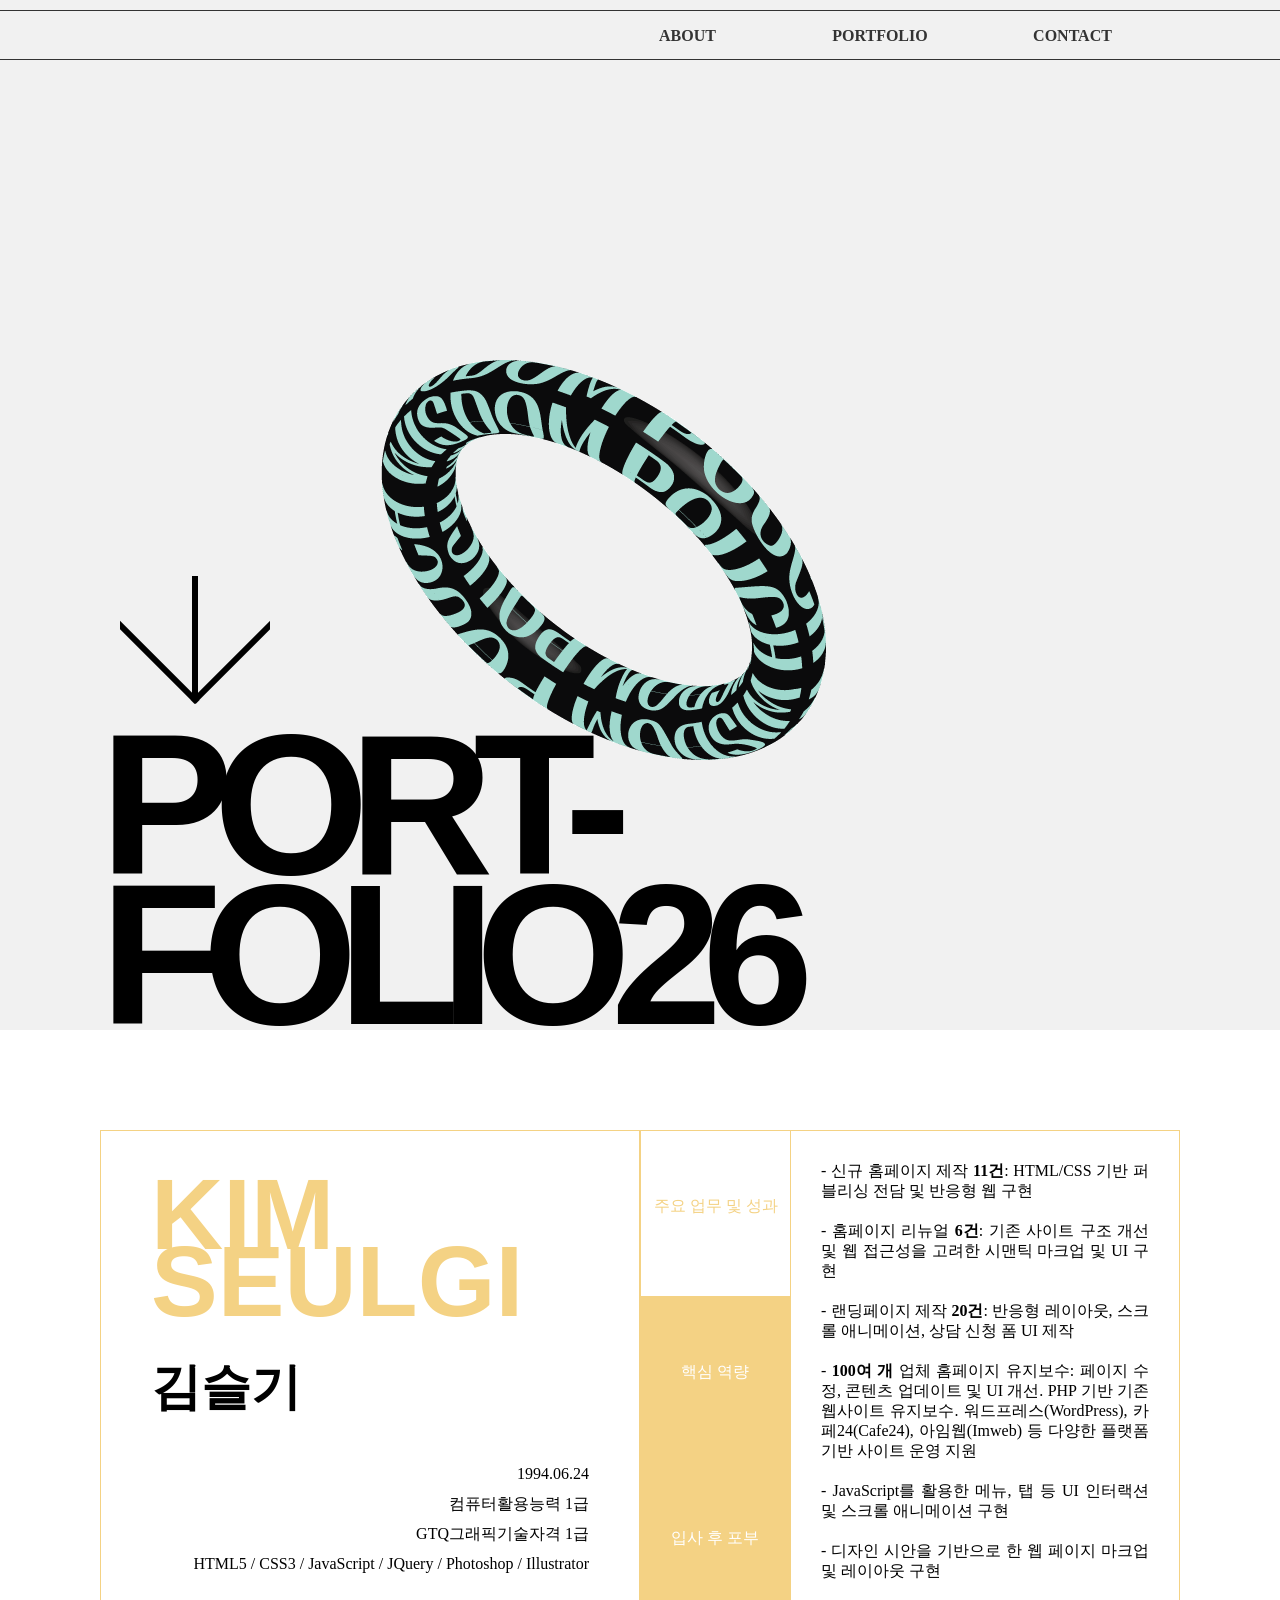
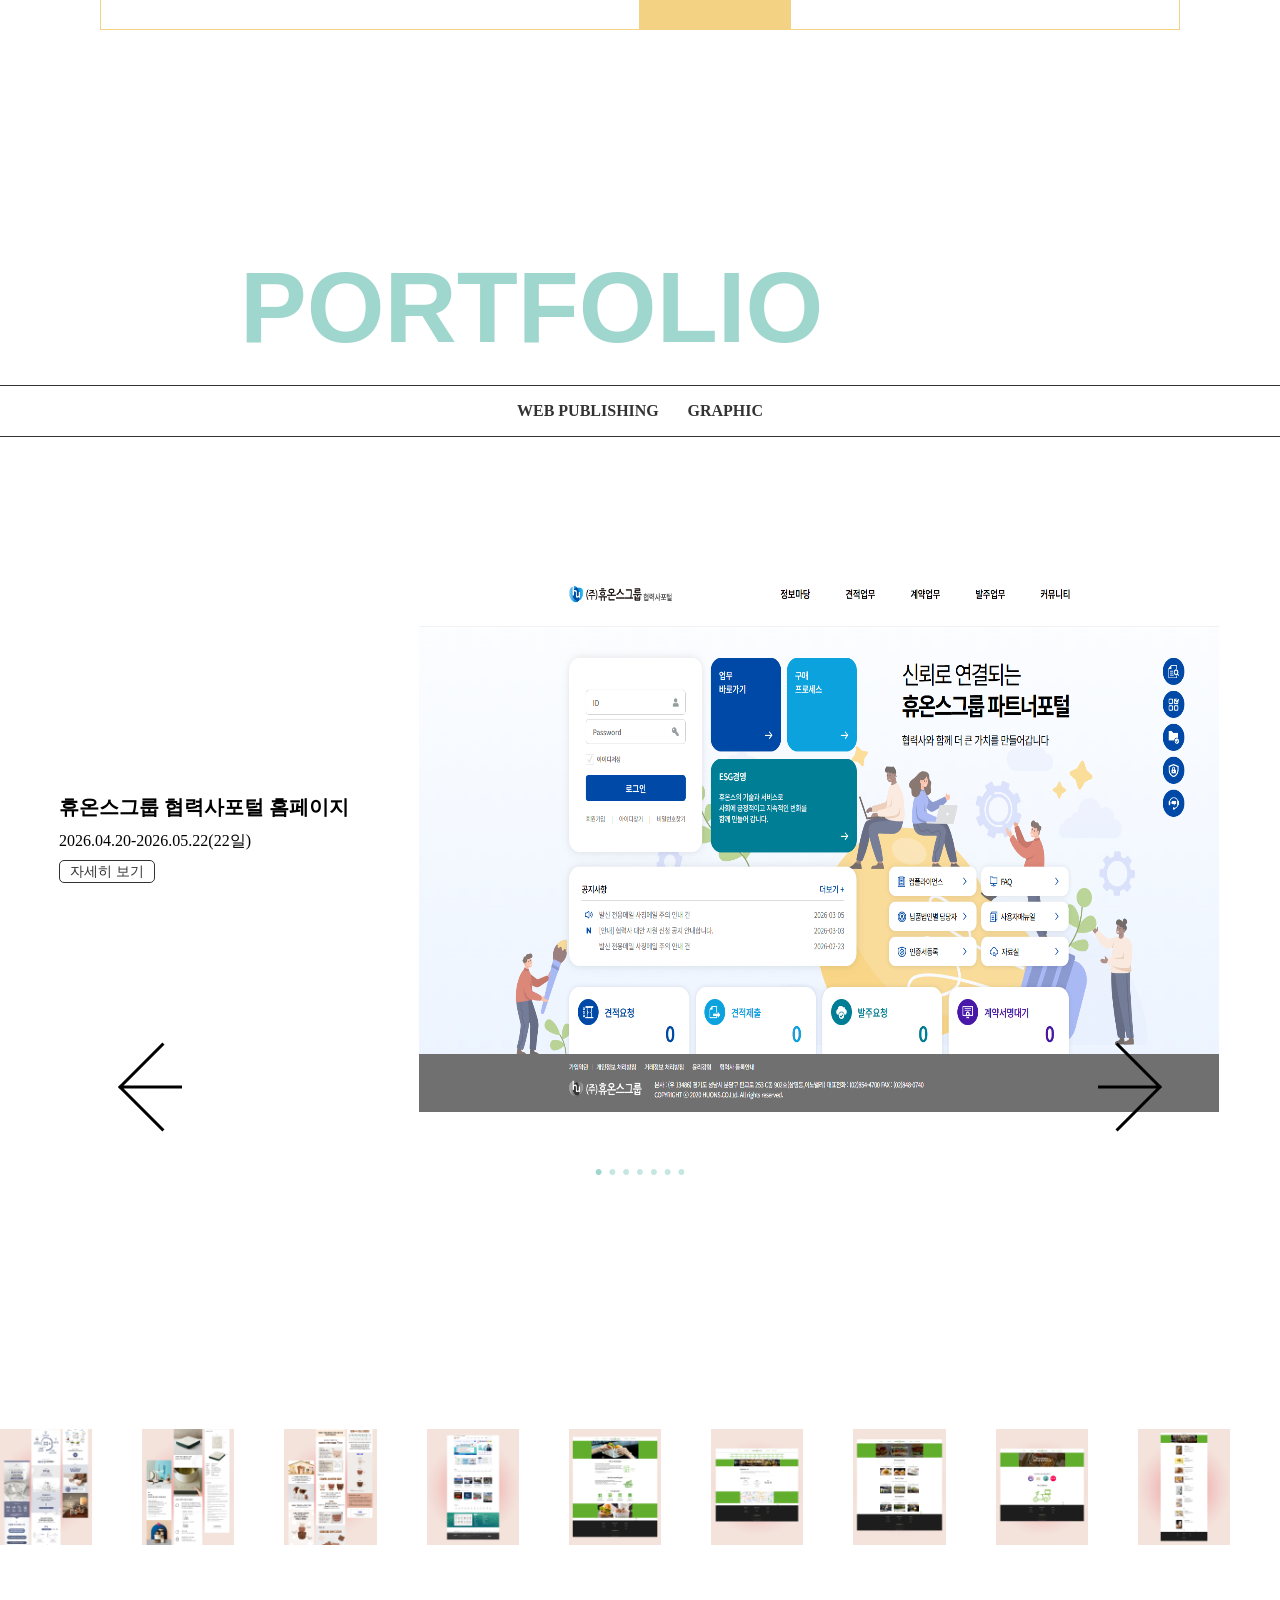
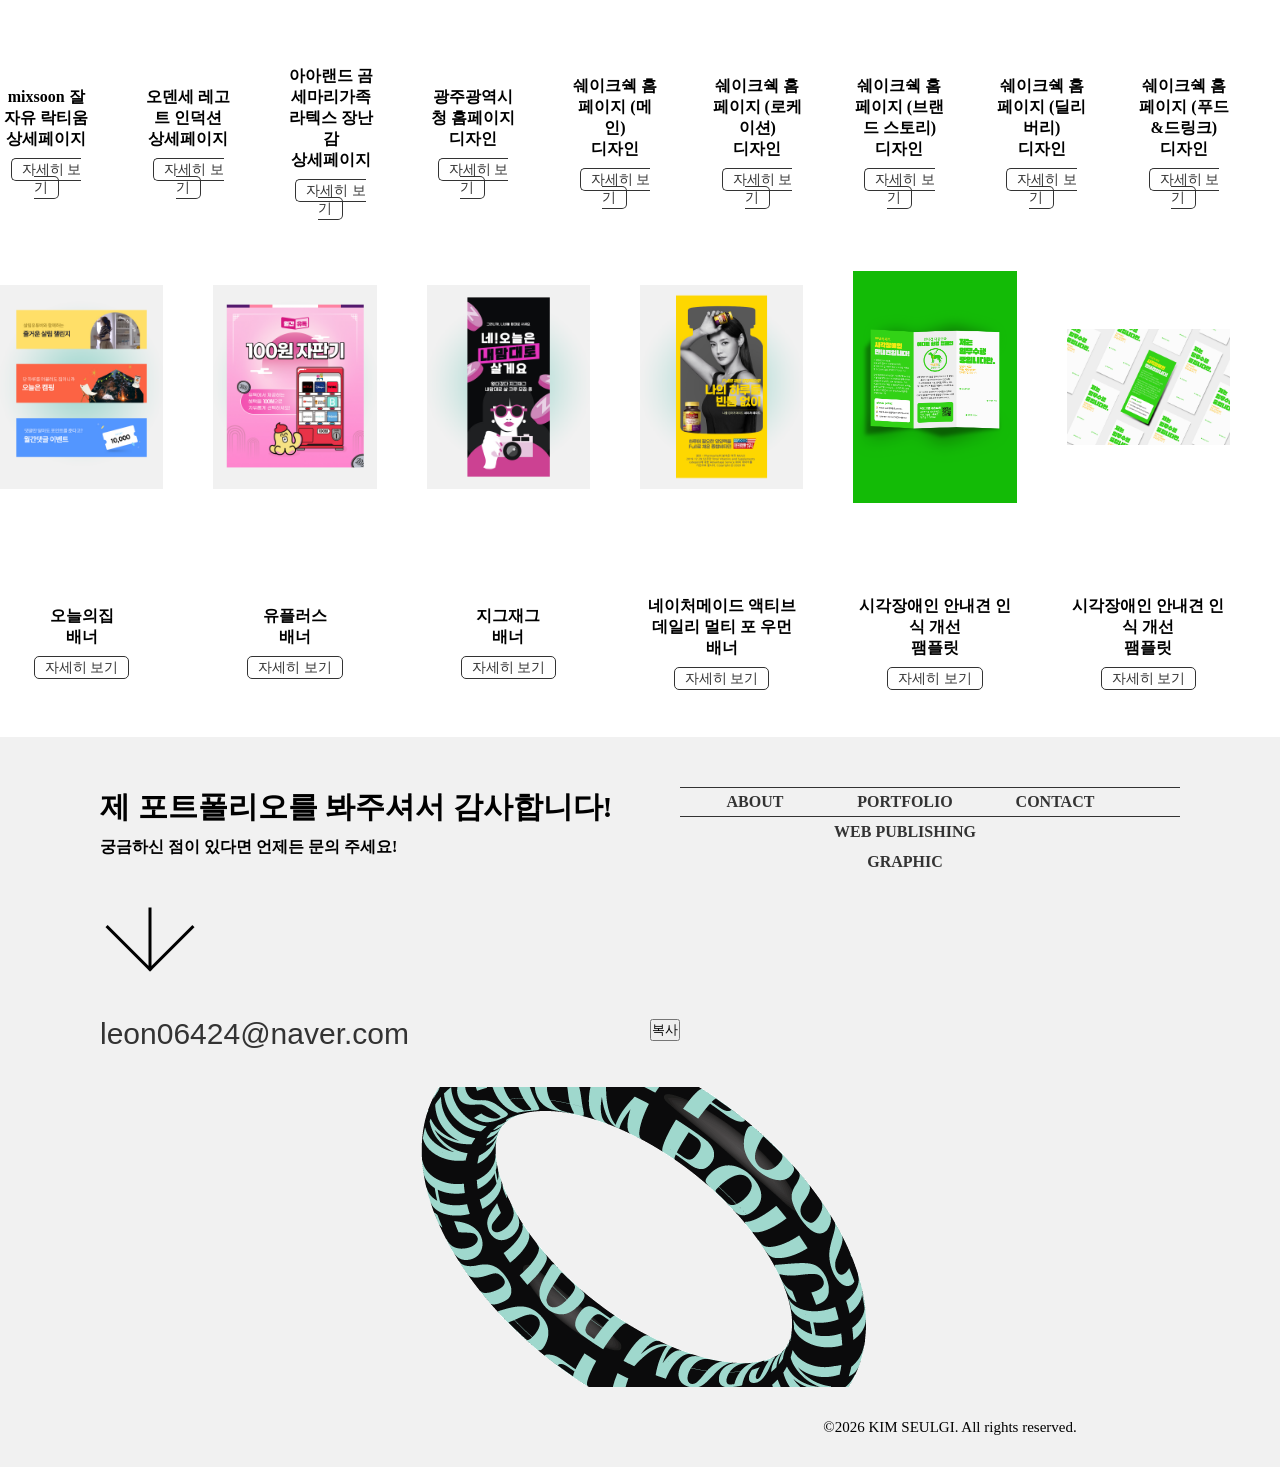
==== commit 534a8940: "fixed" ====
--- a/index.html
+++ b/index.html
@@ -438,10 +438,7 @@
             //.slick-arrow 의 버튼 크기를 가로크기 60px 세로크기 40  배경색 흰색에 opacity50%  css변경
 
             $(".slick-arrow").css({
-                "width": "60px",
-                "height": "60px",
-                "background": "rgba(255,255,255,.2)",
-                "font-size": "40px",
+                "font-size": "0px",
                 "border": "0"
             });
 
--- a/style.css
+++ b/style.css
@@ -176,9 +176,6 @@
   .slide_txt p{font-size: 16px; 
     /* position: absolute; top: 100px; */
   }
-  .slide_txt .port_btn{
-    /* position: absolute; top: 150px; left: -100px; */
-  }
   .slide_txt .port_btn a{
     margin-left: 0px;
   }
@@ -217,6 +214,8 @@
     overflow: hidden;
     flex-shrink: 0;
     position: relative;
+    display: flex;
+    justify-content: center;
 }
 
 /* 긴 상세페이지 이미지 */
@@ -269,13 +268,13 @@
   }
   .slide_pagination > li {
     /* 현재 슬라이드가 아닌 것은 투명도 부여 */
-    color: #7fb5ff88;
+    color: rgba(159, 214, 205, 0.6);
     cursor: pointer;
     font-size: 25px;
   }
   .slide_pagination > li.active {
     /* 현재 슬라이드 색상은 투명도 없이 */
-    color: #7fb5ff;
+    color: #9fd6cd;
   }
   
   .slide_item_duplicate {
@@ -316,8 +315,46 @@
 .pop{display: none; width: 600px; height: 800px; background-color: lightblue; position: absolute; top: 50%; left: 50%; transform: translate(-50%,-50%); z-index: 8888;}
 .close{width: 50px; height: 25px; position: absolute; top: 10px; right: -180px; border: 1px solid #333; border-radius: 5px; text-align: center; background-color: #f4e3dc;}
 .slick-arrow { z-index: 100; position: absolute; top: 50%; transform: translateY(-50%); }
-.slick-prev { left: 100px;}
-.slick-next { right: 100px;}
+/* Slick 이전 버튼 */
+.your-class .slick-prev {
+    left: 100px;
+    z-index: 10;
+    width: 100px;
+    height: 100px;
+    background: url("./img/prev.png") no-repeat center center !important;
+    background-size: contain !important;
+}
+
+/* Slick 다음 버튼 */
+.your-class .slick-next {
+    right: 100px;
+    z-index: 10;
+    width: 100px;
+    height: 100px;
+    background: url("./img/next.png") no-repeat center center !important;
+    background-size: contain !important;
+
+}
+
+/* Slick 기본 화살표 모양 제거 */
+.your-class .slick-prev::before,
+.your-class .slick-next::before {
+    display: none;
+    content: "";
+}
+
+/* 마우스 호버 시에도 이미지 유지 */
+.your-class .slick-prev:hover,
+.your-class .slick-prev:focus {
+    background: url("./img/prev.png") no-repeat center center !important;
+    background-size: contain !important;
+}
+
+.your-class .slick-next:hover,
+.your-class .slick-next:focus {
+    background: url("./img/next.png") no-repeat center center !important;
+    background-size: contain !important;
+}
 
 /* 자세히 보기 모달창 */
 .image_modal {
@@ -444,7 +481,6 @@
     .main_logo {
         height: auto;
         min-height: 300px;
-        padding-bottom: 40px;
     }
 
     /* ABOUT */
@@ -549,7 +585,7 @@
     }
 
     /* 슬라이더 */
-    .slide_item.item1 img,
+    /* .slide_item.item1 img,
     .slide_item.item2 img,
     .slide_item.item3 img,
     .slide_item.item4 img,
@@ -561,7 +597,7 @@
         right: 4%;
         top: 0;
         object-fit: contain;
-    }
+    } */
 
     .slide_txt {
         width: 38%;
@@ -596,6 +632,8 @@
         object-fit: contain;
     }
 
+    .your-class > div.slick-list{width: 100%;}
+
     .GRAPHIC_text h4 {
         width: 100%;
     }
@@ -603,11 +641,11 @@
     .port_btn a {
         margin-left: 0;
     }
-    .slick-prev{
-      left: 0%;
-    }
-    .slick-next {
-      right: 0%;
+    .your-class .slick-prev{
+      left: 4%;
+    }
+    .your-class .slick-next {
+      right: 4%;
     }
 
     /* 푸터 */
@@ -675,6 +713,13 @@
     .slide_next_button {
         right: 20px;
     }
+
+    .your-class .slick-prev{
+      left: 20px;
+    }
+    .your-class .slick-next {
+      right: 20px;
+    }
 }
 
 /* ========================================
@@ -837,6 +882,10 @@
         width: 33.333%;
         height: 55px;
         font-size: 14px;
+    }
+    ul.tab_menu li.on{
+      border-right: 1px solid #f4d284 !important;
+      border-bottom: 0 !important;
     }
 
     ul.tab_con {
@@ -957,6 +1006,7 @@
         right: calc(50% - 70px);
     } */
 
+
     .slide_pagination {
         bottom: 0;
     }
@@ -964,6 +1014,7 @@
     /* 그래픽 포트폴리오 */
     .section4 {
         margin: 25px 0;
+        padding: 0;
     }
 
     .your-class div {
@@ -988,9 +1039,14 @@
         width: auto;
         height: auto;
         margin: 0;
+        padding: 5px 10px;
         font-size: 13px;
     }
-
+    .your-class .slick-prev,
+    .your-class .slick-next {
+      width: 55px !important;
+      height: 55px !important;
+    }
     /* 모달 */
     .image_modal {
         padding: 15px;
@@ -1016,6 +1072,7 @@
     .foot {
         display: flex;
         flex-direction: column;
+        align-items: center;
         gap: 25px;
         padding: 30px 5%;
     }
@@ -1043,7 +1100,8 @@
     }
 
     .foot_left input {
-        max-width: 100%;
+        max-width: fit-content;
+        padding: 2px 5px;
     }
 
     .foot_left p img {
@@ -1055,6 +1113,7 @@
     #copyTxt {
         font-size: 20px;
         overflow-wrap: anywhere;
+        letter-spacing: -1.2px;
     }
 
     .foot_right {
@@ -1065,7 +1124,7 @@
         position: relative;
         top: auto;
         right: auto;
-        padding: 10px;
+        padding: 5px;
         display: flex;
         align-items: center;
         justify-content: center;
@@ -1095,7 +1154,7 @@
         height: 150px;
         position: relative;
         bottom: auto;
-        background-size: cover;
+        background-size: contain;
     }
 
     address {
@@ -1169,6 +1228,13 @@
     .slide_next_button {
         right: 15px;
     }
+
+    .your-class .slick-prev{
+      left: 15px;
+    }
+    .your-class .slick-next {
+      right: 15px;
+    }
 }
 
 
@@ -1187,7 +1253,6 @@
 
     .main_logo {
         min-height: 180px;
-        padding: 15px 10px 25px;
     }
     .main{
       padding: 25px 4%;
@@ -1269,14 +1334,14 @@
         font-size: 13px;
     }
 
-    .slide_item.item1 img,
+    /* .slide_item.item1 img,
     .slide_item.item2 img,
     .slide_item.item3 img,
     .slide_item.item4 img,
     .slide_item.item5 img,
     .slide_item.item6 img {
         height: 280px;
-    }
+    } */
 
     .slide_prev_button,
     .slide_next_button {
@@ -1293,7 +1358,11 @@
     .slide_next {
         right: calc(50% - 55px);
     } */
-
+    .your-class .slick-prev,
+    .your-class .slick-next {
+      width: 42px !important;
+      height: 42px !important;
+    }
     /* 그래픽 카드를 한 줄에 하나씩 */
     .your-class {
         display: flex;
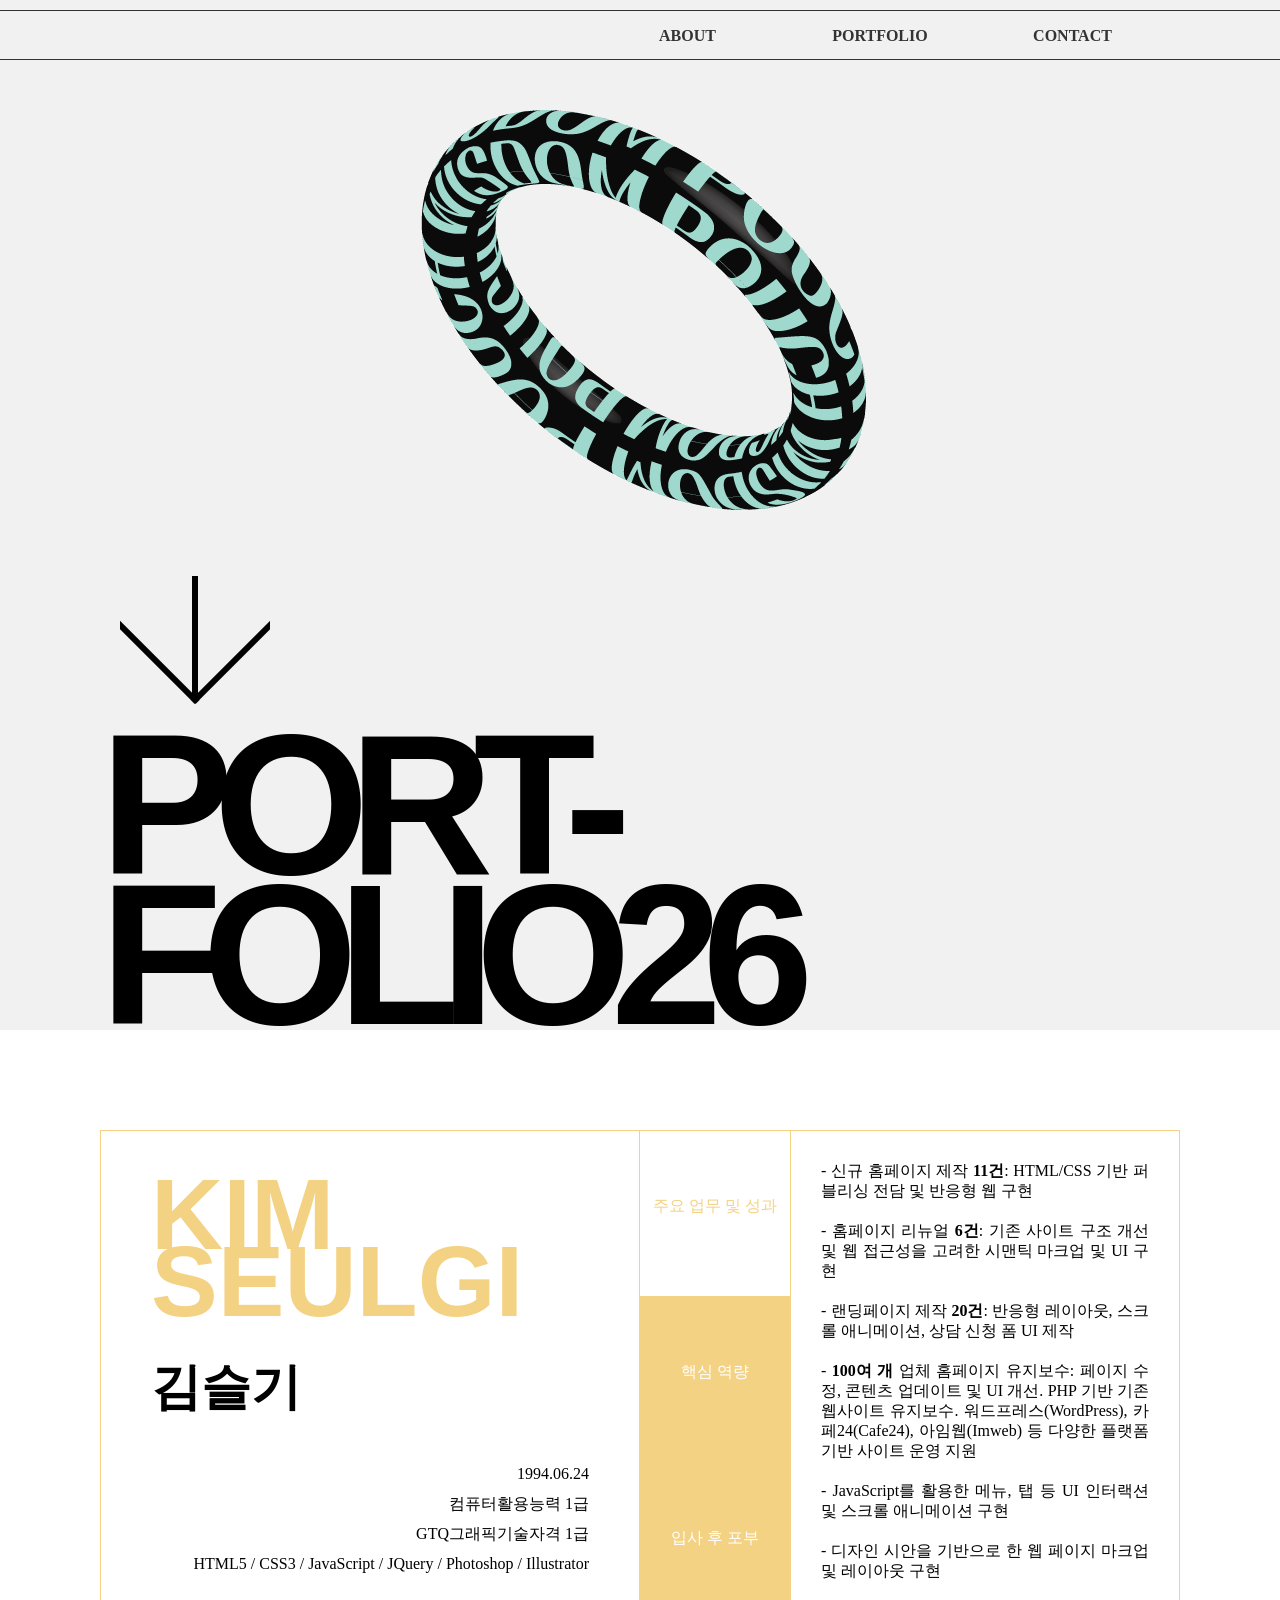
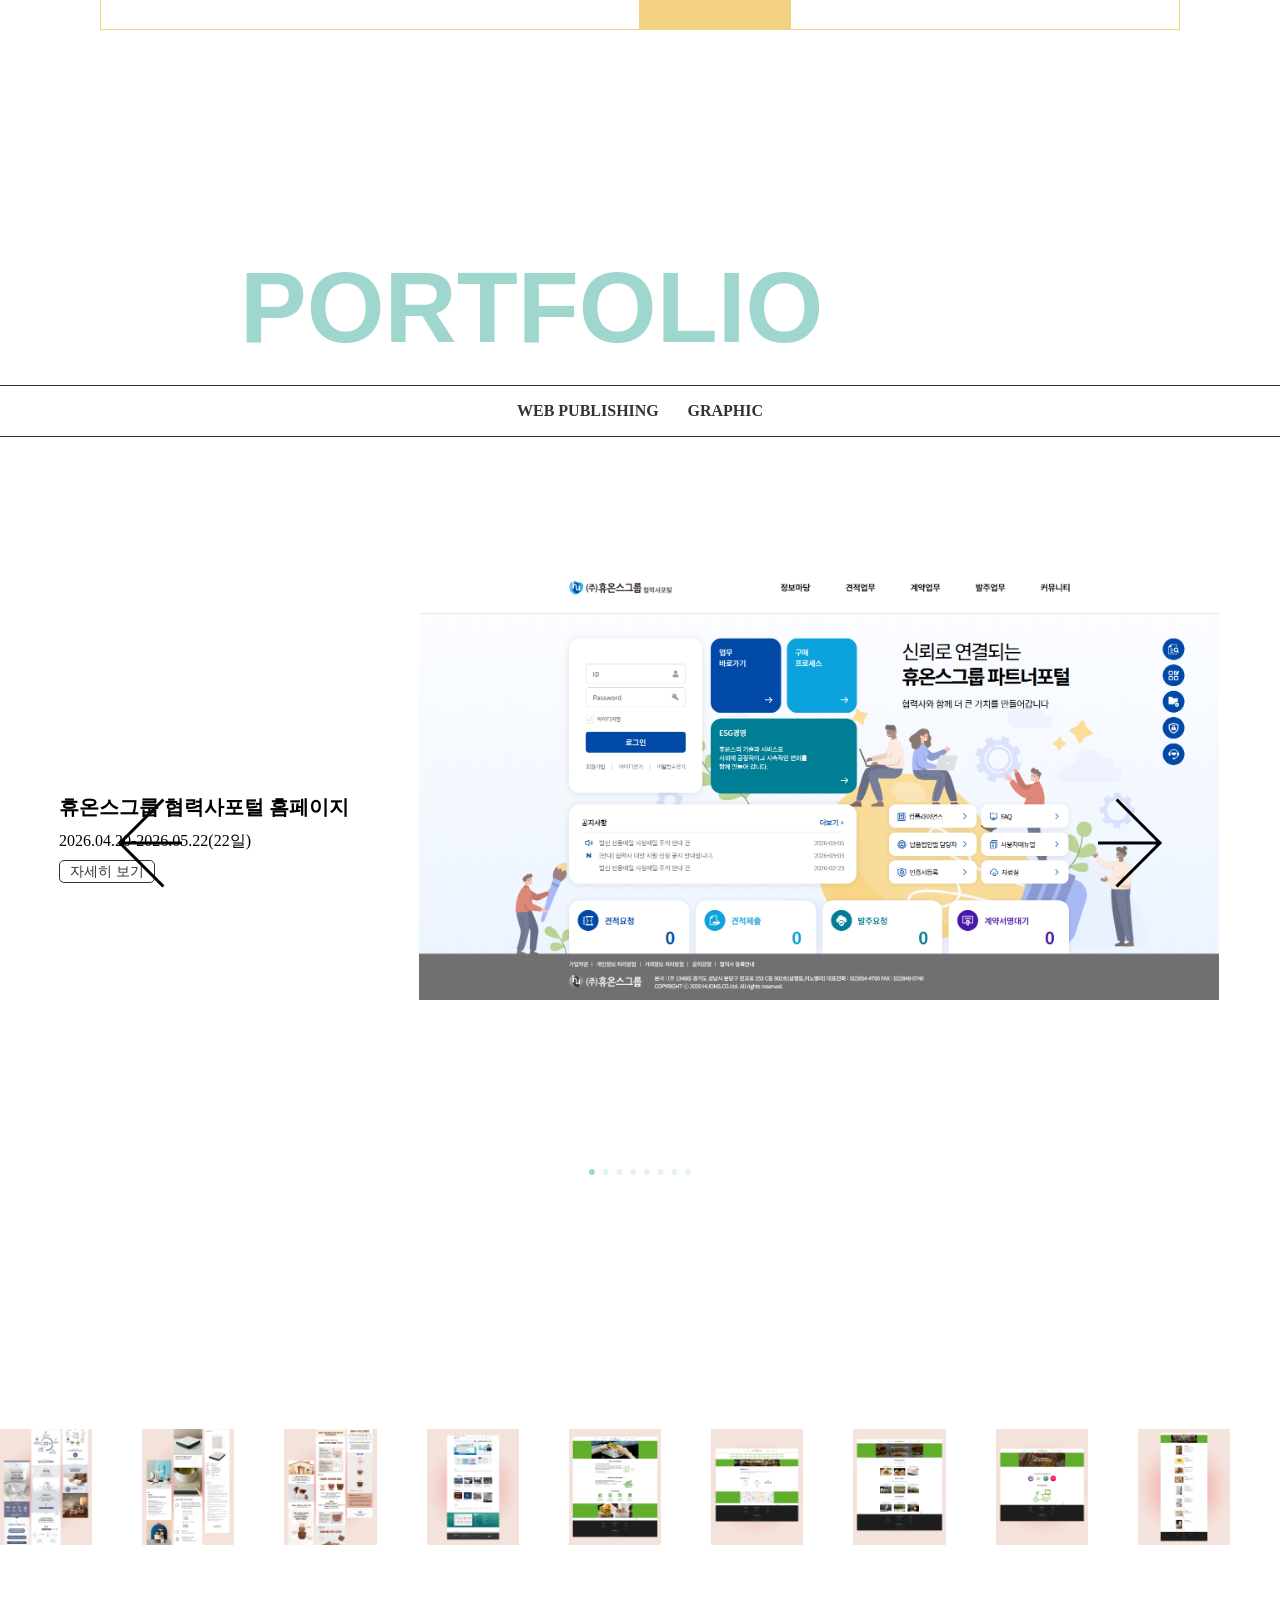
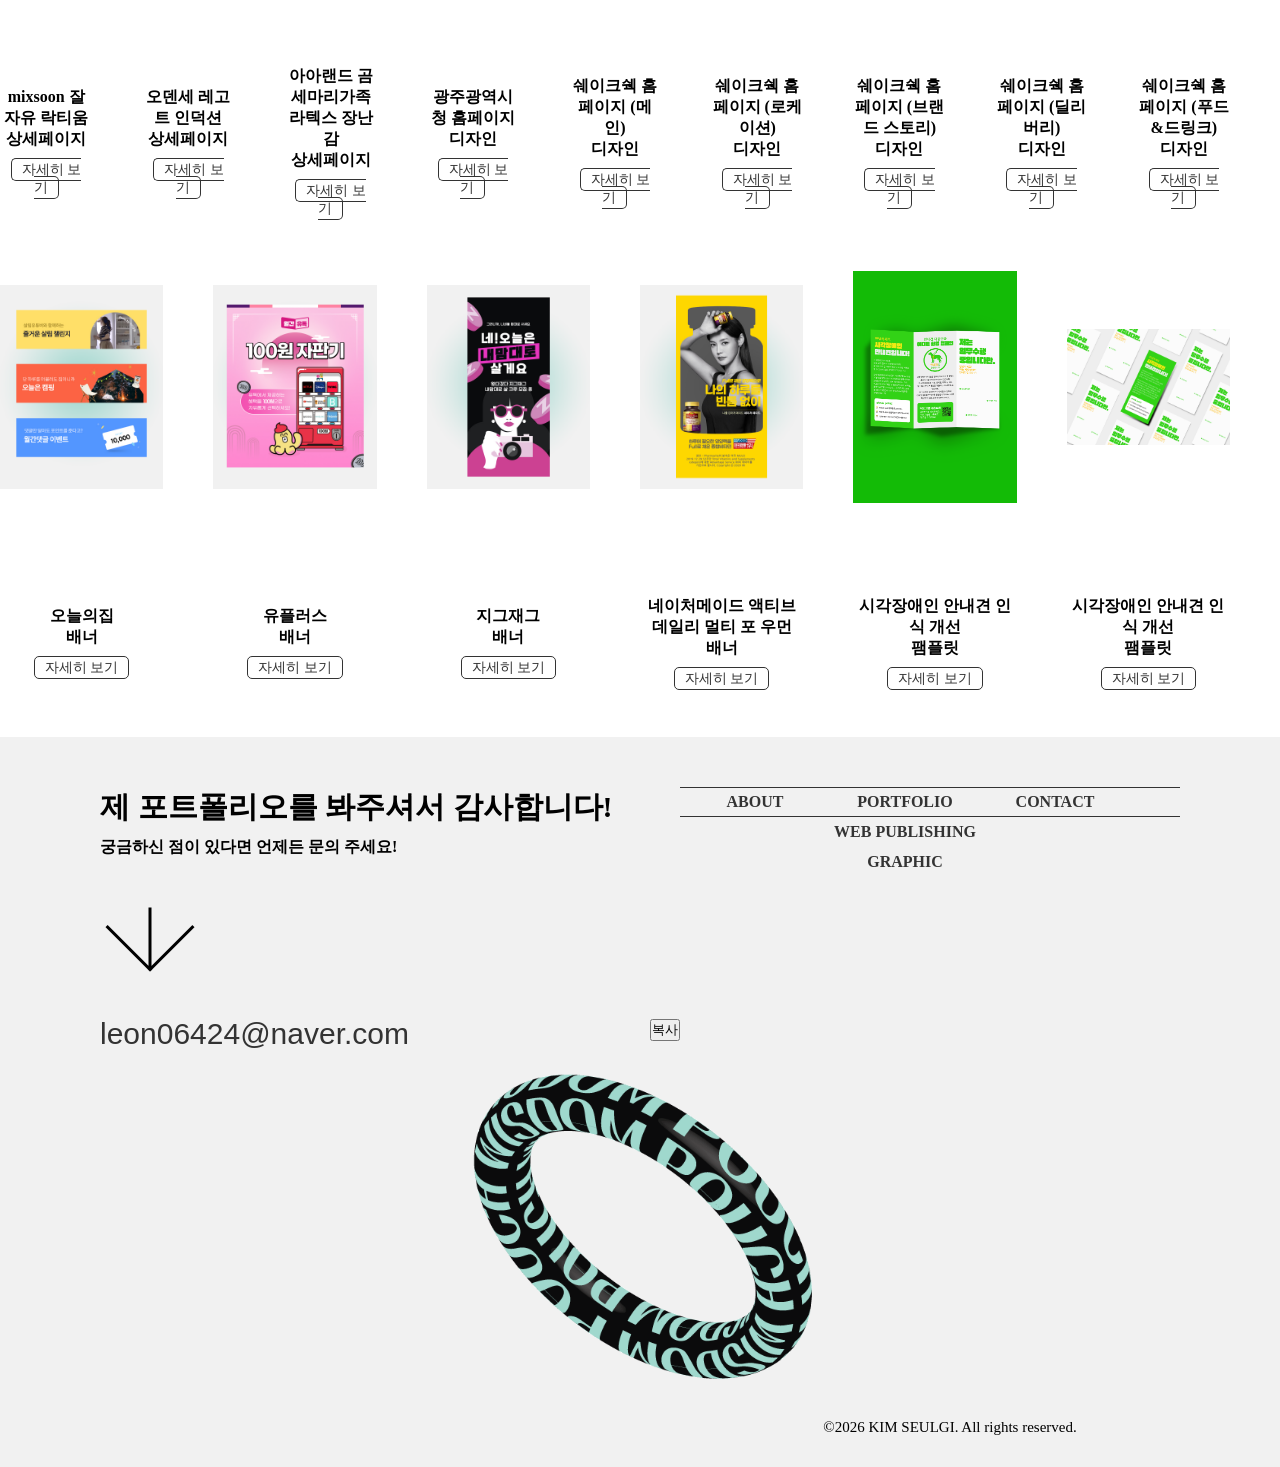
==== commit 5ef4cb34: "fin" ====
--- a/index.html
+++ b/index.html
@@ -184,6 +184,18 @@
                         </div>
                         <div class="slide_item item6">
                             <div class="img_box">
+                                <img src="./img/youfly.png" alt="thumbnail" title="Link to youfly">
+                            </div>
+                            <div class="slide_txt box1">
+                                <h4>유플라이영어 홈페이지</h4>
+                                <p>2024.07.16-22(5일)</p>
+                                <div class="port_btn">
+                                    <a href="https://youfly.co.kr/" id="port_link" target="_blank">자세히 보기</a>
+                                </div>
+                            </div>
+                        </div>
+                        <div class="slide_item item7">
+                            <div class="img_box">
                                 <img src="./img/microtone.png" alt="thumbnail" title="Link to microtone">
                             </div>
                             <div class="slide_txt box1">
@@ -194,7 +206,7 @@
                                 </div>
                             </div>
                         </div>
-                        <div class="slide_item item7">
+                        <div class="slide_item item8">
                             <div class="img_box">
                                 <img src="./img/cheilos.png" alt="thumbnail" title="Link to cheilos">
                             </div>
--- a/style.css
+++ b/style.css
@@ -38,7 +38,9 @@
 
 .section1{width: 100%; display: flex; justify-content: space-between;}
 .main{width: 100%; padding: 0 100px; }
-.main_logo{width: 100%; height: 500px;}
+.main_logo{width: 100%; height: 500px; display: flex;
+    align-items: center;
+    justify-content: center;}
 .down{width: 150px; height: 150px; margin-left: 20px; background: url(./img/down.png) no-repeat center center; }
 .main h1{width: 100%; font-size: 200px; line-height: 150px; font-family: 'Syncopate', sans-serif;margin-top: 20px; letter-spacing: -20px; }
 
@@ -73,7 +75,7 @@
   /* position: absolute; left: 210px; */
 }
 ul.tab_menu li{width: 150px; height: 33.3333%; line-height: 150px; background: #f4d284; text-align: center; border-right: 0; box-sizing: border-box; color: #fff; cursor: pointer;}
-ul.tab_menu li.on{background: #fff; color: #f4d284; border: 1px solid #f4d284; border-right: 0;}
+ul.tab_menu li.on{background: #fff; color: #f4d284; border: 1px solid #f4d284; border-right: 0; border-left: 0;}
 ul.tab_con{width: 100%; height: 500px; box-sizing: border-box; border:1px solid #f4d284; font-size: 16px; text-align: center; line-height: 20px;  
   /* position: absolute; top: 0; left: 359px; */
  }
@@ -143,7 +145,7 @@
     position: absolute;
     /* 버튼이 중앙에 위치하게 하기위해 계산 
     top: calc(50% - 16px);*/
-    bottom: 50px;
+    bottom: 42%;
   
     /* size */
     width: 100px;
@@ -214,8 +216,7 @@
     overflow: hidden;
     flex-shrink: 0;
     position: relative;
-    display: flex;
-    justify-content: center;
+
 }
 
 /* 긴 상세페이지 이미지 */
@@ -268,7 +269,7 @@
   }
   .slide_pagination > li {
     /* 현재 슬라이드가 아닌 것은 투명도 부여 */
-    color: rgba(159, 214, 205, 0.6);
+    color: rgba(159, 214, 205, 0.3);
     cursor: pointer;
     font-size: 25px;
   }
@@ -292,9 +293,9 @@
 .section4{width: 100%; background-color: #fff; display: flex; position: relative;  padding: 50px 0;}
 .GRAPHIC{width: 100%; }
 .your-class{width: 100%; display: flex;background-color: #fff;} 
-.your-class > div.slick-list{margin-bottom: 20px;}
 .your-class div {width: 80%; height: 500px; margin: 0 auto; padding-right: 50px;}
 .your-class div img { width: 100%; height: 80%; object-fit: contain;}
+.your-class > div.slick-list{width: 70%; margin-bottom: 20px;}
 .GRAPHIC_text {
     width: 100% !important;
     height: 100px !important;
@@ -314,7 +315,7 @@
 .port_btn a{width: 10px; height: 10px; line-height: 10px; font-size: 14px; border: 1px solid #333; padding: 3px 10px; border-radius: 5px; text-decoration: none; color: #333;}
 .pop{display: none; width: 600px; height: 800px; background-color: lightblue; position: absolute; top: 50%; left: 50%; transform: translate(-50%,-50%); z-index: 8888;}
 .close{width: 50px; height: 25px; position: absolute; top: 10px; right: -180px; border: 1px solid #333; border-radius: 5px; text-align: center; background-color: #f4e3dc;}
-.slick-arrow { z-index: 100; position: absolute; top: 50%; transform: translateY(-50%); }
+.slick-arrow { z-index: 100; position: absolute; top: 50%; transform: translateY(-50%); font-size: 0; border: 0;}
 /* Slick 이전 버튼 */
 .your-class .slick-prev {
     left: 100px;
@@ -365,7 +366,7 @@
     left: 0;
     width: 100%;
     height: 100%;
-    background: rgba(0, 0, 0, 0.85);
+    background: rgba(0, 0, 0, 0.5);
     justify-content: center;
     align-items: center;
 }
@@ -426,7 +427,7 @@
 .hidden2 {width: 150px;}
 .hidden2 li a{width: 150px;height: 50px;}
 
-.bottom_logo{width: 100%; height: 300px; background: url(./img/donut-logo.gif) no-repeat center center; position: absolute; bottom: -650px;}
+.bottom_logo{width: 100%; height: 320px; background: url(./img/donut-logo-foot.gif) no-repeat center center; position: absolute; bottom: -650px; background-size: contain;}
 address{width: 300px; height: 80px; line-height: 80px; text-align: center; position: absolute; left: 800px; bottom: -730px; font-style: normal; font-size: 15px; }
 
 
@@ -479,8 +480,7 @@
     }
 
     .main_logo {
-        height: auto;
-        min-height: 300px;
+        height: 300px;
     }
 
     /* ABOUT */
@@ -561,6 +561,7 @@
         align-items: center;
         justify-content: center;
     }
+    ul.tab_menu li.on{border-left: 1px solid #f4d284;}
 
     ul.tab_con {
         width: calc(100% - 150px);
@@ -575,6 +576,7 @@
         width: 90%;
         font-size: clamp(48px, 8vw, 80px);
         overflow-wrap: anywhere;
+        text-align: center;
     }
 
     .port_navi ul {
@@ -659,7 +661,7 @@
     }
 
     .bottom_logo {
-        background-size: cover;
+        background-size: contain;
     }
 
     address {
@@ -706,10 +708,12 @@
         }
     }
 
+    .slide_button{
+      bottom: 10%;
+    }
     .slick-prev_button {
         left: 20px;
     }
-
     .slide_next_button {
         right: 20px;
     }
@@ -719,6 +723,110 @@
     }
     .your-class .slick-next {
       right: 20px;
+    }
+
+    /* 푸터 */
+    footer {
+        height: auto;
+        min-height: 350px;
+    }
+    .foot {
+        display: flex;
+        flex-direction: column;
+        align-items: center;
+        gap: 25px;
+        padding: 30px 5%;
+    }
+    .foot_left {
+        width: 100%;
+        float: none;
+        margin: 0;
+        position: relative;
+        display: flex;
+        flex-direction: column;
+        gap: 15px;
+    }
+
+    .foot_left h3,
+    .foot_left h4,
+    .foot_left input,
+    .foot_left p img,
+    #copyTxt {
+        position: static;
+    }
+
+    .foot_left h3 {
+        font-size: 24px;
+    }
+
+    .foot_left input {
+        max-width: fit-content;
+        padding: 2px 5px;
+    }
+
+    .foot_left p img {
+        width: 70px;
+        height: 70px;
+        object-fit: contain;
+    }
+
+    #copyTxt {
+        font-size: 20px;
+        overflow-wrap: anywhere;
+        letter-spacing: -1.2px;
+    }
+
+    .foot_right {
+        width: 100%;
+        height: auto;
+        line-height: 1.5;
+        margin: 0;
+        position: relative;
+        top: auto;
+        right: auto;
+        padding: 5px;
+        display: flex;
+        align-items: center;
+        justify-content: center;
+    }
+
+    .foot_right > ul {
+        width: 80%;
+        flex-wrap: wrap;
+        gap: 5px;
+    }
+
+    .foot_right ul li {
+        width: auto;
+        height: auto;
+        padding: 5px;
+    }
+    .foot_right ul li a{
+      height: fit-content;
+      font-size: 12px;
+    }
+
+    .hidden2 {
+        max-width: 100%;
+        width: auto;
+    }
+
+    .bottom_logo {
+        height: 150px;
+        position: relative;
+        bottom: auto;
+        background-size: contain;
+    }
+
+    address {
+        width: 100%;
+        height: auto;
+        line-height: 1.6;
+        position: static;
+        transform: none;
+        padding: 20px 10px;
+        text-align: center;
+        font-size: 12px;
     }
 }
 
@@ -786,7 +894,7 @@
     }
 
     .main_logo {
-        min-height: 250px;
+        height: 250px;
     }
     .main{
       padding: 35px 5%;
@@ -1013,7 +1121,7 @@
 
     /* 그래픽 포트폴리오 */
     .section4 {
-        margin: 25px 0;
+        margin: 0 0 25px 0;
         padding: 0;
     }
 
@@ -1044,8 +1152,8 @@
     }
     .your-class .slick-prev,
     .your-class .slick-next {
-      width: 55px !important;
-      height: 55px !important;
+      width: 45px !important;
+      height: 45px !important;
     }
     /* 모달 */
     .image_modal {
@@ -1061,111 +1169,6 @@
         width: 100%;
         max-height: 80vh;
         object-fit: contain;
-    }
-
-    /* 푸터 */
-    footer {
-        height: auto;
-        min-height: 350px;
-    }
-
-    .foot {
-        display: flex;
-        flex-direction: column;
-        align-items: center;
-        gap: 25px;
-        padding: 30px 5%;
-    }
-
-    .foot_left {
-        width: 100%;
-        float: none;
-        margin: 0;
-        position: relative;
-        display: flex;
-        flex-direction: column;
-        gap: 15px;
-    }
-
-    .foot_left h3,
-    .foot_left h4,
-    .foot_left input,
-    .foot_left p img,
-    #copyTxt {
-        position: static;
-    }
-
-    .foot_left h3 {
-        font-size: 24px;
-    }
-
-    .foot_left input {
-        max-width: fit-content;
-        padding: 2px 5px;
-    }
-
-    .foot_left p img {
-        width: 70px;
-        height: 70px;
-        object-fit: contain;
-    }
-
-    #copyTxt {
-        font-size: 20px;
-        overflow-wrap: anywhere;
-        letter-spacing: -1.2px;
-    }
-
-    .foot_right {
-        width: 100%;
-        height: auto;
-        line-height: 1.5;
-        margin: 0;
-        position: relative;
-        top: auto;
-        right: auto;
-        padding: 5px;
-        display: flex;
-        align-items: center;
-        justify-content: center;
-    }
-
-    .foot_right > ul {
-        flex-wrap: wrap;
-        gap: 5px;
-    }
-
-    .foot_right ul li {
-        width: auto;
-        height: auto;
-        padding: 5px;
-    }
-    .foot_right ul li a{
-      height: fit-content;
-      font-size: 12px;
-    }
-
-    .hidden2 {
-        max-width: 100%;
-        width: auto;
-    }
-
-    .bottom_logo {
-        height: 150px;
-        position: relative;
-        bottom: auto;
-        background-size: contain;
-    }
-
-    address {
-        width: 100%;
-        height: auto;
-        line-height: 1.6;
-        position: static;
-        transform: none;
-        padding: 20px 10px;
-        text-align: center;
-        font-size: 12px;
     }
 
     .slide_item {
@@ -1217,7 +1220,7 @@
     .slide_button {
         width: 45px;
         height: 45px;
-        bottom: 20px;
+        bottom: 11%;
         background-size: contain;
     }
 
@@ -1252,7 +1255,7 @@
     }
 
     .main_logo {
-        min-height: 180px;
+        height: 180px;
     }
     .main{
       padding: 25px 4%;
@@ -1319,11 +1322,6 @@
     .port_navi ul li {
         padding: 7px 5px;
         font-size: 12px;
-    }
-
-    .slide_item {
-        min-height: 550px;
-        padding: 20px 5% 90px;
     }
 
     .slide_txt h4 {
@@ -1378,7 +1376,16 @@
         height: auto;
         max-height: 400px;
     }
-
+    .your-class > div.slick-list{
+      margin-bottom: 0;
+    }
+    .your-class div.slick-slide{
+      padding: 15px;
+    }
+    .slick-arrow{
+      top: auto;
+      bottom: 10%;
+    }
     .GRAPHIC_text h4 {
         font-size: 15px;
     }
@@ -1393,7 +1400,11 @@
     }
 
     .foot_right > ul {
+      width: 100%;
         justify-content: center;
+    }
+    .foot_right ul.hidden2 li a{
+      font-size: 10px;
     }
 
     .bottom_logo {
@@ -1402,8 +1413,8 @@
 
     .slide_item {
         gap: 15px;
-        padding: 20px 15px 85px;
-        min-height: 550px;
+        padding: 20px 15px 50px;
+        min-height: 500px;
     }
 
     .slide_item .img_box {
